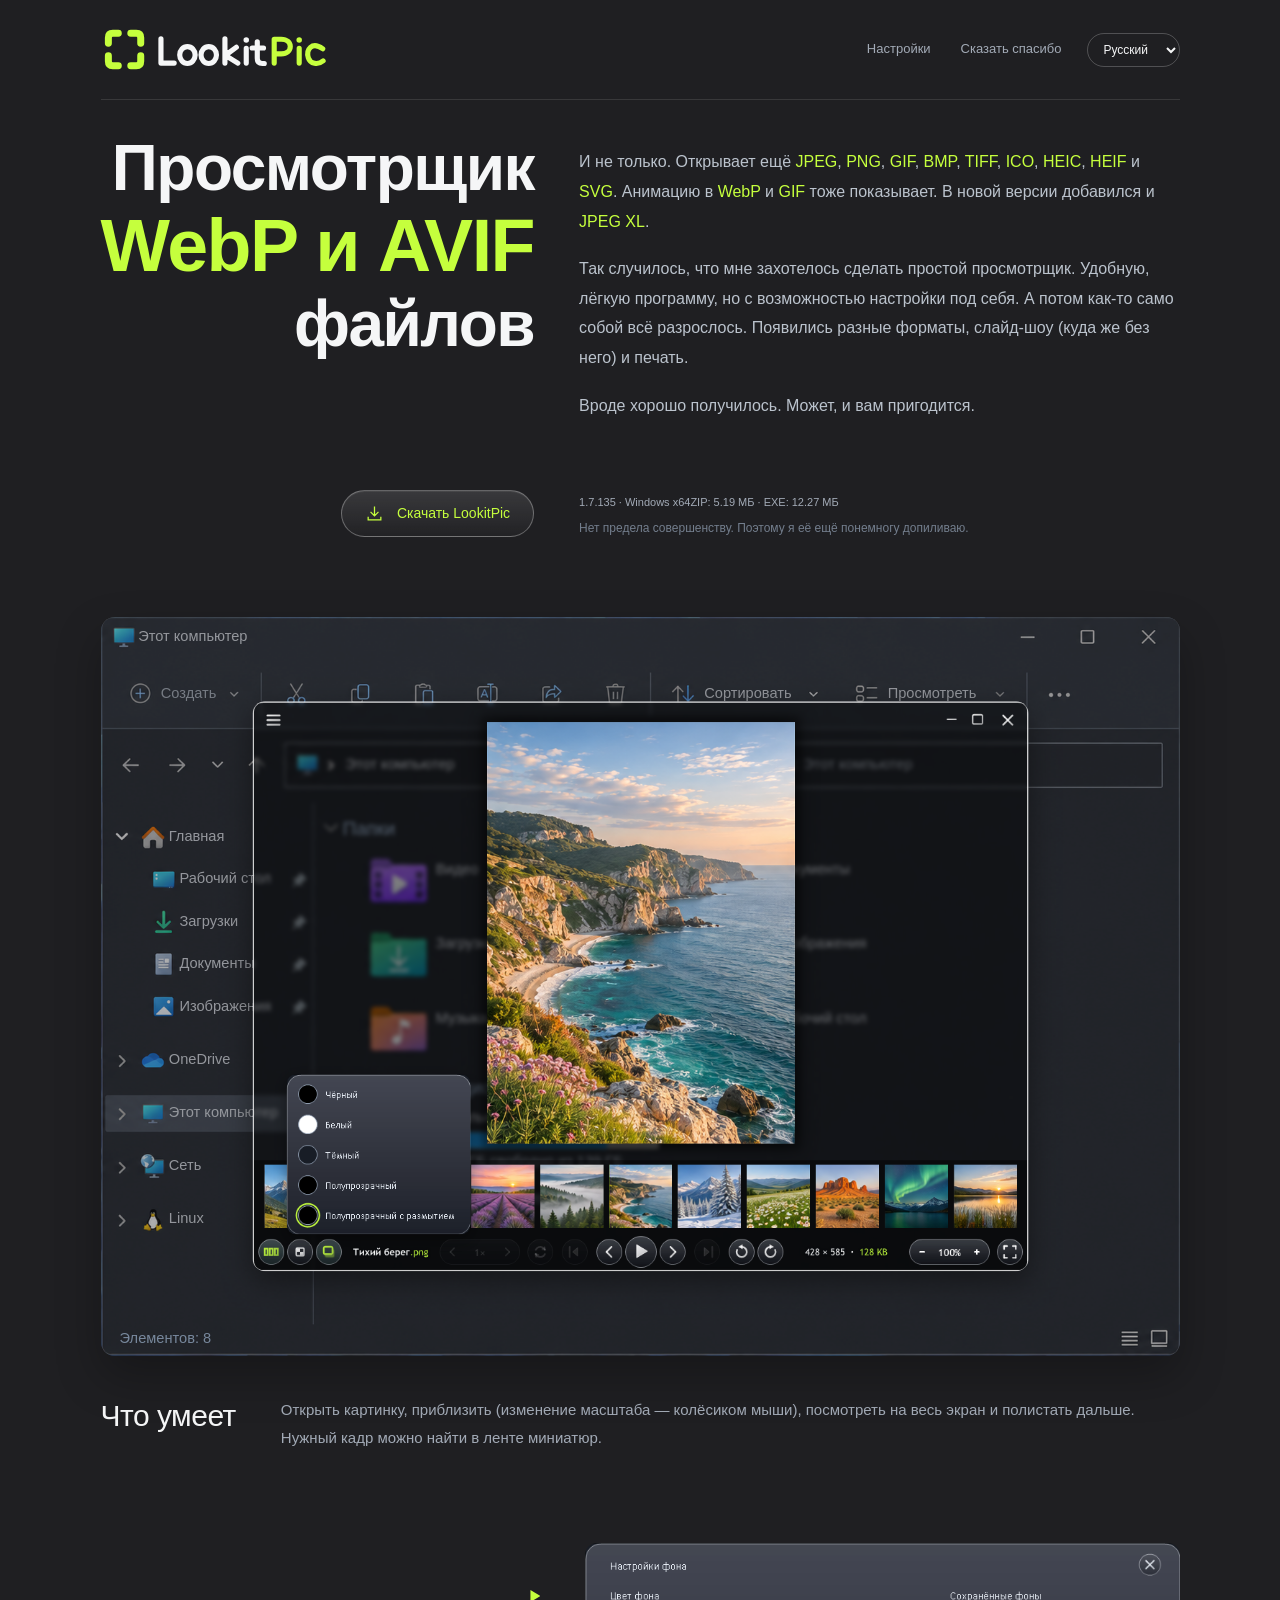
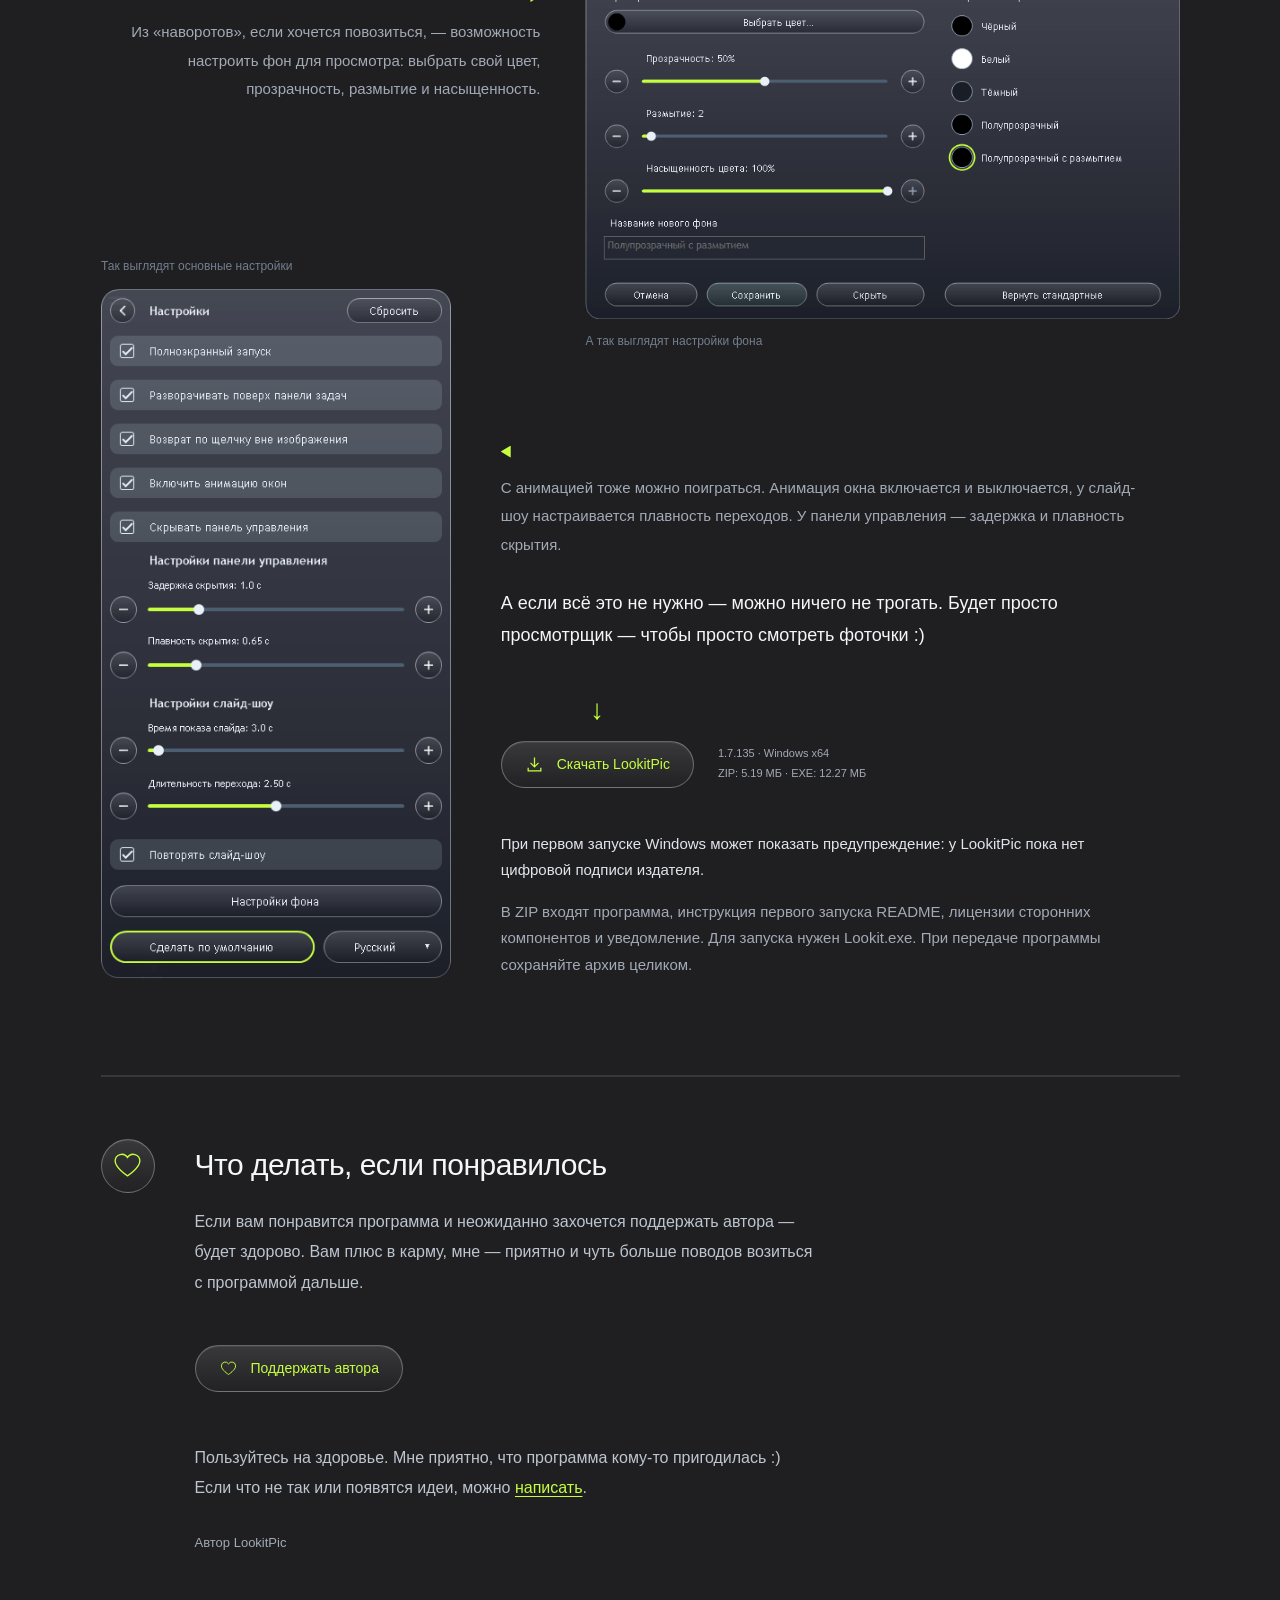
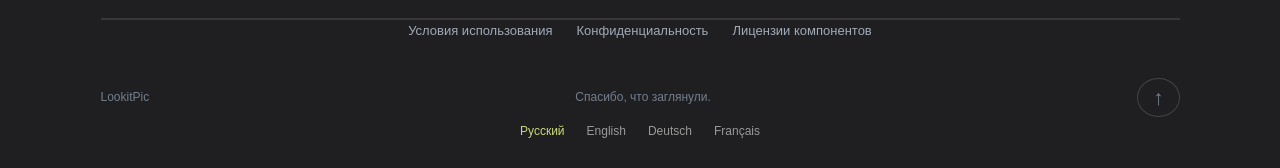
==== index.html @ faddebc7 "Serve complete homepage without JavaScript and align language metadata" ====
<!doctype html>
<html lang="ru">
<head>
  <meta charset="utf-8"><meta name="viewport" content="width=device-width,initial-scale=1">
  <title>LookitPic — бесплатный просмотрщик WebP и AVIF для Windows</title>
  <meta name="description" content="Бесплатный просмотрщик изображений для Windows x64: WebP, AVIF, HEIC, JPEG XL и другие форматы. Анимация, слайд-шоу и печать. Работает без установки.">
  <meta name="theme-color" content="#1f1f22"><link rel="icon" href="/assets/brand/lookitpic.ico?v=116">
  <link rel="stylesheet" href="/style.css?v=135-language-outline"><script src="/config.js" defer></script><script src="/locales.js?v=135-wheel" defer></script><script src="/app.js?v=seo1" defer></script>

<link rel="canonical" href="https://lookitpic.com/">
<link rel="alternate" hreflang="ru" href="https://lookitpic.com/">
<link rel="alternate" hreflang="en" href="https://lookitpic.com/en/">
<link rel="alternate" hreflang="de" href="https://lookitpic.com/de/">
<link rel="alternate" hreflang="fr" href="https://lookitpic.com/fr/">
<link rel="alternate" hreflang="x-default" href="https://lookitpic.com/">
<meta property="og:type" content="website">
<meta property="og:site_name" content="LookitPic">
<meta property="og:title" content="LookitPic — бесплатный просмотрщик WebP и AVIF для Windows">
<meta property="og:description" content="Бесплатный просмотрщик изображений для Windows x64: WebP, AVIF, HEIC, JPEG XL и другие форматы. Анимация, слайд-шоу и печать. Работает без установки.">
<meta property="og:url" content="https://lookitpic.com/">
<meta property="og:locale" content="ru_RU">
<meta property="og:image" content="https://lookitpic.com/assets/social/ru.png">
<meta property="og:image:width" content="1079">
<meta property="og:image:height" content="791">
<meta property="og:image:type" content="image/png">
<meta property="og:image:alt" content="Интерфейс LookitPic с фотографией побережья">
<meta name="twitter:card" content="summary_large_image">
<meta name="twitter:title" content="LookitPic — бесплатный просмотрщик WebP и AVIF для Windows">
<meta name="twitter:description" content="Бесплатный просмотрщик изображений для Windows x64: WebP, AVIF, HEIC, JPEG XL и другие форматы. Анимация, слайд-шоу и печать. Работает без установки.">
<meta name="twitter:image" content="https://lookitpic.com/assets/social/ru.png">
<meta name="twitter:image:alt" content="Интерфейс LookitPic с фотографией побережья">
<script type="application/ld+json">{"@context": "https://schema.org", "@type": "SoftwareApplication", "name": "LookitPic", "url": "https://lookitpic.com/", "description": "Бесплатный просмотрщик изображений для Windows x64: WebP, AVIF, HEIC, JPEG XL и другие форматы. Анимация, слайд-шоу и печать. Работает без установки.", "inLanguage": "ru", "applicationCategory": "MultimediaApplication", "operatingSystem": "Windows x64", "softwareVersion": "1.7.135", "downloadUrl": "https://github.com/lookitpic/LookitPic/releases/download/v1.7.135/Lookit.exe", "screenshot": "https://lookitpic.com/assets/social/ru.png", "offers": {"@type": "Offer", "price": "0", "priceCurrency": "USD"}}</script>
<link rel="stylesheet" href="/donation.css?v=5"></head>
<body>
<a class="skip" href="#main" data-i18n="skip">К содержимому</a>
<header class="header wrap">
  <a class="brand" href="#main"><img src="/assets/brand/wordmark.svg?v=116" width="228" height="47" alt="LookitPic"></a>
  <nav aria-label="Навигация"><a href="#personal" data-i18n="navSettings">Настройки</a><a href="#thanks" data-i18n="navThanks">Сказать спасибо</a></nav><label class="language-control"><span class="language-label">Language</span><select id="language" aria-label="Язык / Language"><option value="ru" selected>Русский</option><option value="en">English</option><option value="de">Deutsch</option><option value="fr">Français</option></select></label>
</header>
<main class="wrap" id="main">
  <section class="hello">
    <div class="hero-heading">
    <h1 data-i18n="title"><span class="title-first">Просмотрщик</span><br><span class="title-formats">WebP и AVIF</span><br><span class="title-last">файлов</span></h1>
    </div>
    <div class="hero-copy">
    <p data-i18n="formats">И не только. Открывает ещё <span class="format-name">JPEG</span>, <span class="format-name">PNG</span>, <span class="format-name">GIF</span>, <span class="format-name">BMP</span>, <span class="format-name">TIFF</span>, <span class="format-name">ICO</span>, <span class="format-name">HEIC</span>, <span class="format-name">HEIF</span> и <span class="format-name">SVG</span>. Анимацию в <span class="format-name">WebP</span> и <span class="format-name">GIF</span> тоже показывает. В новой версии добавился и <span class="format-name">JPEG XL</span>.</p>
    <p data-i18n="story">Так случилось, что мне захотелось сделать простой просмотрщик. Удобную, лёгкую программу, но с возможностью настройки под себя. А потом как-то само собой всё разрослось. Появились разные форматы, слайд-шоу (куда же без него) и печать.</p>
    <p data-i18n="maybe">Вроде хорошо получилось. Может, и вам пригодится.</p>
    </div>
      <div class="hero-download">
<div class="download-row"><a class="glass-button download-link" href="https://github.com/lookitpic/LookitPic/releases/download/v1.7.135/LookitPic_1.7.135.zip"><svg width="19" height="19" viewbox="0 0 24 24" fill="none" stroke="currentColor" stroke-width="1.6" aria-hidden="true"><path d="M12 3v12m-5-5 5 5 5-5M4 16v4h16v-4"/></svg><span data-i18n="download">Скачать LookitPic</span></a><span class="file-note" data-i18n="downloadMeta">1.7.135 · Windows x64<br>ZIP: 5.19 МБ · EXE: 12.27 МБ</span></div>
    <p class="version-note" data-i18n="preview">Нет предела совершенству. Поэтому я её ещё понемногу допиливаю.</p>
      </div>
  </section>

  <section class="look" aria-label="Интерфейс LookitPic с фотографией побережья">
    <div class="promo-desktop">
      <div class="explorer-screenshot" aria-hidden="true">
        <img src="/assets/explorer/base-dark.webp" width="1515" height="1038" alt="" draggable="false">
        <span class="explorer-label title" data-explorer-label="pc" style="left:3.44828%;top:1.25899%;width:72.66010%;height:3.05755%">Этот компьютер</span>
        <span class="explorer-label muted" data-explorer-label="new" style="left:5.54187%;top:8.99281%;width:6.40394%;height:3.23741%">Создать</span>
        <span class="explorer-label " data-explorer-label="sort" style="left:55.91133%;top:8.99281%;width:9.35961%;height:3.23741%">Сортировать</span>
        <span class="explorer-label " data-explorer-label="view" style="left:72.90640%;top:8.99281%;width:9.23645%;height:3.23741%">Просмотреть</span>
        <span class="explorer-label " data-explorer-label="pc" style="left:22.66010%;top:18.52518%;width:23.39901%;height:3.23741%">Этот компьютер</span>
        <span class="explorer-label muted" data-explorer-label="search" style="left:60.59113%;top:18.52518%;width:35.96059%;height:3.23741%">Поиск: Этот компьютер</span>
        <span class="explorer-label " data-explorer-label="home" style="left:6.28079%;top:28.23741%;width:10.83744%;height:3.23741%">Главная</span>
        <span class="explorer-label " data-explorer-label="desktop" style="left:7.26601%;top:33.99281%;width:10.09852%;height:3.23741%">Рабочий стол</span>
        <span class="explorer-label " data-explorer-label="downloads" style="left:7.26601%;top:39.74820%;width:10.09852%;height:3.23741%">Загрузки</span>
        <span class="explorer-label " data-explorer-label="documents" style="left:7.26601%;top:45.50360%;width:10.09852%;height:3.23741%">Документы</span>
        <span class="explorer-label " data-explorer-label="pictures" style="left:7.26601%;top:51.25899%;width:10.09852%;height:3.23741%">Изображения</span>
        <span class="explorer-label " data-explorer-label="onedrive" style="left:6.28079%;top:58.45324%;width:11.57635%;height:3.23741%">OneDrive</span>
        <span class="explorer-label " data-explorer-label="pc" style="left:6.28079%;top:65.64748%;width:12.43842%;height:3.23741%">Этот компьютер</span>
        <span class="explorer-label " data-explorer-label="network" style="left:6.28079%;top:72.84173%;width:11.57635%;height:3.23741%">Сеть</span>
        <span class="explorer-label " data-explorer-label="linux" style="left:6.28079%;top:80.03597%;width:11.57635%;height:3.23741%">Linux</span>
        <span class="explorer-label heading" data-explorer-label="folders" style="left:22.41379%;top:26.79856%;width:36.94581%;height:3.77698%">Папки</span>
        <span class="explorer-label " data-explorer-label="videos" style="left:31.03448%;top:32.73381%;width:20.93596%;height:3.23741%">Видео</span>
        <span class="explorer-label " data-explorer-label="documents" style="left:62.43842%;top:32.73381%;width:30.78818%;height:3.23741%">Документы</span>
        <span class="explorer-label " data-explorer-label="downloads" style="left:31.03448%;top:42.80576%;width:20.93596%;height:3.23741%">Загрузки</span>
        <span class="explorer-label " data-explorer-label="pictures" style="left:62.43842%;top:42.80576%;width:30.78818%;height:3.23741%">Изображения</span>
        <span class="explorer-label " data-explorer-label="music" style="left:31.03448%;top:52.87770%;width:20.93596%;height:3.23741%">Музыка</span>
        <span class="explorer-label " data-explorer-label="desktop" style="left:62.43842%;top:52.87770%;width:30.78818%;height:3.23741%">Рабочий стол</span>
        <span class="explorer-label heading" data-explorer-label="devices" style="left:22.41379%;top:61.87050%;width:59.11330%;height:3.77698%">Устройства и диски</span>
        <span class="explorer-label " data-explorer-label="disk" style="left:31.03448%;top:66.36691%;width:34.48276%;height:3.23741%">Локальный диск (C:)</span>
        <span class="explorer-label muted" data-explorer-label="capacity" style="left:31.03448%;top:72.30216%;width:34.48276%;height:3.23741%">31,5 ГБ свободно из 139 ГБ</span>
        <span class="explorer-label heading" data-explorer-label="locations" style="left:22.41379%;top:76.79856%;width:55.41872%;height:3.77698%">Сетевые расположения</span>
        <span class="explorer-label status" data-explorer-label="items" style="left:1.72414%;top:96.22302%;width:49.26108%;height:3.23741%">Элементов: 8</span>
      </div>
      <div class="viewer-backdrop" id="viewer-backdrop" aria-hidden="true"></div>
      <div class="native-viewer" id="native-viewer" data-background="4">
        <img id="viewer-shot" src="/assets/captures/ru-viewer-4-1-1.webp" width="1079" height="791" alt="Интерфейс LookitPic с фотографией побережья" draggable="false">
        <div id="picker" class="native-picker" role="group" aria-label="Выбор фона" style="width: 23.725671918443002%;">
          <img id="picker-shot" src="/assets/captures/ru-picker-4.webp" width="256" height="222" alt="" draggable="false">
          <button class="capture-hit picker-hit" data-background="0" aria-label="Чёрный" aria-pressed="false" title="Чёрный"></button>
          <button class="capture-hit picker-hit" data-background="1" aria-label="Белый" aria-pressed="false" title="Белый"></button>
          <button class="capture-hit picker-hit" data-background="2" aria-label="Тёмный" aria-pressed="false" title="Тёмный"></button>
          <button class="capture-hit picker-hit" data-background="3" aria-label="Полупрозрачный" aria-pressed="false" title="Полупрозрачный"></button>
          <button class="capture-hit picker-hit" data-background="4" aria-label="Полупрозрачный с размытием" aria-pressed="true" title="Полупрозрачный с размытием"></button>
        </div>
        <button class="capture-hit toolbar-hit" id="toggle-thumbnails" aria-label="Миниатюры" aria-pressed="true" title="Миниатюры"></button>
        <button class="capture-hit toolbar-hit" id="toggle-shadow" aria-label="Тень изображения" aria-pressed="true" title="Тень изображения"></button>
      </div>
    </div>
    <p class="demo-status" id="demo-status" aria-live="polite"></p>
  </section>

  <section class="viewer-overview">
    <h2 data-i18n="simpleTitle">Что умеет</h2>
    <div class="about-intro">
      <p><span data-i18n="basic">Открыть картинку, приблизить (изменение масштаба — колёсиком мыши), посмотреть на весь экран и полистать дальше. Нужный кадр можно найти в ленте миниатюр.</p>
    </div>
  </section>

  <section class="about section" id="personal">
    <div class="settings-layout"><div class="settings-grid">
    <div class="settings-row background-row">
      <p data-i18n="backgroundCopy">Из «наворотов», если хочется повозиться, — возможность настроить фон для просмотра: выбрать свой цвет, прозрачность, размытие и насыщенность.</p>
      <figure class="settings-capture"><img id="background-settings-shot" src="/assets/captures/ru-background-settings.webp" width="760" height="480" alt="Настройки фона LookitPic" loading="lazy"><figcaption data-i18n="backgroundCaption">А так выглядят настройки фона</figcaption></figure>
    </div>
    <div class="settings-row animation-row">
      <figure class="settings-capture"><figcaption data-i18n="animationCaption">Так выглядят основные настройки</figcaption><span class="settings-panel-crop"><img id="animation-settings-shot" src="/assets/captures/ru-settings.webp" width="400" height="790" alt="Настройки анимации и панелей LookitPic" loading="lazy"></span></figure>
      <div><p data-i18n="animationCopy">С анимацией тоже можно поиграться. Анимация окна включается и выключается, у слайд-шоу настраивается плавность переходов. У панели управления — задержка и плавность скрытия.</p><p class="no-pressure" data-i18n="noPressure">А если всё это не нужно — можно ничего не трогать. Будет просто просмотрщик — чтобы просто смотреть фоточки :)</p><div class="try-download"><div class="download-again"><span class="try-download-arrow" aria-hidden="true">↓</span><a class="glass-button download-link" href="https://github.com/lookitpic/LookitPic/releases/download/v1.7.135/LookitPic_1.7.135.zip"><svg width="19" height="19" viewbox="0 0 24 24" fill="none" stroke="currentColor" stroke-width="1.6" aria-hidden="true"><path d="M12 3v12m-5-5 5 5 5-5M4 16v4h16v-4"/></svg><span data-i18n="download">Скачать LookitPic</span></a><span class="file-note" data-i18n="downloadMeta">1.7.135 · Windows x64<br>ZIP: 5.19 МБ · EXE: 12.27 МБ</span></div></div>
        <div class="download-notes"><p class="windows-note" data-i18n="windowsNote">При первом запуске Windows может показать предупреждение: у LookitPic пока нет цифровой подписи издателя.</p><p data-i18n="archiveNote">В ZIP входят программа, инструкция первого запуска README, лицензии сторонних компонентов и уведомление. Для запуска нужен Lookit.exe. При передаче программы сохраняйте архив целиком.</p></div>
      </div>
    </div>
    </div></div>
  </section>

  <section class="thanks section" id="thanks">
    <div class="thank-you-icon" aria-hidden="true"><svg width="33" height="33" viewbox="0 0 32 32" fill="none" stroke="currentColor" stroke-width="1.3"><path d="M16 26S4 18.5 4 11.5a6.5 6.5 0 0 1 12-3.3 6.5 6.5 0 0 1 12 3.3C28 18.5 16 26 16 26Z"/></svg></div>
    <div><h2 data-i18n="thanksTitle">Что делать, если понравилось</h2><p data-i18n="thanksCopy">Если вам понравится программа и неожиданно захочется поддержать автора — будет здорово. Вам плюс в карму, мне — приятно и чуть больше поводов возиться с программой дальше.</p><a id="donate-link" class="glass-button" role="button" rel="noopener noreferrer" target="_blank" href="https://pay.cloudtips.ru/p/d370f1e8" aria-haspopup="dialog" aria-controls="donation-dialog"><svg width="19" height="19" viewbox="0 0 32 32" fill="none" stroke="currentColor" stroke-width="1.6" aria-hidden="true"><path d="M16 26S4 18.5 4 11.5a6.5 6.5 0 0 1 12-3.3 6.5 6.5 0 0 1 12 3.3C28 18.5 16 26 16 26Z"/></svg><span data-i18n="donate">Поддержать автора</span></a><p data-i18n="thanksFree">Пользуйтесь на здоровье. Мне приятно, что программа кому-то пригодилась :)</p><p class="feedback-invite" data-i18n="feedbackInvite">Если что не так или появятся идеи, можно <a href="#feedback" class="inline-feedback">написать</a>.</p><p id="donate-pending" class="donate-pending" hidden data-i18n="donatePending">Ссылку для донатов ещё добавлю.</p><p class="signature" id="author-name" data-i18n="author">Автор LookitPic</p></div>
  </section>

</main>
<footer class="footer wrap"><nav class="legal-links" aria-label="Документы"><a href="#terms" class="legal-link" data-i18n="termsTitle">Условия использования</a><a href="#privacy" class="legal-link" data-i18n="privacyTitle">Конфиденциальность</a><a href="#licences" class="legal-link" data-i18n="licencesTitle">Лицензии компонентов</a></nav><span>LookitPic</span><p data-i18n="footer">Спасибо, что заглянули.</p><a href="#main" aria-label="Вернуться к началу">↑</a></footer><nav class="language-links wrap" aria-label="Language"><a href="/ru/" lang="ru" hreflang="ru" aria-current="page">Русский</a><a href="/en/" lang="en" hreflang="en">English</a><a href="/de/" lang="de" hreflang="de">Deutsch</a><a href="/fr/" lang="fr" hreflang="fr">Français</a></nav>
<dialog id="feedback" class="feedback-dialog" aria-label="Обратная связь">
  <button type="button" class="feedback-close" id="feedback-close" aria-label="Закрыть"><svg width="14" height="14" viewbox="0 0 16 16" fill="none" stroke="currentColor" stroke-width="1.5" aria-hidden="true"><path d="M3 3l10 10M13 3L3 13"/></svg></button>
  
  <p class="feedback-pending">Хорошо, что решили написать. Положительные отзывы в себе держать не стоит :) Они приятны, но отрицательные помогают не застаиваться на месте и развиваться. Электронную почту указывать необязательно. Но если хотите получить ответ, оставьте свой адрес. Стараюсь всем отвечать.</p>
  <form id="feedback-form" method="POST" name="lookitpic-feedback" action="https://formspree.io/f/mwloqaqz"><input type="hidden" name="language" value="ru">
    <label><span data-i18n="feedbackEmail">Эл. почта (необязательно)</span><input type="email" name="email" autocomplete="email" maxlength="254"></label>
    <label><span data-i18n="feedbackMessage">Текст сообщения</span><textarea name="message" rows="3" maxlength="5000" required minlength="3"></textarea></label>
    <label class="consent-row"><input type="checkbox" name="consent" required><span data-i18n="consentLabel">Я согласен на обработку адреса эл. почты и текста обращения в соответствии с <a class="legal-link" href="#consent" style="text-decoration:underline;text-underline-offset:3px">согласием</a>.</span></label><button type="submit" class="glass-button" data-i18n="feedbackSend">Отправить</button>
  <p class="captcha-notice">Защищено reCAPTCHA. <a href="https://policies.google.com/privacy" target="_blank" rel="noopener noreferrer">Конфиденциальность</a> и <a href="https://policies.google.com/terms" target="_blank" rel="noopener noreferrer">условия Google</a>.</p>
<p id="feedback-status" role="status" aria-live="polite" tabindex="-1"></p></form>
<script id="feedback-text" type="application/json">{"intro": "Хорошо, что решили написать. Положительные отзывы в себе держать не стоит :) Они приятны, но отрицательные помогают не застаиваться на месте и развиваться. Электронную почту указывать необязательно. Но если хотите получить ответ, оставьте свой адрес. Стараюсь всем отвечать.", "privacy": "Обращения принимает и хранит Formspree; уведомления поступают автору на электронную почту. Для защиты от спама используется Google reCAPTCHA. Formspree и Google могут обрабатывать технические данные браузера и сети. Сообщение и необязательный email используются для рассмотрения обращения и ответа.", "sending": "Отправляем…", "captcha": "Пройдите проверку «Я не робот». Если она не появилась, проверьте соединение и блокировщик содержимого.", "invalid": "Введите текст сообщения (от 3 до 5000 символов).", "error": "Не удалось подтвердить приём сообщения. Текст сохранён в форме. Проверьте соединение и повторите позже.", "success": "Сообщение отправлено!\nСпасибо, что уделили время!", "local": "Отправка доступна только на опубликованном сайте.", "back": "Вернуться на сайт", "title": "Сообщение принято — LookitPic", "unavailable": "Форма временно недоступна. Попробуйте позже."}</script></dialog>
<script src="/feedback.js?v=feedback-inline3" defer></script>
<dialog id="terms" class="feedback-dialog legal-dialog" aria-labelledby="terms-title"><h2 id="terms-title" data-i18n="termsTitle">Условия использования</h2><p data-i18n="termsUse">LookitPic можно бесплатно использовать в личных и рабочих целях. Разрешается передавать другим неизменённый архив программы вместе с лицензиями и уведомлениями об авторских правах. Права на сторонние компоненты определяются их собственными лицензиями.</p><p data-i18n="termsAsIs">Программа предоставляется «как есть», без гарантии отсутствия ошибок, пригодности для конкретной задачи и обязательства выпускать обновления. Ограничения гарантий и ответственности действуют только в пределах, допускаемых применимым законодательством. Эти условия не ограничивают права, предоставленные лицензиями сторонних компонентов.</p><form method="dialog" class="legal-close-form"><button type="submit" class="legal-close"><span aria-hidden="true">×</span><span class="visually-hidden" data-i18n="legalClose">Закрыть</span></button></form></dialog><dialog id="privacy" class="feedback-dialog legal-dialog" aria-labelledby="privacy-title"><h2 id="privacy-title" data-i18n="privacyTitle">Конфиденциальность</h2><p data-i18n="privacyBrowser">На сайте нет рекламы, рекламных трекеров и подключённых систем аналитики. Выбранный язык сохраняется в вашем браузере.</p><p data-i18n="privacyDraft">При отправке обращения автор программы получает текст сообщения и указанный вами адрес для ответа. Они используются только для рассмотрения обращения и переписки, без рекламных рассылок.</p><p>Обращения принимает и хранит Formspree; уведомления поступают автору на электронную почту. Для защиты от спама используется Google reCAPTCHA. Formspree и Google могут обрабатывать технические данные браузера и сети. Сообщение и необязательный email используются для рассмотрения обращения и ответа.</p><form method="dialog" class="legal-close-form"><button type="submit" class="legal-close"><span aria-hidden="true">×</span><span class="visually-hidden" data-i18n="legalClose">Закрыть</span></button></form></dialog><dialog id="licences" class="feedback-dialog legal-dialog" aria-labelledby="licences-title"><h2 id="licences-title" data-i18n="licencesTitle">Лицензии компонентов</h2><p data-i18n="licencesCopy">Лицензии и уведомление входят в ZIP с программой. Исходники компонентов LGPL доступны отдельно по ссылке ниже и на странице выпуска GitHub.</p><ul><li><a href="/legal/THIRD_PARTY_LICENSES.txt" data-i18n="licenceText">Тексты лицензий</a></li><li><a href="/legal/THIRD_PARTY_NOTICE.txt" data-i18n="licenceNotice">Уведомления о компонентах</a></li><li><a href="https://github.com/lookitpic/LookitPic/releases/download/v1.7.135/LGPL_SOURCES.zip" data-i18n="licenceSource">Исходники LGPL</a></li></ul><form method="dialog" class="legal-close-form"><button type="submit" class="legal-close"><span aria-hidden="true">×</span><span class="visually-hidden" data-i18n="legalClose">Закрыть</span></button></form></dialog><dialog id="consent" class="feedback-dialog legal-dialog" aria-labelledby="consent-title"><h2 id="consent-title" data-i18n="consentTitle">Согласие на обработку данных</h2><p data-i18n="consentDraft">Я согласен на обработку автором программы текста моего обращения и указанного адреса для ответа: получение, передачу через сервис отправки, хранение в электронной почте и использование для рассмотрения обращения и переписки. Данные не используются для рекламных рассылок.</p><form method="dialog" class="legal-close-form"><button type="submit" class="legal-close"><span aria-hidden="true">×</span><span class="visually-hidden" data-i18n="legalClose">Закрыть</span></button></form></dialog><script src="/legal.js?v=1" defer></script><dialog id="donation-dialog" class="feedback-dialog donation-dialog" aria-describedby="donation-description" aria-label="Поддержать LookitPic">
<img class="donation-brand" src="/assets/brand/wordmark.svg" alt="LookitPic" width="200" height="42">

<p>Большое спасибо за поддержку!<br>Это очень важно для меня</p>
<a class="glass-button donation-open" href="https://pay.cloudtips.ru/p/d370f1e8" target="_blank" rel="noopener noreferrer"><span class="donation-button-label"><span aria-hidden="true">♡</span> Поддержать переводом</span></a>
<p id="donation-description">Откроется страница оплаты.<br>Можно перевести через СБП или картой.</p>
<p class="donation-camera">Или отсканируйте камерой телефона</p>
<img class="donation-qr" src="/assets/support/cloudtips-qr.png" width="328" height="328" alt="QR-код для поддержки LookitPic">
<form method="dialog" class="legal-close-form"><button type="submit" class="legal-close" autofocus aria-label="Закрыть"><svg width="14" height="14" viewbox="0 0 16 16" fill="none" stroke="currentColor" stroke-width="1.5" aria-hidden="true"><path d="M3 3l10 10M13 3L3 13"/></svg></button></form>
</dialog><script src="/donation.js?v=5" defer></script></body></html>
---- style.css ----
@charset "UTF-8";
:root{color-scheme:dark;--bg:#1f1f22;--text:#f5f6f7;--muted:#a2aab6;--dim:#737e8d;--accent:#c5ff3d;--line:#ffffff1c;--glass:linear-gradient(180deg,#ffffff1e,#ffffff04)}*{box-sizing:border-box}html{scroll-behavior:smooth;scroll-padding-top:35px}body{margin:0;background:var(--bg);color:var(--text);font-family:'Segoe UI','Trebuchet MS',Arial,sans-serif;font-size:16px;line-height:1.75}a{color:inherit;text-decoration:none}button{font:inherit;color:inherit;cursor:pointer}button,a,summary{-webkit-tap-highlight-color:transparent}a:focus-visible,button:focus-visible,summary:focus-visible{outline:2px solid var(--accent);outline-offset:5px}[hidden]{display:none!important}.wrap{width:min(1079px,calc(100% - 80px));margin-inline:auto}.header{height:100px;display:flex;align-items:center;justify-content:space-between;border-bottom:1px solid var(--line)}.brand{display:flex;gap:12px;align-items:center;font-size:17px;font-weight:500}.brand img{object-fit:contain}.header nav{display:flex;gap:30px;font-size:13px;color:var(--muted)}.header nav a:hover,.quiet-link:hover{color:var(--accent)}.hello{max-width:720px;padding:65px 0 47px}.hello-note{display:flex;gap:9px;align-items:center;color:var(--muted);font-size:12px;margin:0 0 21px}.status-dot{height:5px;width:5px;border-radius:50%;background:var(--accent)}h1{font-family:'Trebuchet MS','Segoe UI',sans-serif;font-weight:400;letter-spacing:-1.4px;font-size:51px;line-height:1.2;margin:0 0 25px}h2{font-family:'Trebuchet MS','Segoe UI',sans-serif;font-size:30px;line-height:1.3;letter-spacing:-.5px;font-weight:400;margin:0 0 23px}h3{font-size:14px;font-weight:500;margin:0 0 13px}p{margin:0 0 18px}.hello>p:not(.hello-note):not(.version-note){max-width:600px;color:#bbc3cd;font-size:17px;line-height:1.85}.download-row{display:flex;align-items:center;gap:24px;margin-top:30px}.glass-button{display:inline-flex;align-items:center;justify-content:center;gap:13px;border:1px solid #ffffff4d;border-radius:28px;padding:10px 23px;min-height:47px;background:var(--glass);box-shadow:inset 0 1px #ffffff12;color:var(--text);font-size:14px;transition:border-color .18s,background-color .18s}.glass-button svg,.glass-button>span:last-child:not(:first-child){color:var(--accent)}.glass-button:hover{border-color:#c5ff3da6;background-color:#c5ff3d0b}.glass-button:active{transform:translateY(1px)}.file-note{color:var(--muted);font-size:11px;line-height:1.8}.hello .version-note{font-size:12px;color:var(--dim);margin:13px 0 0}.image-controls{display:flex;justify-content:space-between;align-items:center;margin-bottom:15px;gap:18px;font-size:13px;color:var(--muted)}.background-options{display:flex;gap:8px}.background-choice{display:flex;align-items:center;gap:7px;padding:6px 12px;border:1px solid transparent;border-radius:24px;background:transparent;font-size:11px;color:var(--muted)}.background-choice:hover{background:#ffffff08}.background-choice.selected{border-color:#ffffff45;background:var(--glass);color:var(--text)}.swatch{display:block;height:12px;width:12px;border:1px solid #b4c2d3;border-radius:50%}.swatch.dark{background:#1f1f22}.swatch.black{background:#000}.swatch.white{background:#fff}.selected .swatch{outline:1px solid var(--accent);outline-offset:2px}.viewer-figure{margin:0}.viewer-figure>img{display:block;width:100%;height:auto;aspect-ratio:1079/791;border-radius:19px;box-shadow:0 20px 45px #0004}.viewer-figure figcaption{margin-top:15px;color:var(--dim);font-size:11px;text-align:center}.section{padding:62px 0}.about{padding-top:61px;border-bottom:1px solid var(--line)}.about-columns{display:grid;grid-template-columns:1fr 1fr;gap:60px}.about p{font-size:15px;color:var(--muted);line-height:1.9;margin-bottom:0}.personal{display:grid;grid-template-columns:.9fr 1.2fr;gap:65px;align-items:center}.aside-note{font-size:12px;color:var(--dim);margin:0 0 14px}.personal h2{font-size:34px}.personal-copy>p:not(.aside-note){font-size:14px;color:var(--muted);line-height:1.9}.personal-copy .no-pressure{margin-top:25px;color:#d3dce5!important}.settings-tabs{display:flex;gap:8px;margin-bottom:17px}.settings-tabs button{padding:6px 15px;background:transparent;border:1px solid transparent;border-radius:20px;color:var(--muted);font-size:12px}.settings-tabs button.selected{background:var(--glass);border-color:#ffffff4d;color:var(--accent)}.settings-tabs button:hover{background-color:#ffffff08}.settings-image{background:#20252e;border-radius:15px;border:1px solid #ffffff32;overflow:hidden;aspect-ratio:4/3;display:flex;align-items:center;justify-content:center}.settings-image img{width:100%;height:100%;object-fit:contain;display:block}.image-note{font-size:11px;color:var(--dim);margin:12px 0 0}.thanks{border-top:1px solid var(--line);border-bottom:1px solid var(--line);display:grid;grid-template-columns:70px minmax(0,620px);gap:24px;padding-block:62px}.thank-you-icon{width:54px;height:54px;display:grid;place-items:center;background:var(--glass);border:1px solid #ffffff4d;border-radius:50%;color:var(--accent);box-shadow:inset 0 1px #ffffff14}.thanks h2{margin-top:6px}.thanks p{font-size:16px;color:#bdc5cf;line-height:1.9}.thanks .glass-button{margin:7px 0 0}.thanks .donate-pending{margin:23px 0 0;color:var(--dim);font-size:12px}.thanks .signature{font-size:13px;margin:27px 0 0;color:var(--muted)}.small-print{display:grid;grid-template-columns:1fr 1fr;gap:70px;padding-block:42px 45px}.small-print p{font-size:12px;color:var(--dim);line-height:1.9;margin-bottom:13px}.filename{white-space:nowrap;color:var(--muted)}.quiet-link{font-size:12px;color:var(--muted);border-bottom:1px solid #ffffff38;padding-bottom:2px}.quiet-link span{margin-left:8px}.small-print details{margin-top:17px;color:var(--dim);font-size:10px}.small-print summary{cursor:pointer}.small-print code{display:block;margin-top:10px;overflow-wrap:anywhere;font-size:10px}.footer{min-height:88px;display:flex;align-items:center;justify-content:space-between;gap:20px;border-top:1px solid var(--line);color:var(--dim);font-size:12px}.footer p{margin:0}.footer>a{font-size:21px;padding:8px 15px;border-radius:50%;border:1px solid #ffffff28;line-height:1}.footer>a:hover{color:var(--accent)}.skip{position:fixed;left:20px;top:-100px;padding:12px 20px;background:var(--bg);color:var(--accent);z-index:10}.skip:focus{top:12px}
@media(min-width:1500px){.hello{padding-top:83px;padding-bottom:56px}}@media(max-width:1000px){.personal{gap:35px}.personal h2{font-size:30px}.personal-copy>p:not(.aside-note){font-size:13px}.wrap{width:calc(100% - 60px)}}@media(max-width:760px){.wrap{width:calc(100% - 36px)}.header{height:78px}.header nav{gap:18px;font-size:11px}.brand{font-size:15px;gap:8px}.brand img{width:27px;height:27px}.hello{padding:45px 0 36px}h1{font-size:43px;letter-spacing:-1.2px}.hello>p:not(.hello-note):not(.version-note){font-size:16px}.download-row{gap:16px;flex-wrap:wrap}.glass-button{font-size:13px;padding:10px 20px}.file-note{font-size:10px}.image-controls{align-items:flex-start;flex-direction:column;gap:11px;font-size:12px}.background-options{gap:5px}.background-choice{font-size:10px;padding:6px 11px}.viewer-figure>img{border-radius:9px}.viewer-figure figcaption{text-align:left;font-size:10px}.section{padding-block:40px}h2{font-size:26px}.about-columns{grid-template-columns:1fr;gap:15px}.about p{font-size:14px}.personal{grid-template-columns:1fr;gap:20px}.personal h2 br{display:none}.personal h2{font-size:28px}.personal-copy>p:not(.aside-note){font-size:14px}.personal-copy .no-pressure{margin-top:16px}.settings-example{max-width:580px;width:100%}.thanks{grid-template-columns:42px minmax(0,1fr);gap:17px}.thank-you-icon{width:40px;height:40px}.thank-you-icon svg{width:24px;height:24px}.thanks h2{font-size:27px;margin-top:0}.thanks p{font-size:14px}.small-print{grid-template-columns:1fr;gap:23px}.footer{font-size:10px;gap:10px}.footer>a{padding:6px 12px}.footer p{max-width:150px}}@media(max-width:390px){.header nav{gap:13px}.header nav a:first-child{display:none}h1{font-size:37px}.download-row{align-items:flex-start;flex-direction:column;gap:12px}.file-note br{display:none}.file-note{font-size:11px}.thanks{grid-template-columns:1fr;gap:15px}.image-controls{gap:8px}.background-choice{padding:5px 9px}}
.hello{max-width:850px}.hello h1{font-family:'Arial Rounded MT Bold','Trebuchet MS','Segoe UI',sans-serif;font-weight:800;font-size:clamp(35px,5.1vw,64px);line-height:1.12;letter-spacing:-1.5px;text-wrap:balance}.hello>p:not(.hello-note):not(.version-note){max-width:690px}.brand{font-weight:700}
.about{display:grid;grid-template-columns:minmax(0,1fr) minmax(0,1.1fr);column-gap:45px;align-items:start}.about>h2{grid-column:1/-1;margin-bottom:30px}.about-copy{max-width:740px}.about-copy p{margin-bottom:18px}.about-copy .no-pressure{color:var(--text);margin-top:24px}.about .settings-example{max-width:650px;width:100%;margin-top:0;position:sticky;top:30px}.transparency-figure{margin:0 0 25px}.transparency-figure img{display:block;width:100%;height:auto;border-radius:16px}.transparency-figure figcaption{font-size:12px;color:var(--muted);margin-top:12px;max-width:740px}.other-backgrounds>summary{cursor:pointer;color:var(--muted);font-size:13px;padding:12px 0}.other-backgrounds[open]>summary{margin-bottom:18px}.other-backgrounds>summary:hover{color:var(--accent)}
@media(max-width:850px){.about{grid-template-columns:1fr;gap:0}.about .settings-example{position:static;margin-top:20px}.transparency-figure img{border-radius:9px}}
@media(max-width:390px){.hello h1{letter-spacing:-1px}}
.promo-desktop{position:relative;aspect-ratio:1.5;container-type:inline-size;border-radius:14px;overflow:hidden;background:#fff;color:#202124;box-shadow:0 20px 45px #0004;font-family:'Segoe UI',Arial,sans-serif}.explorer{position:absolute;inset:0;background:#fff;font-size:1.25cqw;line-height:1.4}.explorer-title{height:5.2cqw;padding:1.6cqw 2cqw;background:#edf2f8;border-bottom:1px solid #dce2ea;font-weight:600}.explorer-title>span{float:right;font-weight:400}.explorer-address{display:flex;align-items:center;gap:2cqw;padding:1cqw 1.8cqw;border-bottom:1px solid #e8e8e8;white-space:nowrap}.explorer-address>span{border:1px solid #dedfe3;border-radius:.5cqw;padding:.65cqw 1cqw;flex:1}.explorer-address .explorer-search{flex:0 1 23%;color:#777}.explorer-toolbar{padding:1.2cqw 2cqw;border-bottom:1px solid #e8e8e8}.explorer-sidebar{position:absolute;top:16cqw;left:0;width:17%;padding:1cqw .5cqw;border-right:1px solid #eee;bottom:2.5cqw}.explorer-sidebar>span{display:block;padding:.8cqw .6cqw;white-space:nowrap}.explorer-sidebar .active{background:#e5f1fc;border-radius:.3cqw}.explorer-folders{position:absolute;left:19%;top:26%;right:5%;display:grid;grid-template-columns:repeat(3,1fr);gap:6cqw 4cqw;text-align:center}.explorer-folder{display:grid;justify-items:center;gap:1cqw}.explorer-folder i{display:block;position:relative;width:7cqw;height:5cqw;background:linear-gradient(#ffda68,#ffc739);border:1px solid #edb725;border-radius:.4cqw;box-shadow:inset 0 2px #ffe79b}.explorer-folder i:before{content:'';position:absolute;top:-.8cqw;left:0;width:3cqw;height:1cqw;background:#f4bf31;border-radius:.4cqw .7cqw 0 0;z-index:-1}.explorer-status{position:absolute;bottom:0;left:0;right:0;border-top:1px solid #eee;padding:.5cqw 1.5cqw;color:#777;font-size:1cqw}
.promo-window{position:absolute;left:21%;right:4%;top:24%;bottom:6%;border:1px solid #c5cbd2;border-radius:1.2cqw;box-shadow:0 1cqw 2.5cqw #0005;display:grid;grid-template-rows:minmax(0,1fr) 6.2cqw 4.5cqw;isolation:isolate;overflow:hidden;color:#fff}.promo-glass{position:absolute;inset:0;background:rgb(0 0 0 / 50%);backdrop-filter:blur(2px);-webkit-backdrop-filter:blur(2px);z-index:-1}.promo-window[data-background=transparent] .promo-glass{backdrop-filter:none;-webkit-backdrop-filter:none}.promo-window[data-background=dark] .promo-glass{background:#1f1f22;backdrop-filter:none;-webkit-backdrop-filter:none}.promo-window[data-background=black] .promo-glass{background:#000;backdrop-filter:none;-webkit-backdrop-filter:none}.promo-window[data-background=white] .promo-glass{background:#fff;backdrop-filter:none;-webkit-backdrop-filter:none}.promo-window[data-background=white]{color:#202124}.promo-titlebar{position:absolute;top:.7cqw;left:1.2cqw;right:1.2cqw;display:flex;justify-content:space-between;font-size:1.8cqw;pointer-events:none}.promo-picture{height:100%;aspect-ratio:428/586;justify-self:center;background-image:url('assets/viewer-transparency.png');background-size:358.879% 174.744%;background-position:53.61% 34.703%;box-shadow:0 0 1.5cqw #0002}.promo-filmstrip{display:grid;grid-template-columns:repeat(12,minmax(0,1fr));gap:.35cqw;padding:.45cqw .65cqw;background:#0002}.promo-thumb{display:block;min-width:0;background-image:url('assets/viewer-transparency.png');background-size:1706.667% 1089.362%;background-position:var(--thumb-x) 80.215%;border:1px solid #ffffff30}.promo-thumb.current{border-color:var(--accent);box-shadow:0 0 0 1px var(--accent)}.promo-bottom{display:flex;align-items:center;justify-content:space-between;gap:1cqw;padding:.5cqw 1cqw;background:#0002;font-size:1cqw}.promo-mini{color:var(--accent);font-size:1.5cqw}.promo-playback{border:1px solid #ffffff66;border-radius:3cqw;padding:0 1.2cqw;font-size:2cqw;line-height:1.6}.promo-zoom{border:1px solid #ffffff66;border-radius:3cqw;padding:.5cqw 1cqw}.promo-options{padding:18px 0 0;display:flex;align-items:center;gap:15px;flex-wrap:wrap}.promo-options p{margin:0;font-size:13px;color:var(--muted)}.promo-options .background-options{flex-wrap:wrap}.swatch.blurred{background:linear-gradient(135deg,#9a9c9f,#494b4f)}.swatch.transparent{background:linear-gradient(135deg,#ccc 50%,#555 50%)}
@media(max-width:600px){.promo-desktop{aspect-ratio:1.2;border-radius:8px}.promo-window{left:14%;right:3%;top:23%;bottom:8%;grid-template-rows:minmax(0,1fr) 7cqw 5cqw}.promo-picture{max-width:55%;width:auto}.explorer-folders{top:28%;gap:10cqw 4cqw}.promo-options{gap:8px}.promo-options .background-choice{font-size:11px;min-height:40px}.promo-options .background-options{gap:4px}.promo-filename{font-size:1.2cqw}.promo-titlebar{font-size:2.5cqw}}
@media(prefers-reduced-motion:reduce){html{scroll-behavior:auto}*,*:before,*:after{transition:none!important;animation:none!important}}
.download-row{margin-top:48px}
.header{gap:25px}.header nav{margin-left:auto}.language-control{display:flex;align-items:center;gap:8px;font-size:12px;color:var(--muted)}.language-label{position:absolute;width:1px;height:1px;overflow:hidden;clip-path:inset(50%)}#language{font:inherit;color:var(--text);background:#252c36;border:1px solid #ffffff38;border-radius:18px;padding:8px 12px;cursor:pointer}#language:focus-visible{outline:2px solid var(--accent);outline-offset:3px}
.promo-desktop{aspect-ratio:1.32}.native-viewer{position:absolute;left:21%;top:20%;width:75%;aspect-ratio:1079/791;border-radius:1.15cqw;box-shadow:0 .7cqw 2.3cqw #0005;isolation:isolate}#viewer-shot{display:block;width:100%;height:100%;border-radius:inherit;user-select:none}.native-picker{position:absolute;left:4.4486%;bottom:6.4475%;width:23.7257%;aspect-ratio:256/222;border-radius:.9cqw;overflow:hidden;box-shadow:0 .4cqw 1.2cqw #0005}#picker-shot{display:block;width:100%;height:auto}.capture-hit{position:absolute;padding:0;margin:0;background:transparent;border:0;border-radius:6px;cursor:pointer;color:transparent;touch-action:manipulation}.capture-hit:hover{background:#ffffff12}.capture-hit:focus-visible{outline:2px solid var(--accent);outline-offset:-2px}.picker-hit{left:2%;width:96%;height:18.9189%}.picker-hit:nth-of-type(1){top:2.7027%}.picker-hit:nth-of-type(2){top:21.6216%}.picker-hit:nth-of-type(3){top:40.5405%}.picker-hit:nth-of-type(4){top:59.4595%}.picker-hit:nth-of-type(5){top:78.3784%}.toolbar-hit{top:94.311%;width:3.3364%;height:4.5512%;border-radius:50%}#toggle-thumbnails{left:.7414%}#toggle-shadow{left:8.1557%}.demo-hint{color:var(--muted);font-size:13px;line-height:1.7;margin:20px 0 0;max-width:800px}.demo-status{position:absolute;width:1px;height:1px;overflow:hidden;clip-path:inset(50%)}
.about{display:block}.about-intro{max-width:720px;margin-bottom:40px}.about-intro p+p{margin-top:18px}.settings-row{display:grid;grid-template-columns:minmax(0,.85fr) minmax(0,1.15fr);gap:45px;align-items:center;margin-top:35px}.settings-capture{margin:0;min-width:0}.settings-capture img{display:block;width:100%;height:auto;border-radius:12px}.settings-capture figcaption{font-size:12px;color:var(--dim);margin-top:12px}.animation-row{margin-top:55px}.animation-row .settings-capture{width:min(100%,390px);justify-self:center}.about .no-pressure{margin-top:28px;color:var(--text)}
@media(max-width:760px){.header{gap:12px;flex-wrap:wrap;height:auto;min-height:90px;padding-block:18px}.header nav{gap:14px}.language-control{font-size:11px}.download-row{margin-top:40px}.settings-row{grid-template-columns:1fr;gap:22px;margin-top:32px}.animation-row .settings-capture{justify-self:start}.settings-capture{max-width:650px}.promo-desktop{aspect-ratio:1.32}.native-viewer{left:15%;width:82%;top:17%}.demo-hint{font-size:12px}}
@media(max-width:430px){.header nav{order:3;width:100%;justify-content:flex-end}.header nav a:first-child{display:inline}.language-control{margin-left:auto}.settings-row{gap:18px}.explorer-sidebar{font-size:1.2cqw}}

/* One processed Windows screenshot, with localized text at fixed coordinates. */
.promo-desktop{aspect-ratio:812/556}
.explorer-screenshot{position:absolute;inset:0;pointer-events:none;user-select:none}
.explorer-screenshot>img{display:block;width:100%;height:100%}
.explorer-label{position:absolute;display:block;white-space:nowrap;overflow:hidden;text-overflow:ellipsis;font-family:'Segoe UI',Arial,sans-serif;font-size:1.35468cqw;line-height:1.5;color:#111;font-weight:400}
.explorer-label.muted{color:#667080}.explorer-label.heading{font-size:1.72414cqw;color:#24469b}.explorer-label.status{color:#24469b}
.native-viewer,.viewer-backdrop{left:50%;top:50%;width:72%;transform:translate(-50%,-50%)}


/* Settings follow the height of the background screenshot, across languages. */
.settings-layout{container-type:inline-size}
.about .no-pressure{font-size:18px;line-height:1.8}
@media(min-width:901px){
  .settings-grid{
    --background-height:calc((100cqw - 45px) * .3631578947);
    --copy-gap:calc(var(--background-height) * .2);
    display:grid;grid-template-columns:minmax(0,.85fr) minmax(0,1.15fr);
    grid-template-rows:var(--background-height) auto;column-gap:45px;
    align-items:start;
  }
  .settings-grid .settings-row{display:contents}
  .background-row>p{grid-column:1;grid-row:1;margin:var(--copy-gap) 0 0;text-align:right}
  .background-row>.settings-capture{grid-column:2;grid-row:1}
  .animation-row>.settings-capture{grid-column:1;grid-row:1 / 3;margin-top:calc(var(--background-height) * .8 + 10px)}
  .animation-row>div{grid-column:2;grid-row:2;padding-top:calc(var(--copy-gap) + 80px)}
  .animation-row>div>p:first-child{margin-top:0}
}
@media(max-width:900px){
  .settings-grid .settings-row{grid-template-columns:1fr;gap:22px}
  .settings-grid .settings-capture{justify-self:start}
  .animation-row>div{padding-top:70px}
  .about .no-pressure{font-size:17px}
}

/* Blur only the Explorer backdrop, in a sibling below all viewer content. */
.viewer-backdrop{position:absolute;aspect-ratio:1079/791;border-radius:1.15cqw;pointer-events:none;z-index:1;backdrop-filter:blur(.20025cqw);-webkit-backdrop-filter:blur(.20025cqw)}
.native-viewer{z-index:2;box-shadow:0 .9cqw 2.7cqw #0008}
/* Dim only the Explorer area outside the viewer's rounded window. */
.native-viewer::before{content:"";position:absolute;inset:0;border-radius:inherit;box-shadow:0 0 0 100vmax rgb(31 31 34 / 35%);pointer-events:none;z-index:-1}

/* Requested hero spacing: half the top padding, download row 15px lower. */
.hello{padding-top:32.5px}
.download-row{margin-top:63px}
@media(min-width:1500px){.hello{padding-top:41.5px}}
@media(max-width:760px){.hello{padding-top:22.5px}.download-row{margin-top:55px}}

/* The hidden initial uses the heading's font, aligning the badge with its second letter. */
.hero-heading{position:relative;--title-size:clamp(35px,5.1vw,64px)}
.hero-heading .hello-note{position:absolute;left:0;top:-14px;height:18px;line-height:18px;margin:0;white-space:nowrap}
.hero-heading .hello-note::before{content:'П';visibility:hidden;flex:none;font-family:'Arial Rounded MT Bold','Trebuchet MS','Segoe UI',sans-serif;font-weight:800;font-size:var(--title-size);letter-spacing:-1.5px;line-height:0;margin-right:-9px}
:lang(en) .hero-heading .hello-note::before{content:'A'}
:lang(de) .hero-heading .hello-note::before{content:'E'}
:lang(fr) .hero-heading .hello-note::before{content:'U'}
@media(max-width:600px){.hero-heading .hello-note::before{letter-spacing:-1px}}

/* Basic description now precedes the demo; settings start directly below it. */
.viewer-overview{padding-bottom:60px}
.viewer-overview .about-intro{margin-bottom:0}
.viewer-overview p{font-size:15px;color:var(--muted);line-height:1.9;margin-bottom:0}
.about.section{padding-top:90px;padding-bottom:97px}
@media(max-width:760px){.about.section{padding-bottom:75px}}
@media(max-width:760px){.viewer-overview p{font-size:14px}.viewer-overview{padding-bottom:44px}.background-row{margin-top:0}}

/* Smaller general settings capture and a second download invitation. */
.animation-row .settings-capture{width:min(90%,350px);justify-self:start}
@media(min-width:761px) and (max-width:900px){.settings-grid .animation-row{margin-top:65px}}
@media(max-width:760px){.settings-grid .animation-row{margin-top:42px}}
@media(min-width:901px){
  .settings-grid{--general-column:calc((100cqw - 45px) * .425);--general-inset:calc((var(--general-column) - min(calc(var(--general-column) * .9),350px)) * .5)}
  .animation-row>div{margin-left:-40px;position:relative;left:calc(-1 * var(--general-inset))}
}
.try-download{display:flex;flex-direction:column;align-items:center;width:fit-content;max-width:100%;margin-top:30px;gap:8px}
.about .try-download p{margin:0;font-size:18px;color:var(--text);text-align:center}
.try-download-arrow{font-size:28px;line-height:1.2;color:var(--accent)}

.download-again{display:flex;align-items:center;gap:24px;flex-wrap:wrap}
.download-again .file-note{font-size:11px;line-height:1.8}
.about .feedback-invite{margin-top:24px}
.inline-feedback{color:var(--accent);text-decoration:underline;text-underline-offset:3px}
.about .windows-note{margin-top:18px;font-size:12px;line-height:1.8;color:var(--muted)}
.feedback-dialog{position:fixed;max-width:540px;width:calc(100% - 36px);max-height:85vh;overflow:auto;padding:30px;border:1px solid #ffffff40;border-radius:18px;background:var(--bg);color:var(--text)}
.feedback-dialog::backdrop{background:#0009}
.feedback-dialog h2{font-size:25px;padding-right:25px}
.feedback-close{position:absolute;right:14px;top:10px;background:none;border:0;font-size:28px;color:var(--muted);cursor:pointer}
.feedback-pending{font-size:13px;color:var(--muted)}
.feedback-dialog form{display:grid;gap:18px}
.feedback-dialog label{display:grid;gap:7px;font-size:13px}
.feedback-dialog input,.feedback-dialog textarea{width:100%;font:inherit;color:var(--text);background:#ffffff08;border:1px solid #ffffff40;border-radius:8px;padding:10px}
.feedback-dialog textarea{resize:vertical}
.feedback-dialog button:disabled{opacity:.45;cursor:not-allowed}
.feedback-dialog form>.glass-button{justify-self:start}

.try-download{align-items:flex-start}
.about .try-download p{text-align:left}
.download-again{display:grid;grid-template-columns:max-content minmax(0,1fr);gap:8px 24px;align-items:center}
.download-again .try-download-arrow{grid-column:1;grid-row:1;justify-self:center}
.download-again .download-link{grid-column:1;grid-row:2}
.download-again .file-note{grid-column:2;grid-row:2}
.animation-row .settings-capture figcaption{margin:0 0 12px}
@media(max-width:600px){.download-again{grid-template-columns:max-content}.download-again .file-note{grid-column:1;grid-row:3}.download-again .download-link{justify-self:start}}

/* Keep the Windows note and the general-settings image on one bottom edge. */
@media(min-width:901px){
  .animation-row>.settings-capture{align-self:end}
  .animation-row>div{align-self:stretch;display:flex;flex-direction:column}
  .about .animation-row .windows-note{margin-top:auto;margin-bottom:0;padding-top:18px}
}

.format-name{color:var(--accent)}

/* Decorative pointers use the text edge as their alignment anchor. */
[data-i18n="backgroundCopy"],[data-i18n="animationCopy"]{position:relative}
[data-i18n="backgroundCopy"]::before,[data-i18n="animationCopy"]::before{
  content:"";position:absolute;left:0;top:-28px;width:10px;height:12px;
  background:var(--accent);pointer-events:none;
}
[data-i18n="backgroundCopy"]::before{left:auto;right:0;clip-path:polygon(0 0,100% 50%,0 100%)}
[data-i18n="animationCopy"]::before{clip-path:polygon(100% 0,0 50%,100% 100%)}

/* Remove the invitation line while retaining the download position. */
.try-download{padding-top:42.2px}
.download-again .try-download-arrow{transform:translateY(-6px)}

/* Dark Explorer keeps the transparent-viewer demonstration quiet on the page. */
.promo-desktop{background:#24282f}
.explorer-label{color:#d4d8df}
.explorer-label.muted{color:#a6aeb9}
.explorer-label.heading,.explorer-label.status{color:#a8c1df}

/* LookitPic identity, supplied brand board 2026-11-15. */
.brand{gap:10px}.brand-name{font-family:"Arial Rounded MT Bold","Trebuchet MS",sans-serif;font-weight:800;font-size:28px;letter-spacing:-1px;color:#f5f6f7}.brand-pic{color:#c5ff3d}.brand img{width:38px;height:38px}#language{background:#3a3a3a}@media(max-width:760px){.brand-name{font-size:24px}.brand img{width:32px;height:32px}}

.thanks #donate-link{display:flex;width:fit-content;max-width:100%;margin:47px 0 51px}#donate-link[aria-disabled="true"]{cursor:default}

@media(max-width:760px){.thanks #donate-link{margin:43px 0}}

/* Keep the closing wish and feedback invitation together. */
.thanks p[data-i18n="thanksFree"]{margin-bottom:0}.thanks .feedback-invite{margin-top:0}

/* Raise the second download group without shifting the Windows note. */
.try-download .download-again{position:relative;top:-25px}

.brand img{width:228px;height:auto}@media(max-width:760px){.brand img{width:190px;height:auto}}

/* Readable launch notes share the screenshot's bottom edge. */
.about .download-notes p{font-size:15px;line-height:1.75;color:var(--muted);font-weight:400;margin:0}
.about .download-notes .windows-note{color:var(--muted);font-weight:400}
.about .download-notes p+p{margin-top:16px}
.download-notes{padding-top:18px}
@media(min-width:901px){.animation-row .download-notes{margin-top:auto}.about .animation-row .download-notes .windows-note{padding-top:0;margin:0}}
.footer{flex-wrap:wrap}.legal-links{flex:0 0 100%;display:flex;flex-wrap:wrap;gap:12px 24px;margin-bottom:16px;font-size:13px}
.legal-links a,.legal-dialog a,.feedback-dialog .legal-link{color:var(--accent);text-underline-offset:3px}
.legal-dialog{max-width:720px}.legal-dialog p{line-height:1.75;font-size:15px}.legal-dialog li{margin:12px 0}
.feedback-dialog .consent-row{display:flex;align-items:flex-start;gap:10px}.consent-row input{width:18px;flex:none;margin-top:3px}

/* Quiet document links and readable neutral text. */
.legal-links a,.legal-dialog,.legal-dialog h2,.legal-dialog a,.feedback-dialog .legal-link{color:var(--muted);font-weight:400}
.legal-links{justify-content:center;text-align:center}
.legal-links a{text-decoration:none}
#licences a{text-decoration:underline;text-underline-offset:3px}
/* Show only the settings panel (10,10,390,768) within the 400x790 capture. */
/* Follow the source's 19px corners, with 1px clearance for the antialiased edge. */
.settings-panel-crop{display:block;position:relative;width:100%;aspect-ratio:390 / 768;overflow:hidden;border-radius:4.615384615% / 2.34375%}
.settings-panel-crop #animation-settings-shot{position:absolute;max-width:none;width:102.564102564%;height:auto;left:-2.564102564%;top:-1.302083333%;border-radius:0}
.legal-links a:hover,.legal-links a:focus-visible{text-decoration:underline}
.legal-dialog .legal-close-form{position:absolute;top:8px;right:8px;display:block;margin:0}
.legal-close{display:grid;place-items:center;width:44px;height:44px;padding:0;border:0;border-radius:8px;background:transparent;color:var(--muted);font-family:inherit;font-size:32px;line-height:1;cursor:pointer}
.legal-close:hover{background:#ffffff0a}
.legal-close:focus-visible{outline:2px solid var(--muted);outline-offset:1px}
.legal-dialog h2{padding-right:32px}
.visually-hidden{position:absolute;width:1px;height:1px;padding:0;margin:-1px;overflow:hidden;clip-path:inset(50%);white-space:nowrap;border:0}

/* Equal space above and below the download row; the note sits in the lower gap. */
.hello{--download-space:73px;max-width:none;padding-bottom:0}
.hello>p[data-i18n="maybe"]{margin-bottom:0}
.hero-download{display:grid;grid-template-rows:auto minmax(var(--download-space),auto);margin-top:var(--download-space);min-width:0}
.hero-download .download-row{margin-top:0;flex-wrap:wrap}
.hero-download .version-note{align-self:start;max-width:690px;margin:13px 0 18px}
/* A compact explanation immediately after the viewer demonstration. */
.viewer-overview{display:grid;grid-template-columns:max-content minmax(0,1fr);gap:45px;padding:40px 0 0;align-items:start}
.viewer-overview h2{margin:0;justify-self:start;text-align:left}
.viewer-overview .about-intro{max-width:none}
@media(max-width:760px){
  .hello{--download-space:65px}
  .viewer-overview{grid-template-columns:1fr;gap:18px;padding:28px 0 0}
  .viewer-overview h2{justify-self:start;text-align:left}
}

/* Reversible heading experiment: original first-line anchor, larger green formats. */
.hello{display:grid;grid-template-columns:max-content minmax(0,1fr);grid-template-rows:max-content max-content;column-gap:45px;align-items:start;padding-bottom:0}
.hero-heading{grid-column:1;grid-row:1}
.hello h1{width:max-content;margin:0;text-align:right;text-wrap:nowrap;line-height:1.12}
.hello h1>br{display:none}
.title-first,.title-last{display:block}
.title-formats{display:block;font-size:1.15em;white-space:nowrap;color:var(--accent);line-height:1.15;text-align:right}
.hero-copy{grid-column:2;grid-row:1;min-width:0;text-align:left;padding-top:calc(clamp(35px,5.1vw,64px) * .28 - 3px)}
.hero-copy p{color:#bbc3cd;font-size:16px;line-height:1.85;margin:0 0 18px}
.hero-copy .format-name{white-space:nowrap}
.hero-copy p:last-child{margin-bottom:0}
.hero-download{grid-column:1 / -1;grid-row:2;display:grid;grid-template-columns:subgrid;grid-template-rows:auto auto;row-gap:4px;width:100%;max-width:100%;margin-top:70px;padding-bottom:80px}
.hero-download .download-row{display:contents}
.hero-download .download-link{grid-column:1;grid-row:1 / 3;justify-self:end;align-self:center}
.hero-download .file-note{grid-column:2;grid-row:1;justify-self:start;align-self:end;line-height:1.5}
.hero-download .file-note br{display:none}
.hero-download .version-note{grid-column:2;grid-row:2;align-self:end;max-width:none;text-align:left;line-height:1.5;margin:0}
@media(max-width:900px){
  .hello{grid-template-columns:minmax(0,1fr);row-gap:0;padding-bottom:0}
  .hero-heading,.hero-copy,.hero-download{grid-column:1;grid-row:auto}
  .hello h1{font-size:clamp(30px,7.7vw,64px)}
  .hero-copy p{font-size:16px}
  .hero-copy{padding-top:28px}
  .hero-download{grid-template-columns:max-content minmax(0,1fr);column-gap:45px;margin-top:70px}
}
@media(max-width:600px){
  .hero-download{grid-template-columns:minmax(0,1fr);row-gap:8px}
  .hero-download .download-link{grid-column:1;grid-row:1;justify-self:start}
  .hero-download .file-note{grid-column:1;grid-row:2}
  .hero-download .version-note{grid-column:1;grid-row:3}
}
/* Crawlable language links also work with JavaScript disabled. */
.language-links{display:flex;justify-content:center;gap:22px;flex-wrap:wrap;padding:4px 0 26px;font-size:12px;color:#999}
.language-links a{color:inherit;text-decoration:none}.language-links a:hover,.language-links a[aria-current="page"]{color:#c9d97b}

#donate-link[hidden]{display:none!important}

/* Modal dialogs have opposing insets: fit-content prevents auto height from stretching. */
/* Preserve introduction offset after removing the 32.5px heading and its 12px margin. */
#feedback{height:fit-content;min-height:0;padding:68.5px 28px 60px}#feedback .feedback-pending{font-size:15px;margin:0 0 30px;line-height:1.5}#feedback-form{gap:14px}#feedback-status{margin:0}#feedback-status:empty{display:none}

#feedback.feedback-sent{width:min(380px,calc(100% - 32px));padding:44px 24px 36px}#feedback .feedback-confirmation{margin:0;font-size:16px;line-height:1.5;white-space:pre-line;text-align:center;color:var(--text)}#feedback .feedback-close{top:4px;right:4px;width:32px;height:32px;padding:0;display:grid;place-items:center;line-height:1}#feedback .feedback-close svg{display:block}
.grecaptcha-badge{visibility:hidden}#feedback .captcha-notice{margin:0;font-size:11px;line-height:1.5;color:var(--muted)}#feedback .captcha-notice a{text-decoration:underline;text-underline-offset:2px}

/* First-launch notice: brighter text, unchanged layout. */
.about .download-notes .windows-note{color:#e1e5eb}

/* Header language control: outline only; keep the popup readable. */
#language{background:transparent}
#language option{background:#1f1f22;color:#f5f6f7}
---- donation.css ----
.donation-dialog {
  width: min(420px, calc(100vw - 32px)); max-width: 420px;
  max-height: calc(100dvh - 32px); box-sizing: border-box;
  padding: 38px 28px 44px; text-align: center; overflow: auto;
  border-radius: 20px;
}
.donation-brand { display: block; width: 200px; max-width: calc(100% - 40px); height: auto; margin: 0 auto 20px; }
.donation-dialog p { font-size: 14px; line-height: 1.3; color: var(--muted); margin: 0 0 16px; }
.donation-dialog .donation-open { max-width: 100%; margin: 2px auto 16px; color: var(--accent); white-space: normal; }
.donation-button-label { display: inline-flex; gap: 8px; align-items: center; justify-content: center; transform: translateX(4px); }
.donation-dialog .donation-camera { margin-top: 24px; margin-bottom: 14px; }
.donation-qr { display: block; width: min(100%,246px); height: auto; margin: 0 auto; background: white; image-rendering: pixelated; }
.donation-dialog .legal-close-form { display: block; position: absolute; top: 10px; right: 10px; width: 36px; height: 36px; margin: 0; padding: 0; }
.donation-dialog .legal-close { display: grid; place-items: center; width: 36px; height: 36px; padding: 0; border: 0; border-radius: 50%; line-height: 1; }
.donation-dialog .legal-close svg { display: block; width: 14px; height: 14px; }
.feedback-service-note { font-size: 14px; line-height: 1.4; color: var(--muted); }
@media(max-width:360px) { .donation-dialog { padding-inline: 20px; } }
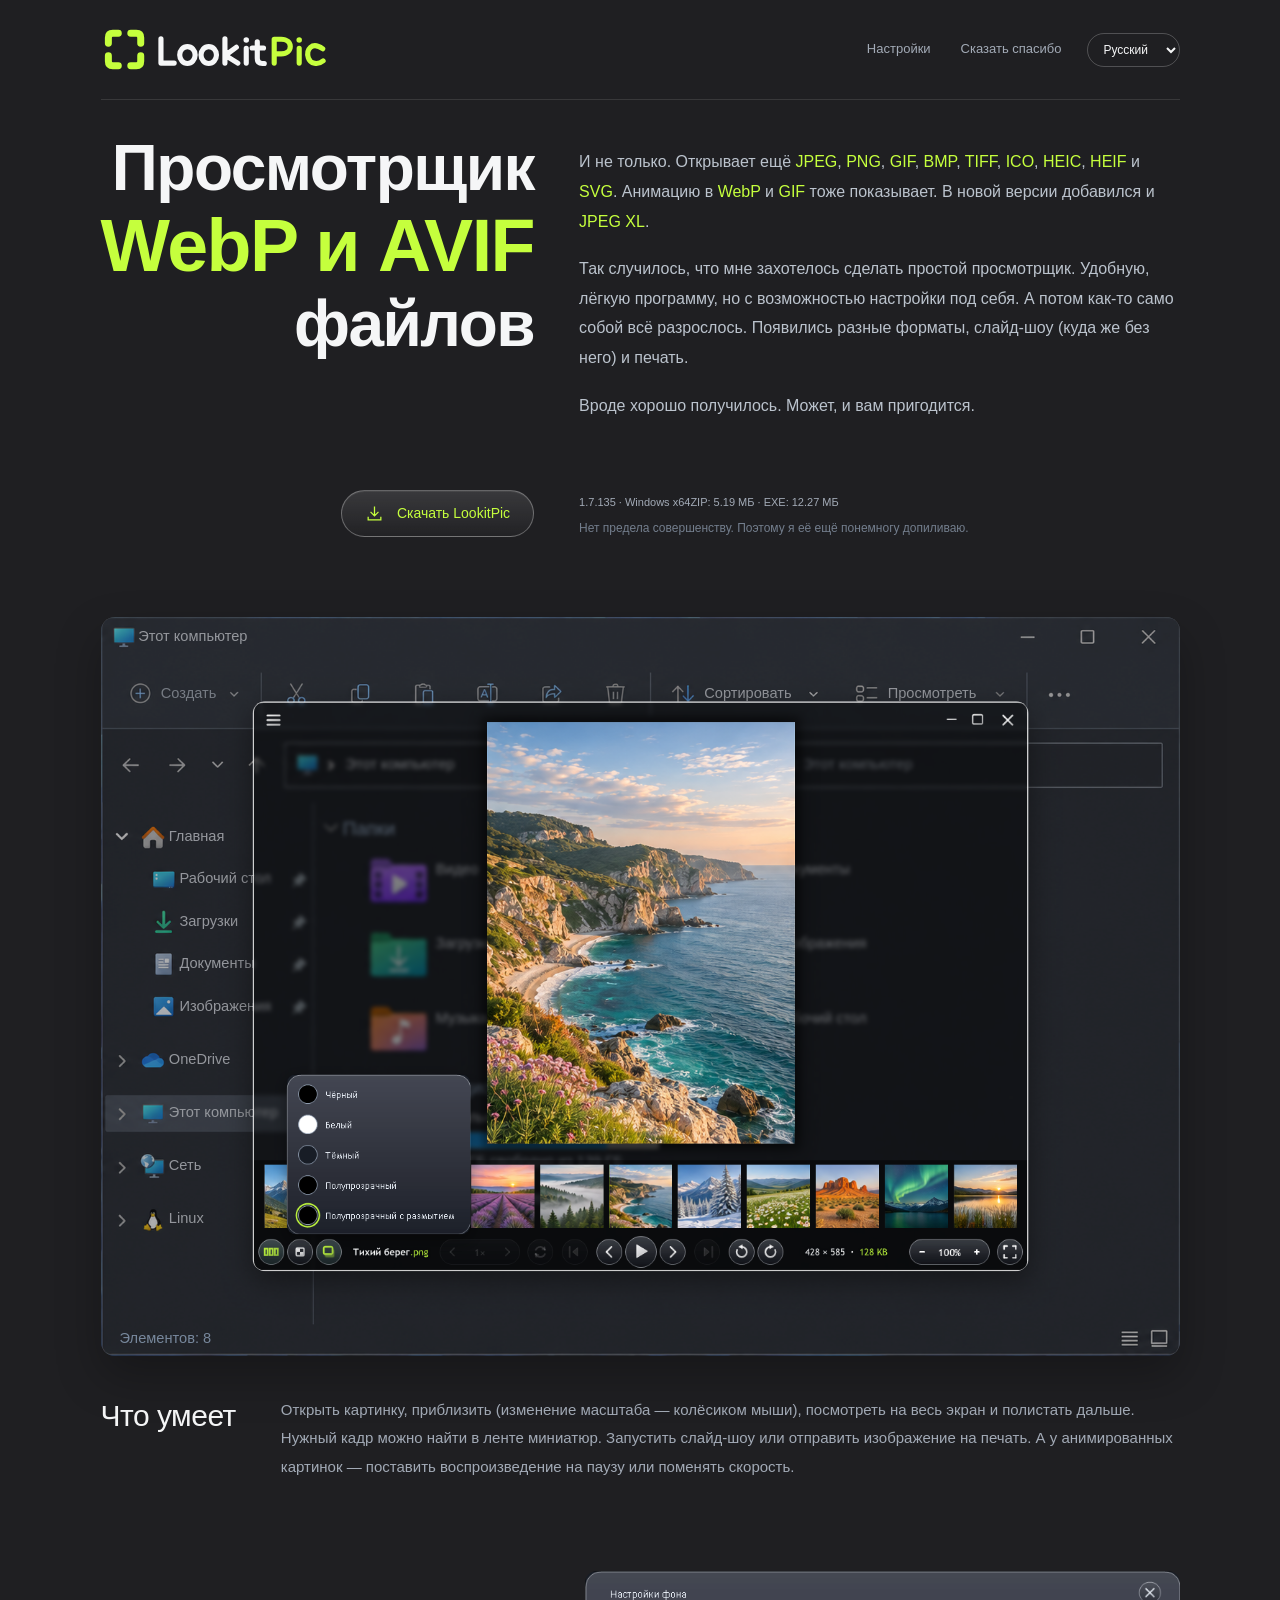
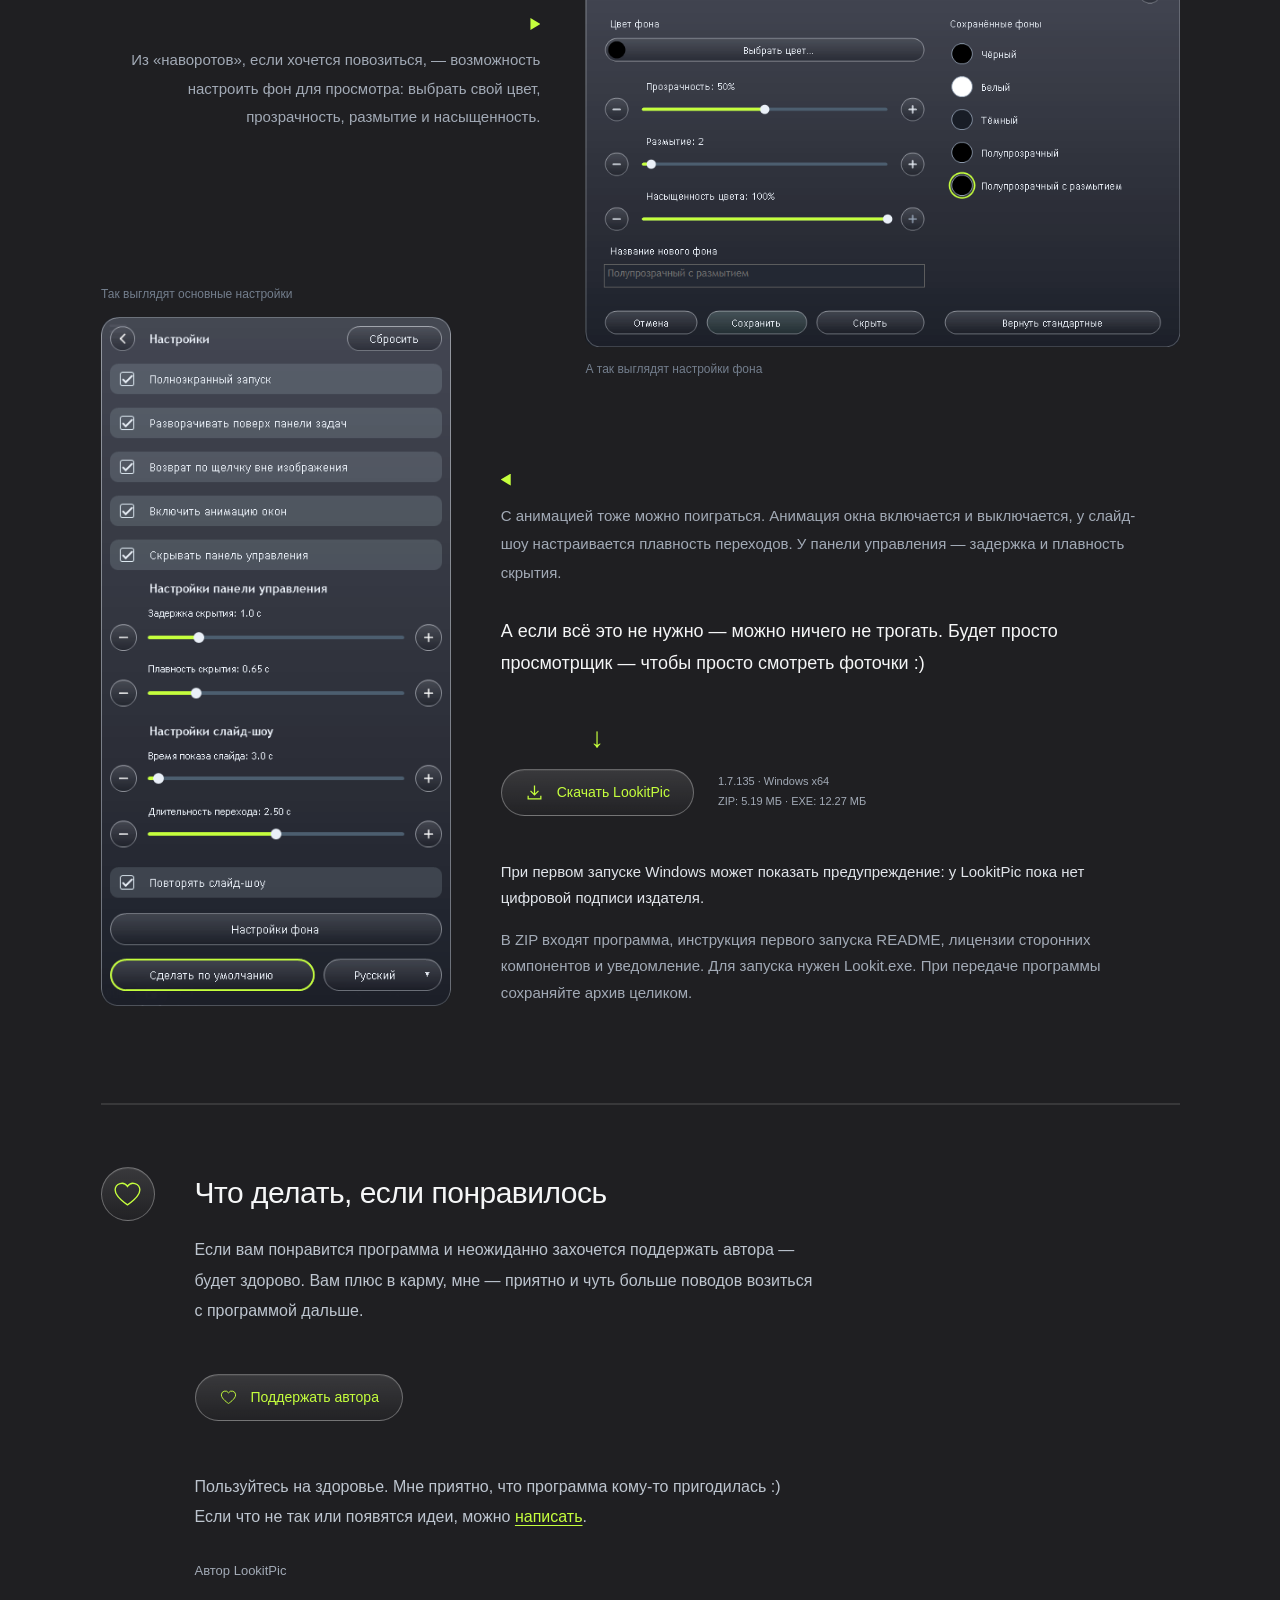
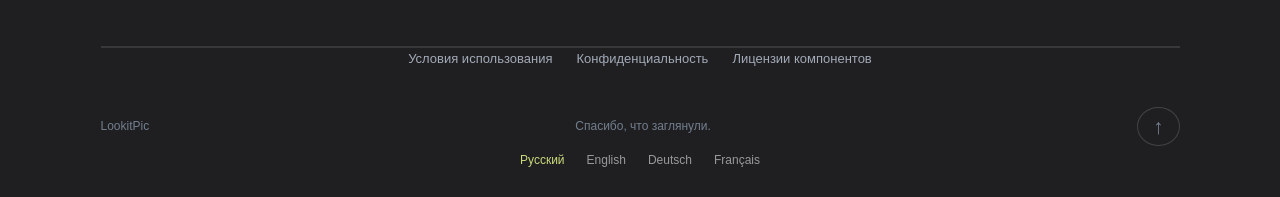
==== commit c18d50f8: "Restore full feature description while retaining mouse-wheel hint" ====
--- a/index.html
+++ b/index.html
@@ -5,7 +5,7 @@
   <title>LookitPic — бесплатный просмотрщик WebP и AVIF для Windows</title>
   <meta name="description" content="Бесплатный просмотрщик изображений для Windows x64: WebP, AVIF, HEIC, JPEG XL и другие форматы. Анимация, слайд-шоу и печать. Работает без установки.">
   <meta name="theme-color" content="#1f1f22"><link rel="icon" href="/assets/brand/lookitpic.ico?v=116">
-  <link rel="stylesheet" href="/style.css?v=135-language-outline"><script src="/config.js" defer></script><script src="/locales.js?v=135-wheel" defer></script><script src="/app.js?v=seo1" defer></script>
+  <link rel="stylesheet" href="/style.css?v=135-language-outline"><script src="/config.js" defer></script><script src="/locales.js?v=135-wheel-fixed" defer></script><script src="/app.js?v=seo1" defer></script>
 
 <link rel="canonical" href="https://lookitpic.com/">
 <link rel="alternate" hreflang="ru" href="https://lookitpic.com/">
@@ -106,7 +106,7 @@
   <section class="viewer-overview">
     <h2 data-i18n="simpleTitle">Что умеет</h2>
     <div class="about-intro">
-      <p><span data-i18n="basic">Открыть картинку, приблизить (изменение масштаба — колёсиком мыши), посмотреть на весь экран и полистать дальше. Нужный кадр можно найти в ленте миниатюр.</p>
+      <p><span data-i18n="basic">Открыть картинку, приблизить (изменение масштаба — колёсиком мыши), посмотреть на весь экран и полистать дальше. Нужный кадр можно найти в ленте миниатюр.</span> <span data-i18n="playback">Запустить слайд-шоу или отправить изображение на печать. А у анимированных картинок — поставить воспроизведение на паузу или поменять скорость.</span></p>
     </div>
   </section>
 
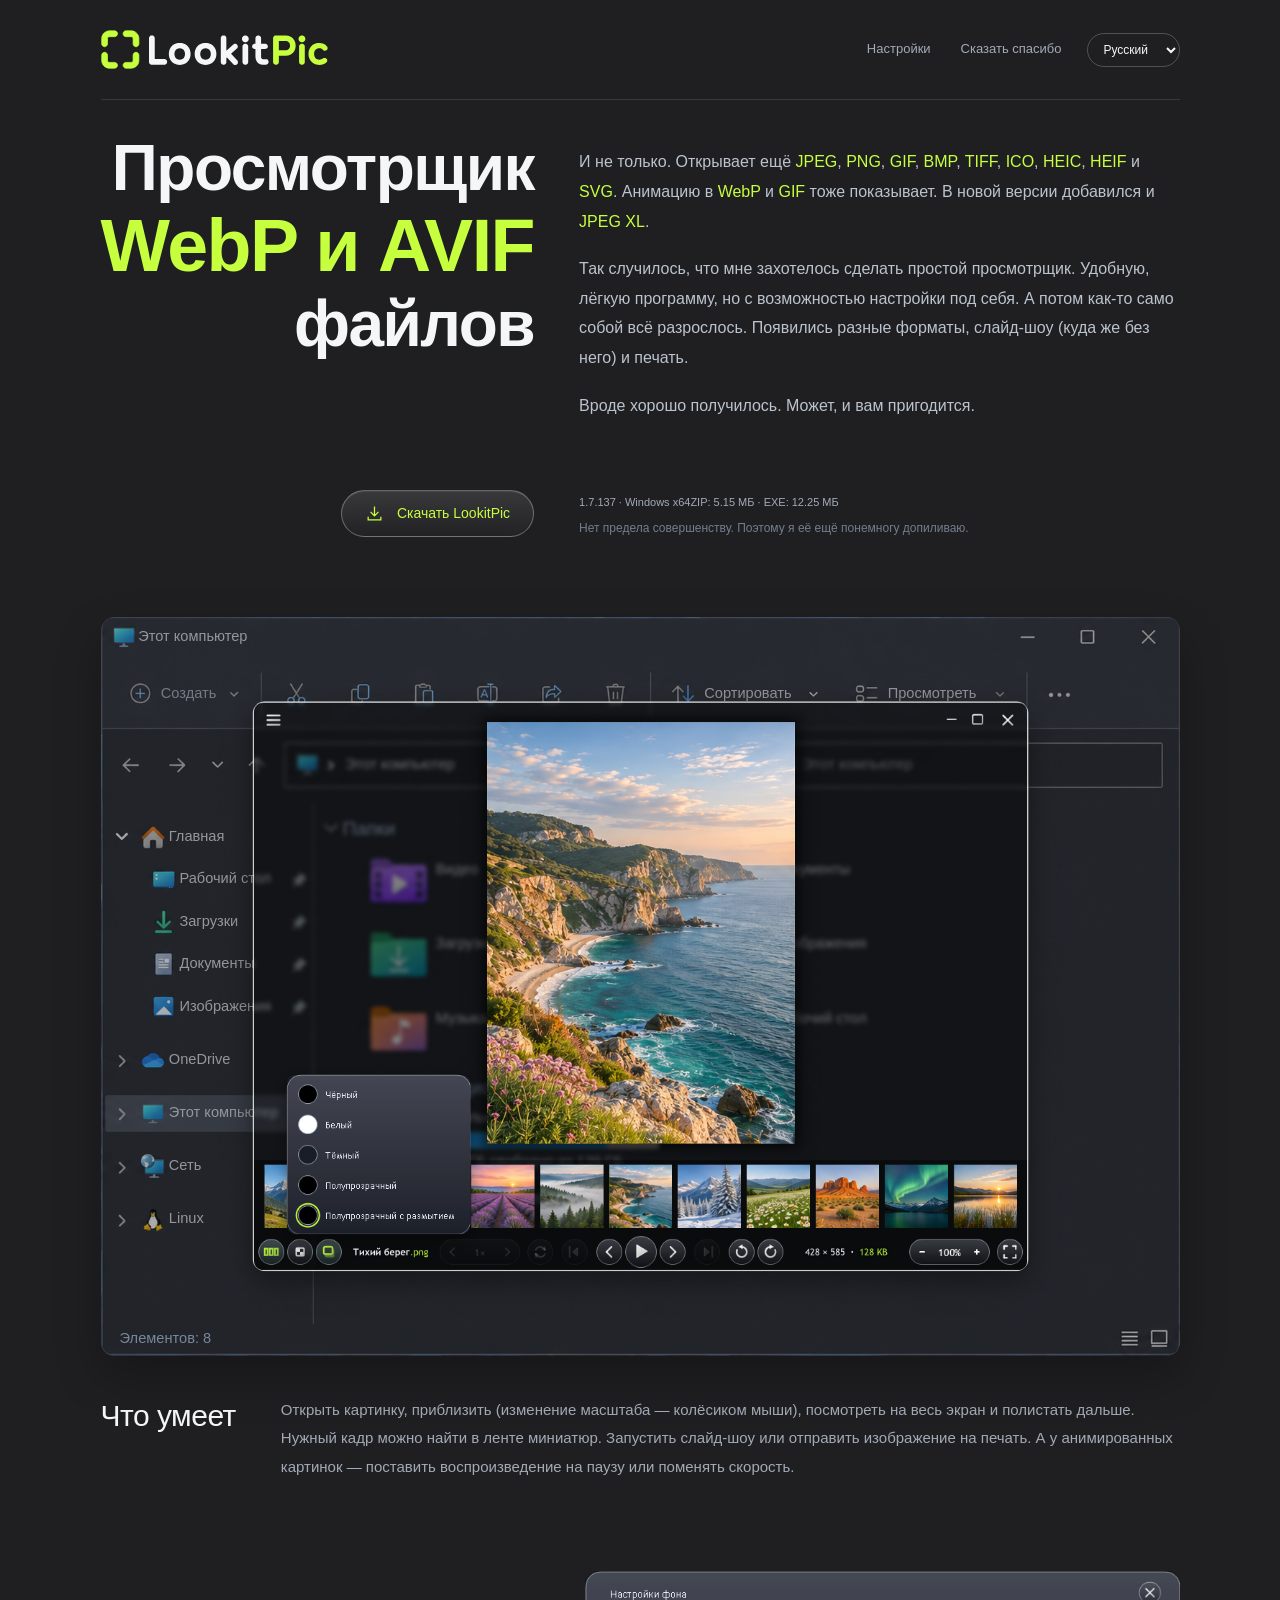
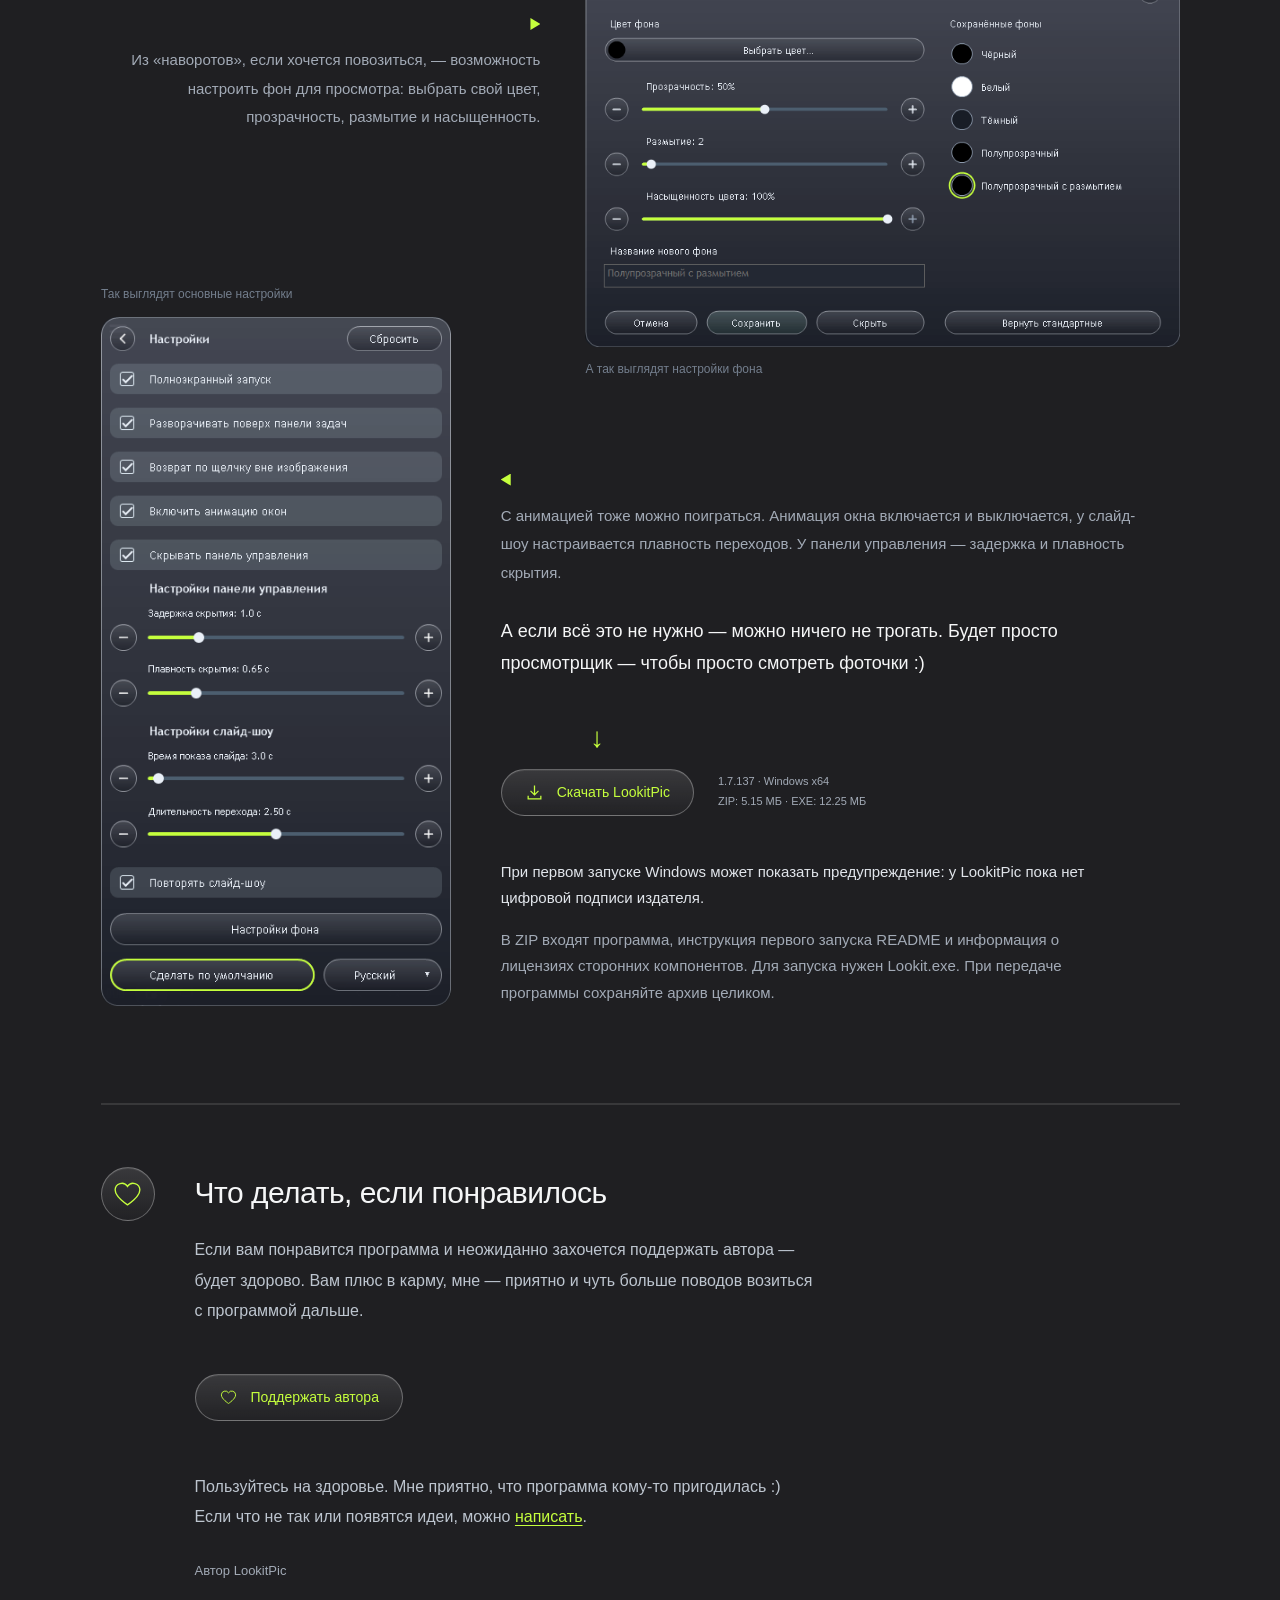
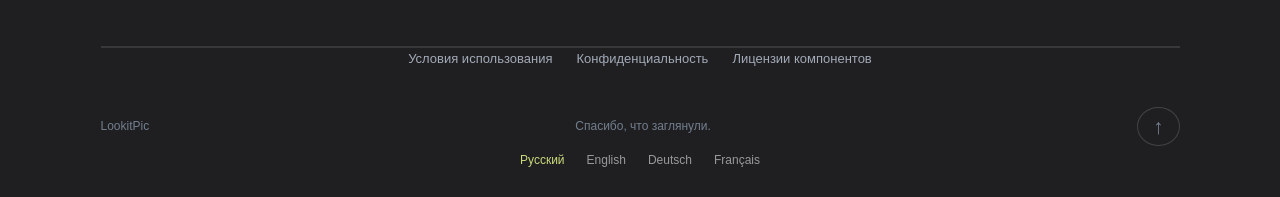
==== commit cedb4910: "Release LookitPic 1.7.137: international support and final logo" ====
--- a/index.html
+++ b/index.html
@@ -4,8 +4,8 @@
   <meta charset="utf-8"><meta name="viewport" content="width=device-width,initial-scale=1">
   <title>LookitPic — бесплатный просмотрщик WebP и AVIF для Windows</title>
   <meta name="description" content="Бесплатный просмотрщик изображений для Windows x64: WebP, AVIF, HEIC, JPEG XL и другие форматы. Анимация, слайд-шоу и печать. Работает без установки.">
-  <meta name="theme-color" content="#1f1f22"><link rel="icon" href="/assets/brand/lookitpic.ico?v=116">
-  <link rel="stylesheet" href="/style.css?v=135-language-outline"><script src="/config.js" defer></script><script src="/locales.js?v=135-wheel-fixed" defer></script><script src="/app.js?v=seo1" defer></script>
+  <meta name="theme-color" content="#1f1f22"><link rel="icon" href="/assets/brand/lookitpic.ico?v=137">
+  <link rel="stylesheet" href="/style.css?v=135-language-outline"><script src="/config.js?v=136" defer></script><script src="/locales.js?v=137" defer></script><script src="/app.js?v=seo1" defer></script>
 
 <link rel="canonical" href="https://lookitpic.com/">
 <link rel="alternate" hreflang="ru" href="https://lookitpic.com/">
@@ -29,12 +29,12 @@
 <meta name="twitter:description" content="Бесплатный просмотрщик изображений для Windows x64: WebP, AVIF, HEIC, JPEG XL и другие форматы. Анимация, слайд-шоу и печать. Работает без установки.">
 <meta name="twitter:image" content="https://lookitpic.com/assets/social/ru.png">
 <meta name="twitter:image:alt" content="Интерфейс LookitPic с фотографией побережья">
-<script type="application/ld+json">{"@context": "https://schema.org", "@type": "SoftwareApplication", "name": "LookitPic", "url": "https://lookitpic.com/", "description": "Бесплатный просмотрщик изображений для Windows x64: WebP, AVIF, HEIC, JPEG XL и другие форматы. Анимация, слайд-шоу и печать. Работает без установки.", "inLanguage": "ru", "applicationCategory": "MultimediaApplication", "operatingSystem": "Windows x64", "softwareVersion": "1.7.135", "downloadUrl": "https://github.com/lookitpic/LookitPic/releases/download/v1.7.135/Lookit.exe", "screenshot": "https://lookitpic.com/assets/social/ru.png", "offers": {"@type": "Offer", "price": "0", "priceCurrency": "USD"}}</script>
-<link rel="stylesheet" href="/donation.css?v=5"></head>
+<script type="application/ld+json">{"@context": "https://schema.org", "@type": "SoftwareApplication", "name": "LookitPic", "url": "https://lookitpic.com/", "description": "Бесплатный просмотрщик изображений для Windows x64: WebP, AVIF, HEIC, JPEG XL и другие форматы. Анимация, слайд-шоу и печать. Работает без установки.", "inLanguage": "ru", "applicationCategory": "MultimediaApplication", "operatingSystem": "Windows x64", "softwareVersion": "1.7.137", "downloadUrl": "https://github.com/lookitpic/LookitPic/releases/download/v1.7.137/Lookit.exe", "screenshot": "https://lookitpic.com/assets/social/ru.png", "offers": {"@type": "Offer", "price": "0", "priceCurrency": "USD"}}</script>
+<link rel="stylesheet" href="/donation.css?v=137"></head>
 <body>
 <a class="skip" href="#main" data-i18n="skip">К содержимому</a>
 <header class="header wrap">
-  <a class="brand" href="#main"><img src="/assets/brand/wordmark.svg?v=116" width="228" height="47" alt="LookitPic"></a>
+  <a class="brand" href="#main"><img src="/assets/brand/wordmark.svg?v=137" width="228" height="39" alt="LookitPic"></a>
   <nav aria-label="Навигация"><a href="#personal" data-i18n="navSettings">Настройки</a><a href="#thanks" data-i18n="navThanks">Сказать спасибо</a></nav><label class="language-control"><span class="language-label">Language</span><select id="language" aria-label="Язык / Language"><option value="ru" selected>Русский</option><option value="en">English</option><option value="de">Deutsch</option><option value="fr">Français</option></select></label>
 </header>
 <main class="wrap" id="main">
@@ -48,7 +48,7 @@
     <p data-i18n="maybe">Вроде хорошо получилось. Может, и вам пригодится.</p>
     </div>
       <div class="hero-download">
-<div class="download-row"><a class="glass-button download-link" href="https://github.com/lookitpic/LookitPic/releases/download/v1.7.135/LookitPic_1.7.135.zip"><svg width="19" height="19" viewbox="0 0 24 24" fill="none" stroke="currentColor" stroke-width="1.6" aria-hidden="true"><path d="M12 3v12m-5-5 5 5 5-5M4 16v4h16v-4"/></svg><span data-i18n="download">Скачать LookitPic</span></a><span class="file-note" data-i18n="downloadMeta">1.7.135 · Windows x64<br>ZIP: 5.19 МБ · EXE: 12.27 МБ</span></div>
+<div class="download-row"><a class="glass-button download-link" href="https://github.com/lookitpic/LookitPic/releases/download/v1.7.137/LookitPic_1.7.137.zip"><svg width="19" height="19" viewbox="0 0 24 24" fill="none" stroke="currentColor" stroke-width="1.6" aria-hidden="true"><path d="M12 3v12m-5-5 5 5 5-5M4 16v4h16v-4"/></svg><span data-i18n="download">Скачать LookitPic</span></a><span class="file-note" data-i18n="downloadMeta">1.7.137 · Windows x64<br>ZIP: 5.15 МБ · EXE: 12.25 МБ</span></div>
     <p class="version-note" data-i18n="preview">Нет предела совершенству. Поэтому я её ещё понемногу допиливаю.</p>
       </div>
   </section>
@@ -118,8 +118,8 @@
     </div>
     <div class="settings-row animation-row">
       <figure class="settings-capture"><figcaption data-i18n="animationCaption">Так выглядят основные настройки</figcaption><span class="settings-panel-crop"><img id="animation-settings-shot" src="/assets/captures/ru-settings.webp" width="400" height="790" alt="Настройки анимации и панелей LookitPic" loading="lazy"></span></figure>
-      <div><p data-i18n="animationCopy">С анимацией тоже можно поиграться. Анимация окна включается и выключается, у слайд-шоу настраивается плавность переходов. У панели управления — задержка и плавность скрытия.</p><p class="no-pressure" data-i18n="noPressure">А если всё это не нужно — можно ничего не трогать. Будет просто просмотрщик — чтобы просто смотреть фоточки :)</p><div class="try-download"><div class="download-again"><span class="try-download-arrow" aria-hidden="true">↓</span><a class="glass-button download-link" href="https://github.com/lookitpic/LookitPic/releases/download/v1.7.135/LookitPic_1.7.135.zip"><svg width="19" height="19" viewbox="0 0 24 24" fill="none" stroke="currentColor" stroke-width="1.6" aria-hidden="true"><path d="M12 3v12m-5-5 5 5 5-5M4 16v4h16v-4"/></svg><span data-i18n="download">Скачать LookitPic</span></a><span class="file-note" data-i18n="downloadMeta">1.7.135 · Windows x64<br>ZIP: 5.19 МБ · EXE: 12.27 МБ</span></div></div>
-        <div class="download-notes"><p class="windows-note" data-i18n="windowsNote">При первом запуске Windows может показать предупреждение: у LookitPic пока нет цифровой подписи издателя.</p><p data-i18n="archiveNote">В ZIP входят программа, инструкция первого запуска README, лицензии сторонних компонентов и уведомление. Для запуска нужен Lookit.exe. При передаче программы сохраняйте архив целиком.</p></div>
+      <div><p data-i18n="animationCopy">С анимацией тоже можно поиграться. Анимация окна включается и выключается, у слайд-шоу настраивается плавность переходов. У панели управления — задержка и плавность скрытия.</p><p class="no-pressure" data-i18n="noPressure">А если всё это не нужно — можно ничего не трогать. Будет просто просмотрщик — чтобы просто смотреть фоточки :)</p><div class="try-download"><div class="download-again"><span class="try-download-arrow" aria-hidden="true">↓</span><a class="glass-button download-link" href="https://github.com/lookitpic/LookitPic/releases/download/v1.7.137/LookitPic_1.7.137.zip"><svg width="19" height="19" viewbox="0 0 24 24" fill="none" stroke="currentColor" stroke-width="1.6" aria-hidden="true"><path d="M12 3v12m-5-5 5 5 5-5M4 16v4h16v-4"/></svg><span data-i18n="download">Скачать LookitPic</span></a><span class="file-note" data-i18n="downloadMeta">1.7.137 · Windows x64<br>ZIP: 5.15 МБ · EXE: 12.25 МБ</span></div></div>
+        <div class="download-notes"><p class="windows-note" data-i18n="windowsNote">При первом запуске Windows может показать предупреждение: у LookitPic пока нет цифровой подписи издателя.</p><p data-i18n="archiveNote">В ZIP входят программа, инструкция первого запуска README и информация о лицензиях сторонних компонентов. Для запуска нужен Lookit.exe. При передаче программы сохраняйте архив целиком.</p></div>
       </div>
     </div>
     </div></div>
@@ -144,8 +144,8 @@
 <p id="feedback-status" role="status" aria-live="polite" tabindex="-1"></p></form>
 <script id="feedback-text" type="application/json">{"intro": "Хорошо, что решили написать. Положительные отзывы в себе держать не стоит :) Они приятны, но отрицательные помогают не застаиваться на месте и развиваться. Электронную почту указывать необязательно. Но если хотите получить ответ, оставьте свой адрес. Стараюсь всем отвечать.", "privacy": "Обращения принимает и хранит Formspree; уведомления поступают автору на электронную почту. Для защиты от спама используется Google reCAPTCHA. Formspree и Google могут обрабатывать технические данные браузера и сети. Сообщение и необязательный email используются для рассмотрения обращения и ответа.", "sending": "Отправляем…", "captcha": "Пройдите проверку «Я не робот». Если она не появилась, проверьте соединение и блокировщик содержимого.", "invalid": "Введите текст сообщения (от 3 до 5000 символов).", "error": "Не удалось подтвердить приём сообщения. Текст сохранён в форме. Проверьте соединение и повторите позже.", "success": "Сообщение отправлено!\nСпасибо, что уделили время!", "local": "Отправка доступна только на опубликованном сайте.", "back": "Вернуться на сайт", "title": "Сообщение принято — LookitPic", "unavailable": "Форма временно недоступна. Попробуйте позже."}</script></dialog>
 <script src="/feedback.js?v=feedback-inline3" defer></script>
-<dialog id="terms" class="feedback-dialog legal-dialog" aria-labelledby="terms-title"><h2 id="terms-title" data-i18n="termsTitle">Условия использования</h2><p data-i18n="termsUse">LookitPic можно бесплатно использовать в личных и рабочих целях. Разрешается передавать другим неизменённый архив программы вместе с лицензиями и уведомлениями об авторских правах. Права на сторонние компоненты определяются их собственными лицензиями.</p><p data-i18n="termsAsIs">Программа предоставляется «как есть», без гарантии отсутствия ошибок, пригодности для конкретной задачи и обязательства выпускать обновления. Ограничения гарантий и ответственности действуют только в пределах, допускаемых применимым законодательством. Эти условия не ограничивают права, предоставленные лицензиями сторонних компонентов.</p><form method="dialog" class="legal-close-form"><button type="submit" class="legal-close"><span aria-hidden="true">×</span><span class="visually-hidden" data-i18n="legalClose">Закрыть</span></button></form></dialog><dialog id="privacy" class="feedback-dialog legal-dialog" aria-labelledby="privacy-title"><h2 id="privacy-title" data-i18n="privacyTitle">Конфиденциальность</h2><p data-i18n="privacyBrowser">На сайте нет рекламы, рекламных трекеров и подключённых систем аналитики. Выбранный язык сохраняется в вашем браузере.</p><p data-i18n="privacyDraft">При отправке обращения автор программы получает текст сообщения и указанный вами адрес для ответа. Они используются только для рассмотрения обращения и переписки, без рекламных рассылок.</p><p>Обращения принимает и хранит Formspree; уведомления поступают автору на электронную почту. Для защиты от спама используется Google reCAPTCHA. Formspree и Google могут обрабатывать технические данные браузера и сети. Сообщение и необязательный email используются для рассмотрения обращения и ответа.</p><form method="dialog" class="legal-close-form"><button type="submit" class="legal-close"><span aria-hidden="true">×</span><span class="visually-hidden" data-i18n="legalClose">Закрыть</span></button></form></dialog><dialog id="licences" class="feedback-dialog legal-dialog" aria-labelledby="licences-title"><h2 id="licences-title" data-i18n="licencesTitle">Лицензии компонентов</h2><p data-i18n="licencesCopy">Лицензии и уведомление входят в ZIP с программой. Исходники компонентов LGPL доступны отдельно по ссылке ниже и на странице выпуска GitHub.</p><ul><li><a href="/legal/THIRD_PARTY_LICENSES.txt" data-i18n="licenceText">Тексты лицензий</a></li><li><a href="/legal/THIRD_PARTY_NOTICE.txt" data-i18n="licenceNotice">Уведомления о компонентах</a></li><li><a href="https://github.com/lookitpic/LookitPic/releases/download/v1.7.135/LGPL_SOURCES.zip" data-i18n="licenceSource">Исходники LGPL</a></li></ul><form method="dialog" class="legal-close-form"><button type="submit" class="legal-close"><span aria-hidden="true">×</span><span class="visually-hidden" data-i18n="legalClose">Закрыть</span></button></form></dialog><dialog id="consent" class="feedback-dialog legal-dialog" aria-labelledby="consent-title"><h2 id="consent-title" data-i18n="consentTitle">Согласие на обработку данных</h2><p data-i18n="consentDraft">Я согласен на обработку автором программы текста моего обращения и указанного адреса для ответа: получение, передачу через сервис отправки, хранение в электронной почте и использование для рассмотрения обращения и переписки. Данные не используются для рекламных рассылок.</p><form method="dialog" class="legal-close-form"><button type="submit" class="legal-close"><span aria-hidden="true">×</span><span class="visually-hidden" data-i18n="legalClose">Закрыть</span></button></form></dialog><script src="/legal.js?v=1" defer></script><dialog id="donation-dialog" class="feedback-dialog donation-dialog" aria-describedby="donation-description" aria-label="Поддержать LookitPic">
-<img class="donation-brand" src="/assets/brand/wordmark.svg" alt="LookitPic" width="200" height="42">
+<dialog id="terms" class="feedback-dialog legal-dialog" aria-labelledby="terms-title"><h2 id="terms-title" data-i18n="termsTitle">Условия использования</h2><p data-i18n="termsUse">LookitPic можно бесплатно использовать в личных и рабочих целях. Разрешается передавать другим неизменённый архив программы вместе с лицензиями и уведомлениями об авторских правах. Права на сторонние компоненты определяются их собственными лицензиями.</p><p data-i18n="termsAsIs">Программа предоставляется «как есть», без гарантии отсутствия ошибок, пригодности для конкретной задачи и обязательства выпускать обновления. Ограничения гарантий и ответственности действуют только в пределах, допускаемых применимым законодательством. Эти условия не ограничивают права, предоставленные лицензиями сторонних компонентов.</p><form method="dialog" class="legal-close-form"><button type="submit" class="legal-close"><span aria-hidden="true">×</span><span class="visually-hidden" data-i18n="legalClose">Закрыть</span></button></form></dialog><dialog id="privacy" class="feedback-dialog legal-dialog" aria-labelledby="privacy-title"><h2 id="privacy-title" data-i18n="privacyTitle">Конфиденциальность</h2><p data-i18n="privacyBrowser">На сайте нет рекламы, рекламных трекеров и подключённых систем аналитики. Выбранный язык сохраняется в вашем браузере.</p><p data-i18n="privacyDraft">При отправке обращения автор программы получает текст сообщения и указанный вами адрес для ответа. Они используются только для рассмотрения обращения и переписки, без рекламных рассылок.</p><p>Обращения принимает и хранит Formspree; уведомления поступают автору на электронную почту. Для защиты от спама используется Google reCAPTCHA. Formspree и Google могут обрабатывать технические данные браузера и сети. Сообщение и необязательный email используются для рассмотрения обращения и ответа.</p><form method="dialog" class="legal-close-form"><button type="submit" class="legal-close"><span aria-hidden="true">×</span><span class="visually-hidden" data-i18n="legalClose">Закрыть</span></button></form></dialog><dialog id="licences" class="feedback-dialog legal-dialog" aria-labelledby="licences-title"><h2 id="licences-title" data-i18n="licencesTitle">Лицензии компонентов</h2><p data-i18n="licencesCopy">Лицензии и уведомление входят в ZIP с программой. Исходники компонентов LGPL доступны отдельно по ссылке ниже и на странице выпуска GitHub.</p><ul><li><a href="/legal/THIRD_PARTY_LICENSES.txt" data-i18n="licenceText">Тексты лицензий</a></li><li><a href="/legal/THIRD_PARTY_NOTICE.txt" data-i18n="licenceNotice">Уведомления о компонентах</a></li><li><a href="https://github.com/lookitpic/LookitPic/releases/download/v1.7.137/LGPL_SOURCES.zip" data-i18n="licenceSource">Исходники LGPL</a></li></ul><form method="dialog" class="legal-close-form"><button type="submit" class="legal-close"><span aria-hidden="true">×</span><span class="visually-hidden" data-i18n="legalClose">Закрыть</span></button></form></dialog><dialog id="consent" class="feedback-dialog legal-dialog" aria-labelledby="consent-title"><h2 id="consent-title" data-i18n="consentTitle">Согласие на обработку данных</h2><p data-i18n="consentDraft">Я согласен на обработку автором программы текста моего обращения и указанного адреса для ответа: получение, передачу через сервис отправки, хранение в электронной почте и использование для рассмотрения обращения и переписки. Данные не используются для рекламных рассылок.</p><form method="dialog" class="legal-close-form"><button type="submit" class="legal-close"><span aria-hidden="true">×</span><span class="visually-hidden" data-i18n="legalClose">Закрыть</span></button></form></dialog><script src="/legal.js?v=1" defer></script><dialog id="donation-dialog" class="feedback-dialog donation-dialog" aria-describedby="donation-description" aria-label="Поддержать LookitPic">
+<img class="donation-brand" src="/assets/brand/wordmark.svg?v=137" alt="LookitPic" width="200" height="34">
 
 <p>Большое спасибо за поддержку!<br>Это очень важно для меня</p>
 <a class="glass-button donation-open" href="https://pay.cloudtips.ru/p/d370f1e8" target="_blank" rel="noopener noreferrer"><span class="donation-button-label"><span aria-hidden="true">♡</span> Поддержать переводом</span></a>
@@ -153,4 +153,4 @@
 <p class="donation-camera">Или отсканируйте камерой телефона</p>
 <img class="donation-qr" src="/assets/support/cloudtips-qr.png" width="328" height="328" alt="QR-код для поддержки LookitPic">
 <form method="dialog" class="legal-close-form"><button type="submit" class="legal-close" autofocus aria-label="Закрыть"><svg width="14" height="14" viewbox="0 0 16 16" fill="none" stroke="currentColor" stroke-width="1.5" aria-hidden="true"><path d="M3 3l10 10M13 3L3 13"/></svg></button></form>
-</dialog><script src="/donation.js?v=5" defer></script></body></html>
+</dialog><script src="/donation.js?v=136" defer></script></body></html>
--- a/donation.css
+++ b/donation.css
@@ -1,17 +1,32 @@
-.donation-dialog {
-  width: min(420px, calc(100vw - 32px)); max-width: 420px;
-  max-height: calc(100dvh - 32px); box-sizing: border-box;
-  padding: 38px 28px 44px; text-align: center; overflow: auto;
-  border-radius: 20px;
-}
-.donation-brand { display: block; width: 200px; max-width: calc(100% - 40px); height: auto; margin: 0 auto 20px; }
-.donation-dialog p { font-size: 14px; line-height: 1.3; color: var(--muted); margin: 0 0 16px; }
-.donation-dialog .donation-open { max-width: 100%; margin: 2px auto 16px; color: var(--accent); white-space: normal; }
-.donation-button-label { display: inline-flex; gap: 8px; align-items: center; justify-content: center; transform: translateX(4px); }
-.donation-dialog .donation-camera { margin-top: 24px; margin-bottom: 14px; }
-.donation-qr { display: block; width: min(100%,246px); height: auto; margin: 0 auto; background: white; image-rendering: pixelated; }
-.donation-dialog .legal-close-form { display: block; position: absolute; top: 10px; right: 10px; width: 36px; height: 36px; margin: 0; padding: 0; }
-.donation-dialog .legal-close { display: grid; place-items: center; width: 36px; height: 36px; padding: 0; border: 0; border-radius: 50%; line-height: 1; }
-.donation-dialog .legal-close svg { display: block; width: 14px; height: 14px; }
-.feedback-service-note { font-size: 14px; line-height: 1.4; color: var(--muted); }
-@media(max-width:360px) { .donation-dialog { padding-inline: 20px; } }
+.donation-dialog {
+  width: min(420px, calc(100vw - 32px)); max-width: 420px;
+  max-height: calc(100dvh - 32px); box-sizing: border-box;
+  padding: 38px 28px 44px; text-align: center; overflow: auto;
+  border-radius: 20px;
+}
+.donation-brand { display: block; width: 200px; max-width: calc(100% - 40px); height: auto; margin: 0 auto 20px; }
+.donation-dialog p { font-size: 14px; line-height: 1.3; color: var(--muted); margin: 0 0 16px; }
+.donation-dialog .donation-open { max-width: 100%; margin: 2px auto 16px; color: var(--accent); white-space: normal; }
+.donation-button-label { display: inline-flex; gap: 8px; align-items: center; justify-content: center; transform: none; }
+.donation-dialog .donation-camera { margin-top: 24px; margin-bottom: 14px; }
+.donation-qr { display: block; width: min(100%,246px); height: auto; margin: 0 auto; background: white; image-rendering: pixelated; }
+.donation-dialog .legal-close-form { display: block; position: absolute; top: 10px; right: 10px; width: 36px; height: 36px; margin: 0; padding: 0; }
+.donation-dialog .legal-close { display: grid; place-items: center; width: 36px; height: 36px; padding: 0; border: 0; border-radius: 50%; line-height: 1; }
+.donation-dialog .legal-close svg { display: block; width: 14px; height: 14px; }
+.feedback-service-note { font-size: 14px; line-height: 1.4; color: var(--muted); }
+@media(max-width:360px) { .donation-dialog { padding-inline: 20px; } }
+
+/* International support: same controls and colours, two providers. */
+.donation-international { width: min(624px, calc(100vw - 32px)); max-width: 624px; padding-inline: 43px; }
+.donation-providers { display: grid; grid-template-columns: repeat(2, minmax(0, 1fr)); gap: 44px; margin-top: 22px; }
+.donation-provider { min-width: 0; }
+.donation-qr-link { display: block; width: fit-content; max-width: 100%; margin-inline: auto; }
+.donation-qr-link:focus-visible { outline: 2px solid #c5ff3d; outline-offset: 4px; }
+@media(max-width: 600px) { .donation-providers { grid-template-columns: 1fr; gap: 32px; } }
+
+/* Match the full rounded button outline to its QR, with centred icon + text. */
+.donation-international .donation-open { display: flex; width: 100%; box-sizing: border-box; padding-inline: 8px; justify-content: center; }
+.donation-button-label { text-align: center; }
+.donation-international .donation-qr-link { width: 100%; }
+.donation-international .donation-qr { width: 100%; }
+@media(max-width:600px) { .donation-international { padding-inline: 28px; } .donation-provider { width: min(246px,100%); margin-inline: auto; } }
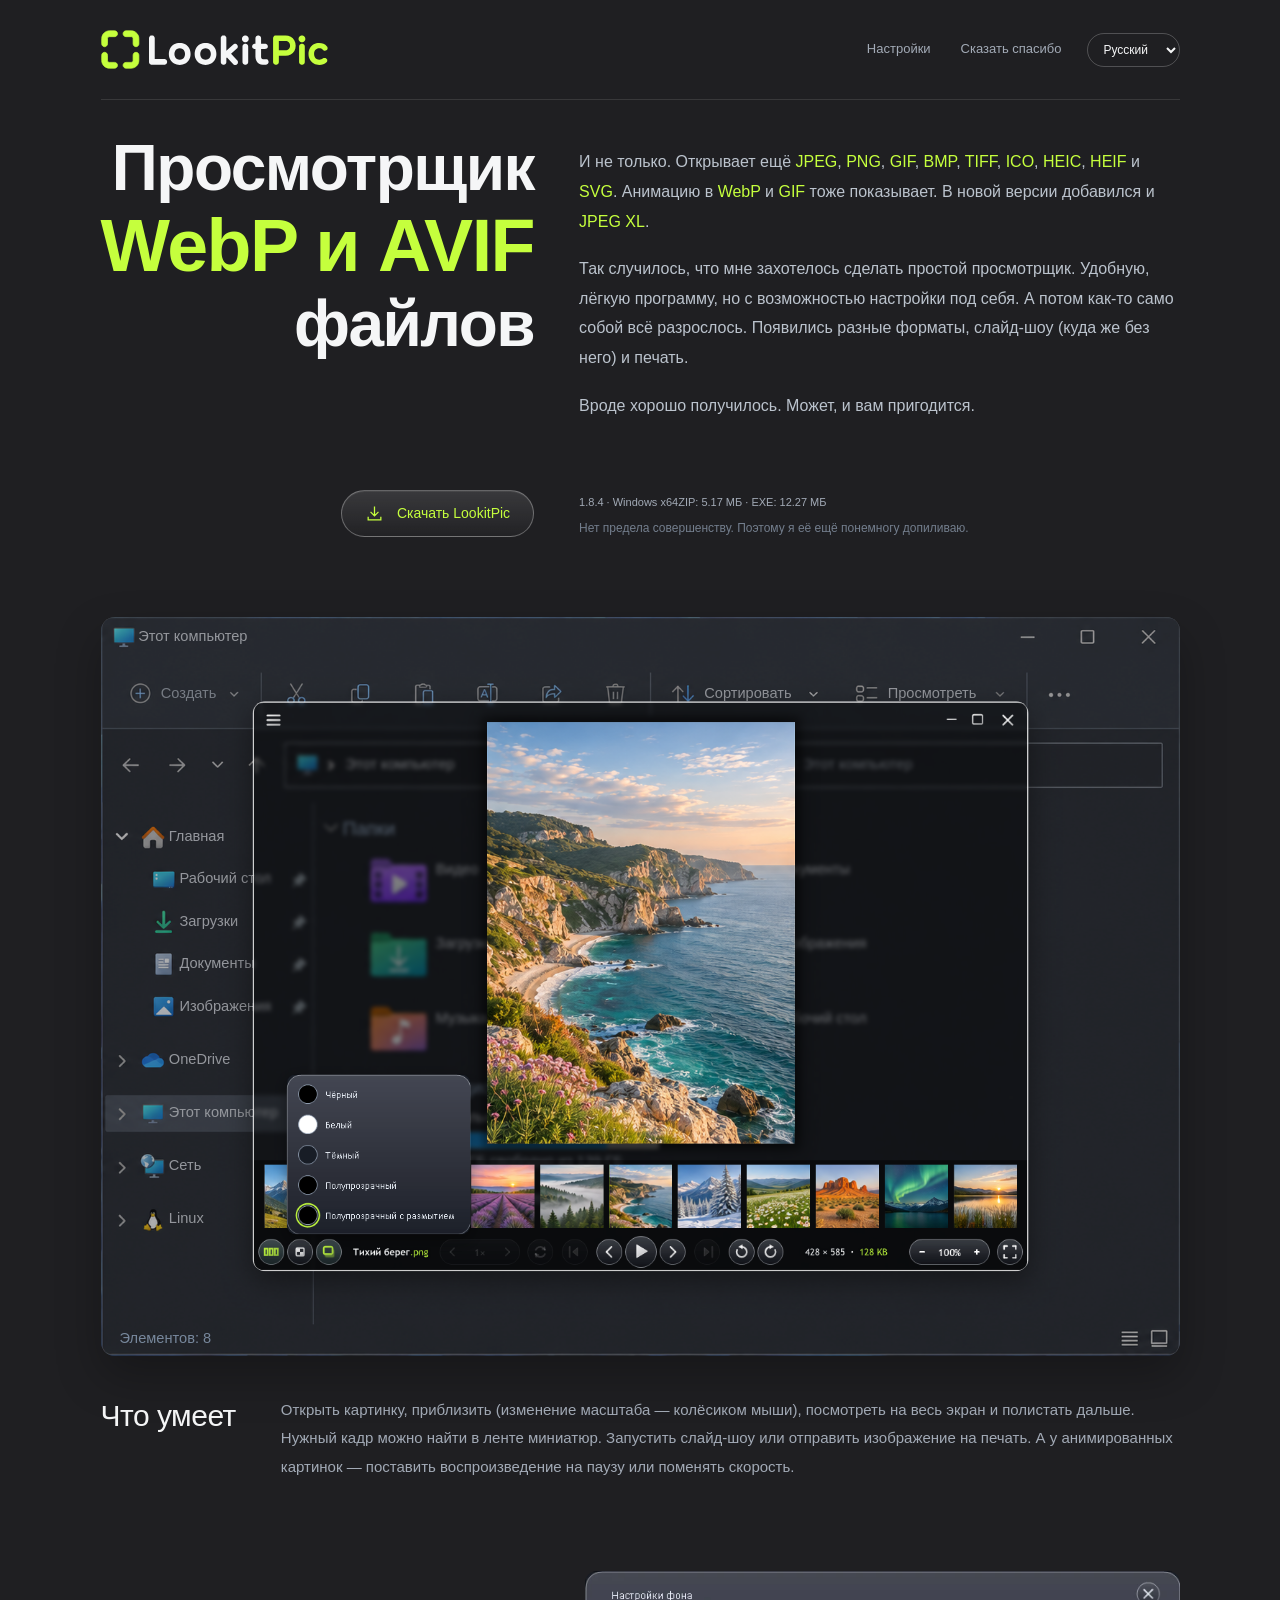
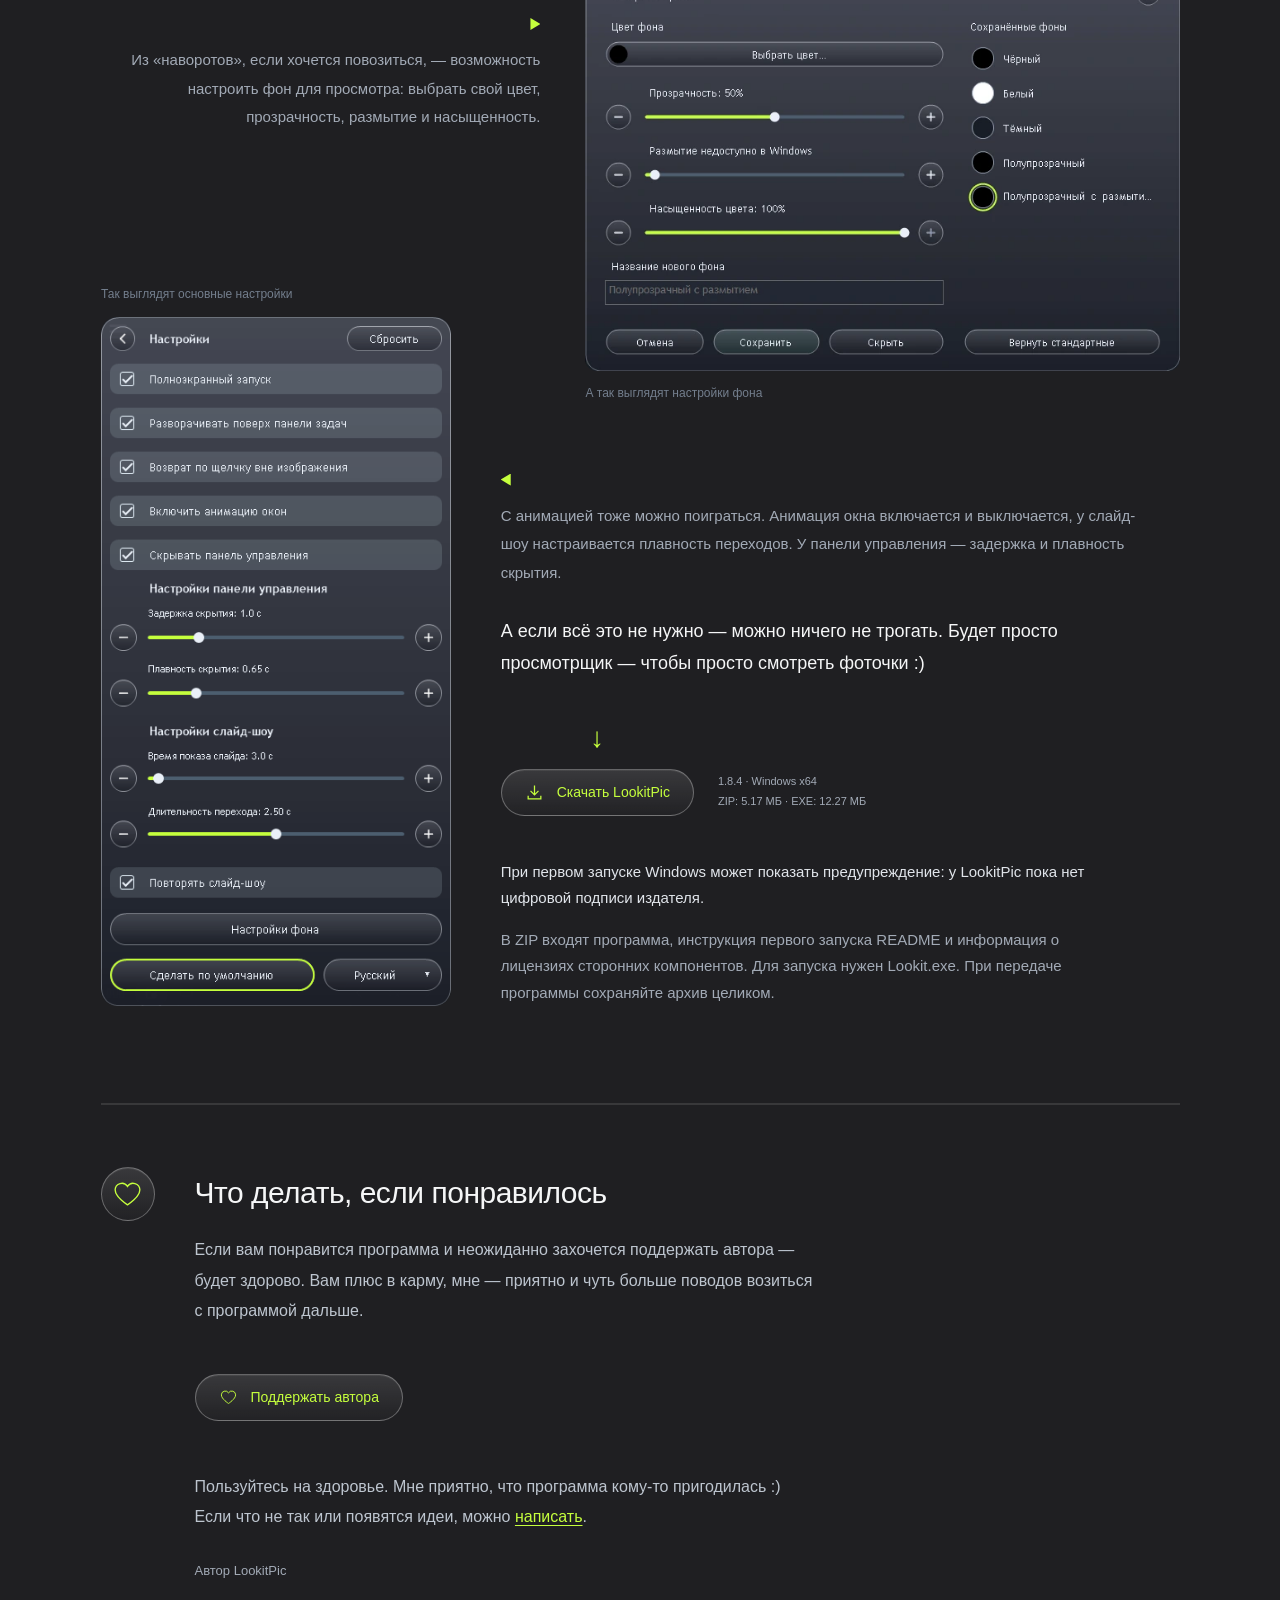
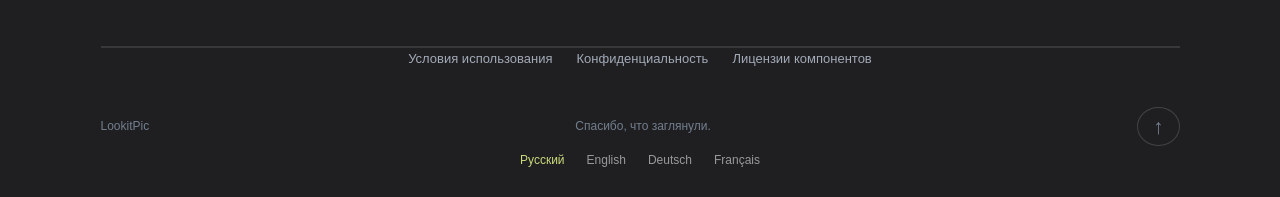
==== commit fe626aaf: "Release LookitPic 1.8.4: JPEG navigation and compact background settings" ====
--- a/index.html
+++ b/index.html
@@ -5,7 +5,7 @@
   <title>LookitPic — бесплатный просмотрщик WebP и AVIF для Windows</title>
   <meta name="description" content="Бесплатный просмотрщик изображений для Windows x64: WebP, AVIF, HEIC, JPEG XL и другие форматы. Анимация, слайд-шоу и печать. Работает без установки.">
   <meta name="theme-color" content="#1f1f22"><link rel="icon" href="/assets/brand/lookitpic.ico?v=137">
-  <link rel="stylesheet" href="/style.css?v=135-language-outline"><script src="/config.js?v=136" defer></script><script src="/locales.js?v=137" defer></script><script src="/app.js?v=seo1" defer></script>
+  <link rel="stylesheet" href="/style.css?v=135-language-outline"><script src="/config.js?v=136" defer></script><script src="/locales.js?v=184" defer></script><script src="/app.js?v=184" defer></script>
 
 <link rel="canonical" href="https://lookitpic.com/">
 <link rel="alternate" hreflang="ru" href="https://lookitpic.com/">
@@ -29,9 +29,22 @@
 <meta name="twitter:description" content="Бесплатный просмотрщик изображений для Windows x64: WebP, AVIF, HEIC, JPEG XL и другие форматы. Анимация, слайд-шоу и печать. Работает без установки.">
 <meta name="twitter:image" content="https://lookitpic.com/assets/social/ru.png">
 <meta name="twitter:image:alt" content="Интерфейс LookitPic с фотографией побережья">
-<script type="application/ld+json">{"@context": "https://schema.org", "@type": "SoftwareApplication", "name": "LookitPic", "url": "https://lookitpic.com/", "description": "Бесплатный просмотрщик изображений для Windows x64: WebP, AVIF, HEIC, JPEG XL и другие форматы. Анимация, слайд-шоу и печать. Работает без установки.", "inLanguage": "ru", "applicationCategory": "MultimediaApplication", "operatingSystem": "Windows x64", "softwareVersion": "1.7.137", "downloadUrl": "https://github.com/lookitpic/LookitPic/releases/download/v1.7.137/Lookit.exe", "screenshot": "https://lookitpic.com/assets/social/ru.png", "offers": {"@type": "Offer", "price": "0", "priceCurrency": "USD"}}</script>
-<link rel="stylesheet" href="/donation.css?v=137"></head>
+<script type="application/ld+json">{"@context": "https://schema.org", "@type": "SoftwareApplication", "name": "LookitPic", "url": "https://lookitpic.com/", "description": "Бесплатный просмотрщик изображений для Windows x64: WebP, AVIF, HEIC, JPEG XL и другие форматы. Анимация, слайд-шоу и печать. Работает без установки.", "inLanguage": "ru", "applicationCategory": "MultimediaApplication", "operatingSystem": "Windows x64", "softwareVersion": "1.8.4", "downloadUrl": "https://github.com/lookitpic/LookitPic/releases/download/v1.8.4/Lookit.exe", "screenshot": "https://lookitpic.com/assets/social/ru.png", "offers": {"@type": "Offer", "price": "0", "priceCurrency": "USD"}}</script>
+<link rel="stylesheet" href="/donation.css?v=137"><!-- Yandex.Metrika counter -->
+<script type="text/javascript">
+    (function(m,e,t,r,i,k,a){
+        m[i]=m[i]||function(){(m[i].a=m[i].a||[]).push(arguments)};
+        m[i].l=1*new Date();
+        for (var j = 0; j < document.scripts.length; j++) {if (document.scripts[j].src === r) { return; }}
+        k=e.createElement(t),a=e.getElementsByTagName(t)[0],k.async=1,k.src=r,a.parentNode.insertBefore(k,a)
+    })(window, document,'script','https://mc.yandex.ru/metrika/tag.js?id=114624839', 'ym');
+
+    ym(114624839, 'init', {ssr:true, clickmap:true, ecommerce:"dataLayer", referrer: document.referrer, url: location.href, accurateTrackBounce:true, trackLinks:true});
+</script>
+<!-- /Yandex.Metrika counter -->
+</head>
 <body>
+<noscript><div><img src="https://mc.yandex.ru/watch/114624839" style="position:absolute; left:-9999px;" alt="" /></div></noscript>
 <a class="skip" href="#main" data-i18n="skip">К содержимому</a>
 <header class="header wrap">
   <a class="brand" href="#main"><img src="/assets/brand/wordmark.svg?v=137" width="228" height="39" alt="LookitPic"></a>
@@ -48,7 +61,7 @@
     <p data-i18n="maybe">Вроде хорошо получилось. Может, и вам пригодится.</p>
     </div>
       <div class="hero-download">
-<div class="download-row"><a class="glass-button download-link" href="https://github.com/lookitpic/LookitPic/releases/download/v1.7.137/LookitPic_1.7.137.zip"><svg width="19" height="19" viewbox="0 0 24 24" fill="none" stroke="currentColor" stroke-width="1.6" aria-hidden="true"><path d="M12 3v12m-5-5 5 5 5-5M4 16v4h16v-4"/></svg><span data-i18n="download">Скачать LookitPic</span></a><span class="file-note" data-i18n="downloadMeta">1.7.137 · Windows x64<br>ZIP: 5.15 МБ · EXE: 12.25 МБ</span></div>
+<div class="download-row"><a class="glass-button download-link" href="https://github.com/lookitpic/LookitPic/releases/download/v1.8.4/LookitPic_1.8.4.zip"><svg width="19" height="19" viewbox="0 0 24 24" fill="none" stroke="currentColor" stroke-width="1.6" aria-hidden="true"><path d="M12 3v12m-5-5 5 5 5-5M4 16v4h16v-4"/></svg><span data-i18n="download">Скачать LookitPic</span></a><span class="file-note" data-i18n="downloadMeta">1.8.4 · Windows x64<br>ZIP: 5.17 МБ · EXE: 12.27 МБ</span></div>
     <p class="version-note" data-i18n="preview">Нет предела совершенству. Поэтому я её ещё понемногу допиливаю.</p>
       </div>
   </section>
@@ -114,11 +127,11 @@
     <div class="settings-layout"><div class="settings-grid">
     <div class="settings-row background-row">
       <p data-i18n="backgroundCopy">Из «наворотов», если хочется повозиться, — возможность настроить фон для просмотра: выбрать свой цвет, прозрачность, размытие и насыщенность.</p>
-      <figure class="settings-capture"><img id="background-settings-shot" src="/assets/captures/ru-background-settings.webp" width="760" height="480" alt="Настройки фона LookitPic" loading="lazy"><figcaption data-i18n="backgroundCaption">А так выглядят настройки фона</figcaption></figure>
+      <figure class="settings-capture"><img id="background-settings-shot" src="/assets/captures/ru-background-settings.webp?v=184" width="720" height="484" alt="Настройки фона LookitPic" loading="lazy"><figcaption data-i18n="backgroundCaption">А так выглядят настройки фона</figcaption></figure>
     </div>
     <div class="settings-row animation-row">
       <figure class="settings-capture"><figcaption data-i18n="animationCaption">Так выглядят основные настройки</figcaption><span class="settings-panel-crop"><img id="animation-settings-shot" src="/assets/captures/ru-settings.webp" width="400" height="790" alt="Настройки анимации и панелей LookitPic" loading="lazy"></span></figure>
-      <div><p data-i18n="animationCopy">С анимацией тоже можно поиграться. Анимация окна включается и выключается, у слайд-шоу настраивается плавность переходов. У панели управления — задержка и плавность скрытия.</p><p class="no-pressure" data-i18n="noPressure">А если всё это не нужно — можно ничего не трогать. Будет просто просмотрщик — чтобы просто смотреть фоточки :)</p><div class="try-download"><div class="download-again"><span class="try-download-arrow" aria-hidden="true">↓</span><a class="glass-button download-link" href="https://github.com/lookitpic/LookitPic/releases/download/v1.7.137/LookitPic_1.7.137.zip"><svg width="19" height="19" viewbox="0 0 24 24" fill="none" stroke="currentColor" stroke-width="1.6" aria-hidden="true"><path d="M12 3v12m-5-5 5 5 5-5M4 16v4h16v-4"/></svg><span data-i18n="download">Скачать LookitPic</span></a><span class="file-note" data-i18n="downloadMeta">1.7.137 · Windows x64<br>ZIP: 5.15 МБ · EXE: 12.25 МБ</span></div></div>
+      <div><p data-i18n="animationCopy">С анимацией тоже можно поиграться. Анимация окна включается и выключается, у слайд-шоу настраивается плавность переходов. У панели управления — задержка и плавность скрытия.</p><p class="no-pressure" data-i18n="noPressure">А если всё это не нужно — можно ничего не трогать. Будет просто просмотрщик — чтобы просто смотреть фоточки :)</p><div class="try-download"><div class="download-again"><span class="try-download-arrow" aria-hidden="true">↓</span><a class="glass-button download-link" href="https://github.com/lookitpic/LookitPic/releases/download/v1.8.4/LookitPic_1.8.4.zip"><svg width="19" height="19" viewbox="0 0 24 24" fill="none" stroke="currentColor" stroke-width="1.6" aria-hidden="true"><path d="M12 3v12m-5-5 5 5 5-5M4 16v4h16v-4"/></svg><span data-i18n="download">Скачать LookitPic</span></a><span class="file-note" data-i18n="downloadMeta">1.8.4 · Windows x64<br>ZIP: 5.17 МБ · EXE: 12.27 МБ</span></div></div>
         <div class="download-notes"><p class="windows-note" data-i18n="windowsNote">При первом запуске Windows может показать предупреждение: у LookitPic пока нет цифровой подписи издателя.</p><p data-i18n="archiveNote">В ZIP входят программа, инструкция первого запуска README и информация о лицензиях сторонних компонентов. Для запуска нужен Lookit.exe. При передаче программы сохраняйте архив целиком.</p></div>
       </div>
     </div>
@@ -144,7 +157,7 @@
 <p id="feedback-status" role="status" aria-live="polite" tabindex="-1"></p></form>
 <script id="feedback-text" type="application/json">{"intro": "Хорошо, что решили написать. Положительные отзывы в себе держать не стоит :) Они приятны, но отрицательные помогают не застаиваться на месте и развиваться. Электронную почту указывать необязательно. Но если хотите получить ответ, оставьте свой адрес. Стараюсь всем отвечать.", "privacy": "Обращения принимает и хранит Formspree; уведомления поступают автору на электронную почту. Для защиты от спама используется Google reCAPTCHA. Formspree и Google могут обрабатывать технические данные браузера и сети. Сообщение и необязательный email используются для рассмотрения обращения и ответа.", "sending": "Отправляем…", "captcha": "Пройдите проверку «Я не робот». Если она не появилась, проверьте соединение и блокировщик содержимого.", "invalid": "Введите текст сообщения (от 3 до 5000 символов).", "error": "Не удалось подтвердить приём сообщения. Текст сохранён в форме. Проверьте соединение и повторите позже.", "success": "Сообщение отправлено!\nСпасибо, что уделили время!", "local": "Отправка доступна только на опубликованном сайте.", "back": "Вернуться на сайт", "title": "Сообщение принято — LookitPic", "unavailable": "Форма временно недоступна. Попробуйте позже."}</script></dialog>
 <script src="/feedback.js?v=feedback-inline3" defer></script>
-<dialog id="terms" class="feedback-dialog legal-dialog" aria-labelledby="terms-title"><h2 id="terms-title" data-i18n="termsTitle">Условия использования</h2><p data-i18n="termsUse">LookitPic можно бесплатно использовать в личных и рабочих целях. Разрешается передавать другим неизменённый архив программы вместе с лицензиями и уведомлениями об авторских правах. Права на сторонние компоненты определяются их собственными лицензиями.</p><p data-i18n="termsAsIs">Программа предоставляется «как есть», без гарантии отсутствия ошибок, пригодности для конкретной задачи и обязательства выпускать обновления. Ограничения гарантий и ответственности действуют только в пределах, допускаемых применимым законодательством. Эти условия не ограничивают права, предоставленные лицензиями сторонних компонентов.</p><form method="dialog" class="legal-close-form"><button type="submit" class="legal-close"><span aria-hidden="true">×</span><span class="visually-hidden" data-i18n="legalClose">Закрыть</span></button></form></dialog><dialog id="privacy" class="feedback-dialog legal-dialog" aria-labelledby="privacy-title"><h2 id="privacy-title" data-i18n="privacyTitle">Конфиденциальность</h2><p data-i18n="privacyBrowser">На сайте нет рекламы, рекламных трекеров и подключённых систем аналитики. Выбранный язык сохраняется в вашем браузере.</p><p data-i18n="privacyDraft">При отправке обращения автор программы получает текст сообщения и указанный вами адрес для ответа. Они используются только для рассмотрения обращения и переписки, без рекламных рассылок.</p><p>Обращения принимает и хранит Formspree; уведомления поступают автору на электронную почту. Для защиты от спама используется Google reCAPTCHA. Formspree и Google могут обрабатывать технические данные браузера и сети. Сообщение и необязательный email используются для рассмотрения обращения и ответа.</p><form method="dialog" class="legal-close-form"><button type="submit" class="legal-close"><span aria-hidden="true">×</span><span class="visually-hidden" data-i18n="legalClose">Закрыть</span></button></form></dialog><dialog id="licences" class="feedback-dialog legal-dialog" aria-labelledby="licences-title"><h2 id="licences-title" data-i18n="licencesTitle">Лицензии компонентов</h2><p data-i18n="licencesCopy">Лицензии и уведомление входят в ZIP с программой. Исходники компонентов LGPL доступны отдельно по ссылке ниже и на странице выпуска GitHub.</p><ul><li><a href="/legal/THIRD_PARTY_LICENSES.txt" data-i18n="licenceText">Тексты лицензий</a></li><li><a href="/legal/THIRD_PARTY_NOTICE.txt" data-i18n="licenceNotice">Уведомления о компонентах</a></li><li><a href="https://github.com/lookitpic/LookitPic/releases/download/v1.7.137/LGPL_SOURCES.zip" data-i18n="licenceSource">Исходники LGPL</a></li></ul><form method="dialog" class="legal-close-form"><button type="submit" class="legal-close"><span aria-hidden="true">×</span><span class="visually-hidden" data-i18n="legalClose">Закрыть</span></button></form></dialog><dialog id="consent" class="feedback-dialog legal-dialog" aria-labelledby="consent-title"><h2 id="consent-title" data-i18n="consentTitle">Согласие на обработку данных</h2><p data-i18n="consentDraft">Я согласен на обработку автором программы текста моего обращения и указанного адреса для ответа: получение, передачу через сервис отправки, хранение в электронной почте и использование для рассмотрения обращения и переписки. Данные не используются для рекламных рассылок.</p><form method="dialog" class="legal-close-form"><button type="submit" class="legal-close"><span aria-hidden="true">×</span><span class="visually-hidden" data-i18n="legalClose">Закрыть</span></button></form></dialog><script src="/legal.js?v=1" defer></script><dialog id="donation-dialog" class="feedback-dialog donation-dialog" aria-describedby="donation-description" aria-label="Поддержать LookitPic">
+<dialog id="terms" class="feedback-dialog legal-dialog" aria-labelledby="terms-title"><h2 id="terms-title" data-i18n="termsTitle">Условия использования</h2><p data-i18n="termsUse">LookitPic можно бесплатно использовать в личных и рабочих целях. Разрешается передавать другим неизменённый архив программы вместе с лицензиями и уведомлениями об авторских правах. Права на сторонние компоненты определяются их собственными лицензиями.</p><p data-i18n="termsAsIs">Программа предоставляется «как есть», без гарантии отсутствия ошибок, пригодности для конкретной задачи и обязательства выпускать обновления. Ограничения гарантий и ответственности действуют только в пределах, допускаемых применимым законодательством. Эти условия не ограничивают права, предоставленные лицензиями сторонних компонентов.</p><form method="dialog" class="legal-close-form"><button type="submit" class="legal-close"><span aria-hidden="true">×</span><span class="visually-hidden" data-i18n="legalClose">Закрыть</span></button></form></dialog><dialog id="privacy" class="feedback-dialog legal-dialog" aria-labelledby="privacy-title"><h2 id="privacy-title" data-i18n="privacyTitle">Конфиденциальность</h2><p data-i18n="privacyBrowser">На сайте используется Яндекс Метрика для статистики посещений, источников переходов и взаимодействий со страницами. Сервис может использовать cookies и передаёт данные о посещении Яндексу. Реклама на сайте не размещается. Выбранный язык сохраняется в вашем браузере.</p><p data-i18n="privacyDraft">При отправке обращения автор программы получает текст сообщения и указанный вами адрес для ответа. Они используются только для рассмотрения обращения и переписки, без рекламных рассылок.</p><p>Обращения принимает и хранит Formspree; уведомления поступают автору на электронную почту. Для защиты от спама используется Google reCAPTCHA. Formspree и Google могут обрабатывать технические данные браузера и сети. Сообщение и необязательный email используются для рассмотрения обращения и ответа.</p><form method="dialog" class="legal-close-form"><button type="submit" class="legal-close"><span aria-hidden="true">×</span><span class="visually-hidden" data-i18n="legalClose">Закрыть</span></button></form></dialog><dialog id="licences" class="feedback-dialog legal-dialog" aria-labelledby="licences-title"><h2 id="licences-title" data-i18n="licencesTitle">Лицензии компонентов</h2><p data-i18n="licencesCopy">Лицензии и уведомление входят в ZIP с программой. Исходники компонентов LGPL доступны отдельно по ссылке ниже и на странице выпуска GitHub.</p><ul><li><a href="/legal/THIRD_PARTY_LICENSES.txt" data-i18n="licenceText">Тексты лицензий</a></li><li><a href="/legal/THIRD_PARTY_NOTICE.txt" data-i18n="licenceNotice">Уведомления о компонентах</a></li><li><a href="https://github.com/lookitpic/LookitPic/releases/download/v1.8.4/LGPL_SOURCES.zip" data-i18n="licenceSource">Исходники LGPL</a></li></ul><form method="dialog" class="legal-close-form"><button type="submit" class="legal-close"><span aria-hidden="true">×</span><span class="visually-hidden" data-i18n="legalClose">Закрыть</span></button></form></dialog><dialog id="consent" class="feedback-dialog legal-dialog" aria-labelledby="consent-title"><h2 id="consent-title" data-i18n="consentTitle">Согласие на обработку данных</h2><p data-i18n="consentDraft">Я согласен на обработку автором программы текста моего обращения и указанного адреса для ответа: получение, передачу через сервис отправки, хранение в электронной почте и использование для рассмотрения обращения и переписки. Данные не используются для рекламных рассылок.</p><form method="dialog" class="legal-close-form"><button type="submit" class="legal-close"><span aria-hidden="true">×</span><span class="visually-hidden" data-i18n="legalClose">Закрыть</span></button></form></dialog><script src="/legal.js?v=1" defer></script><dialog id="donation-dialog" class="feedback-dialog donation-dialog" aria-describedby="donation-description" aria-label="Поддержать LookitPic">
 <img class="donation-brand" src="/assets/brand/wordmark.svg?v=137" alt="LookitPic" width="200" height="34">
 
 <p>Большое спасибо за поддержку!<br>Это очень важно для меня</p>
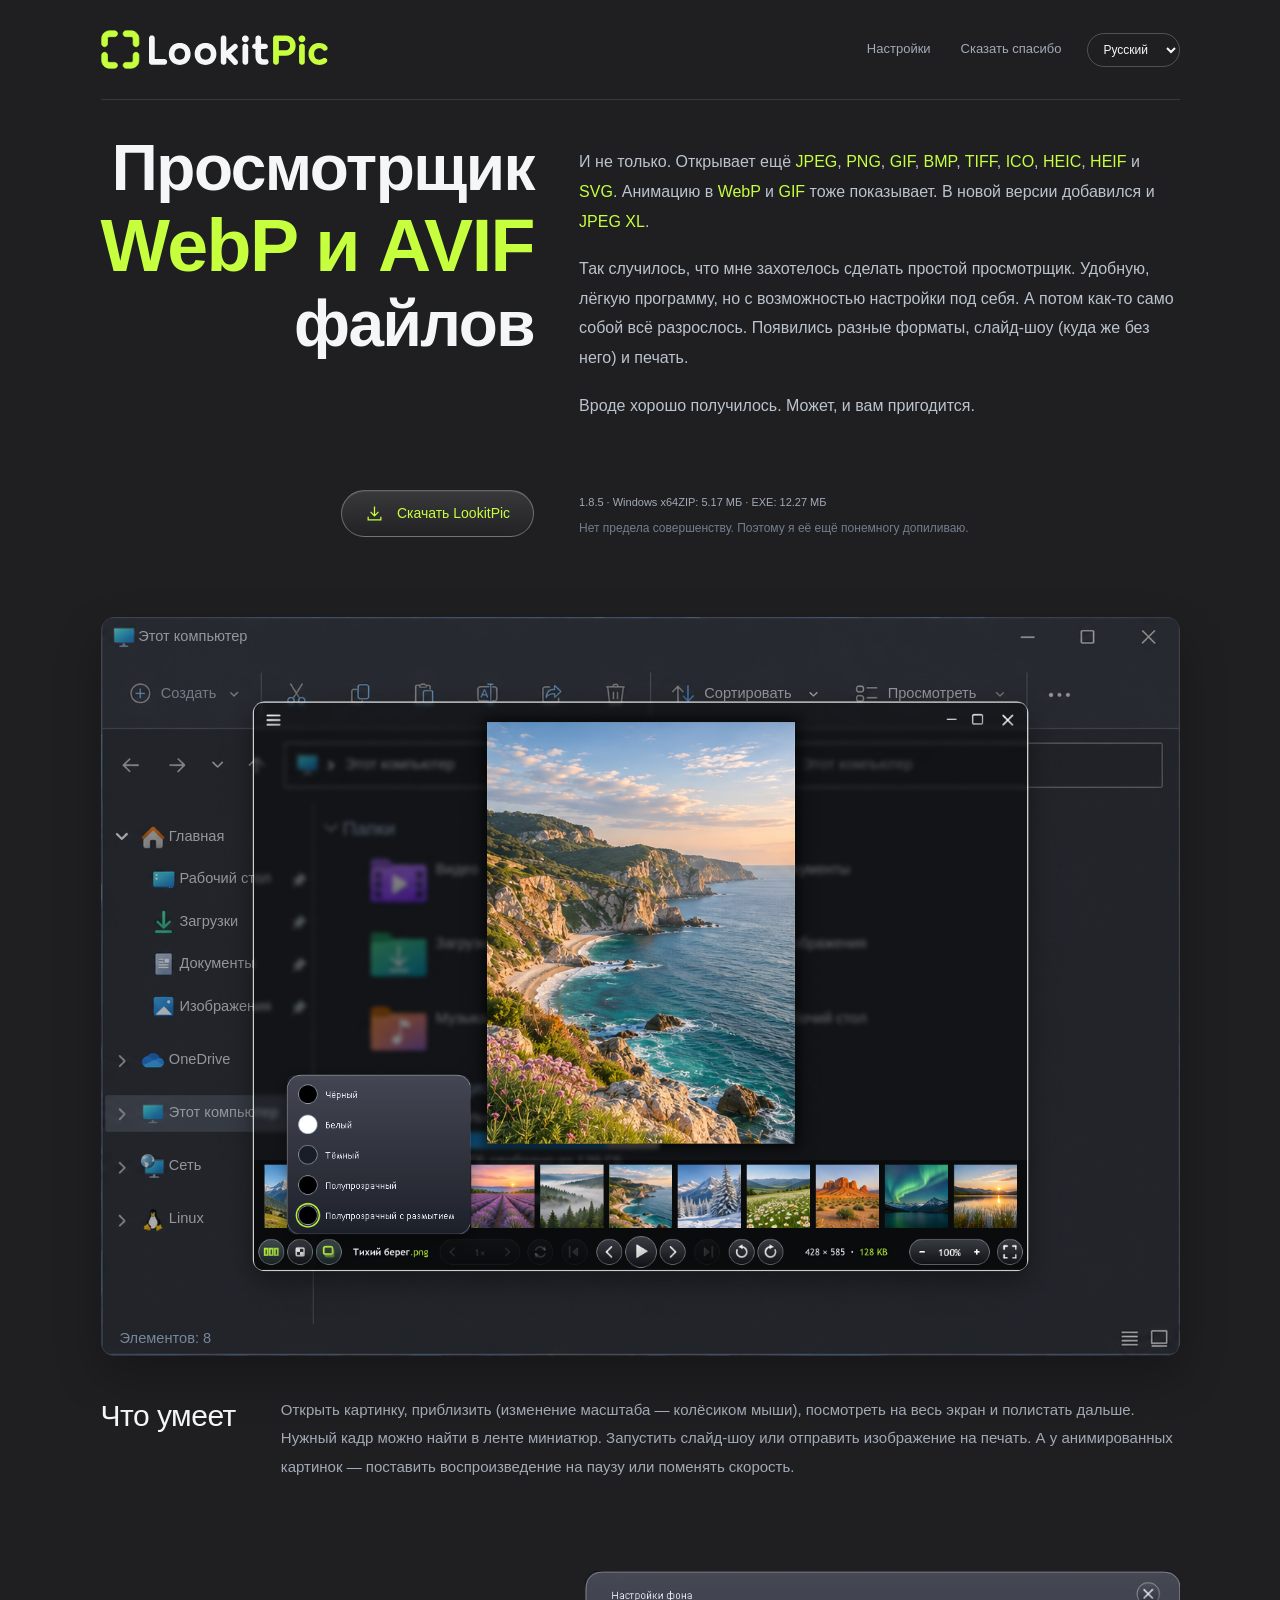
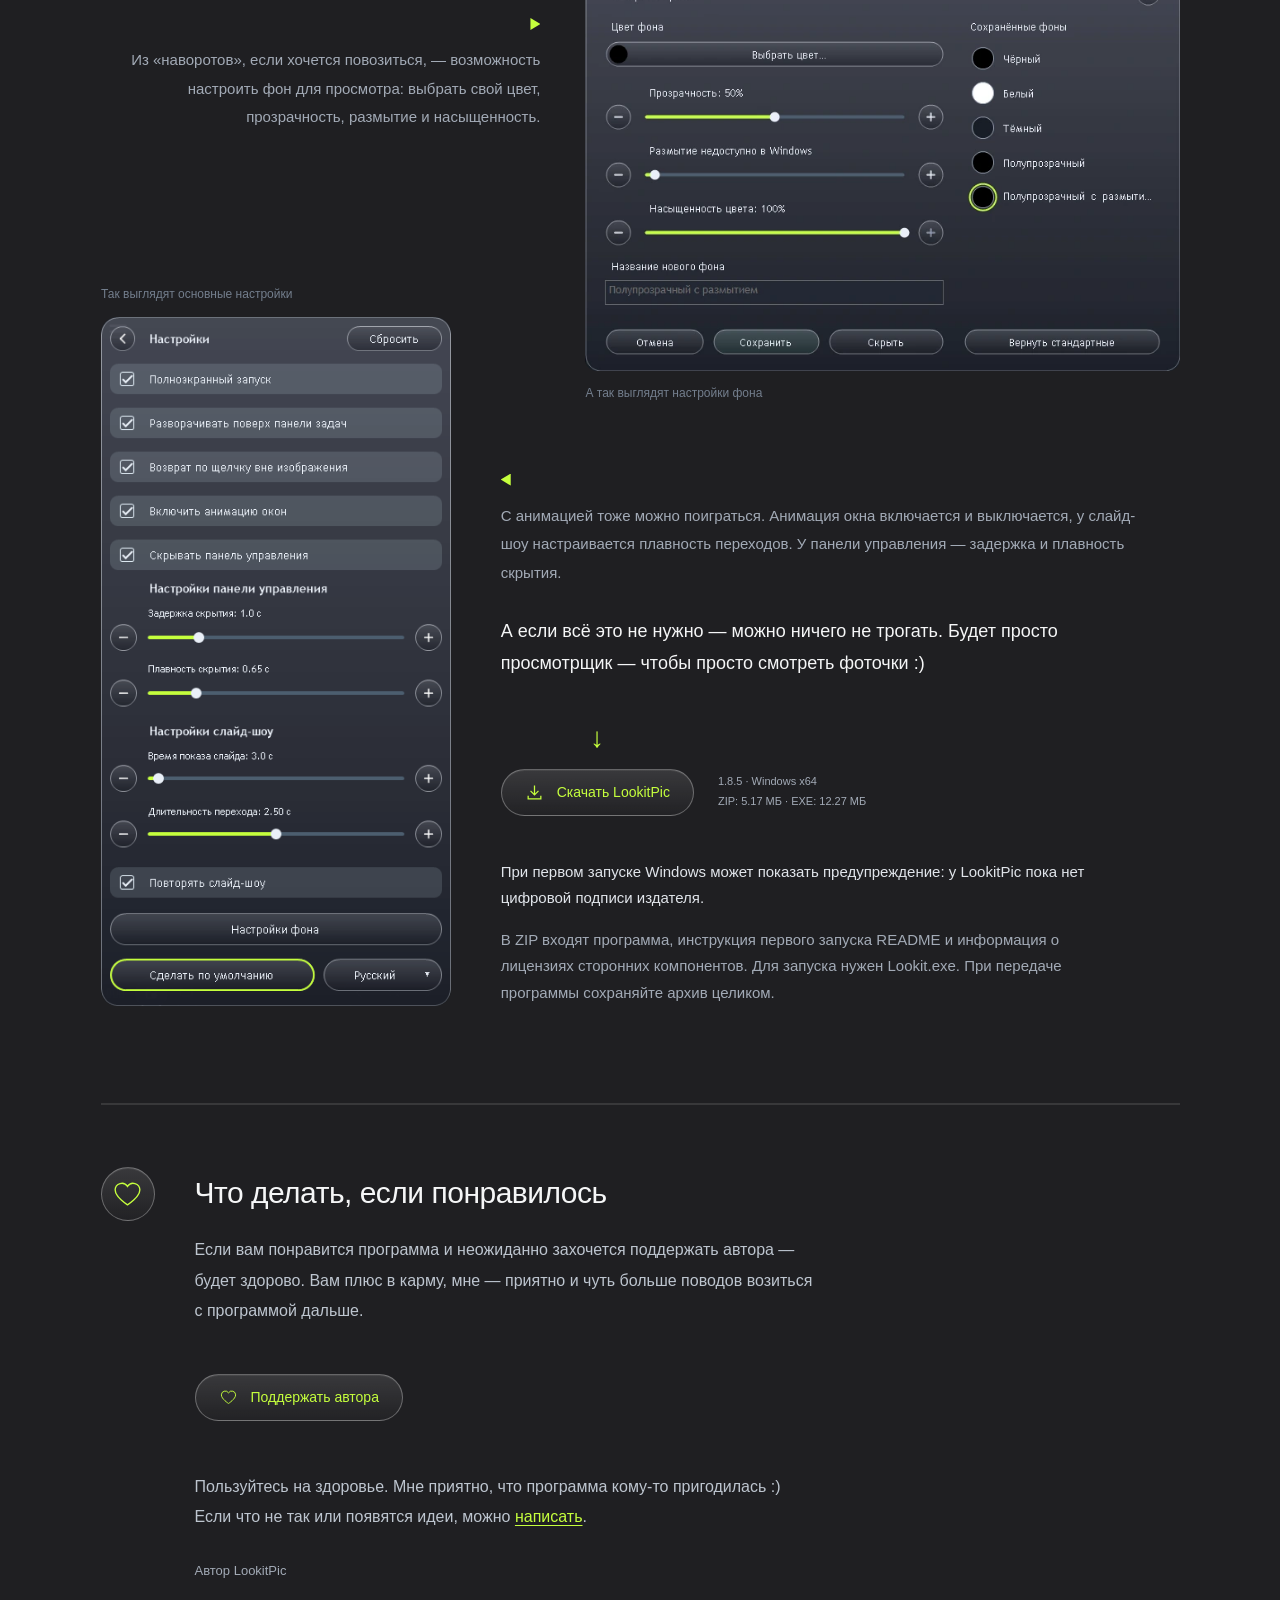
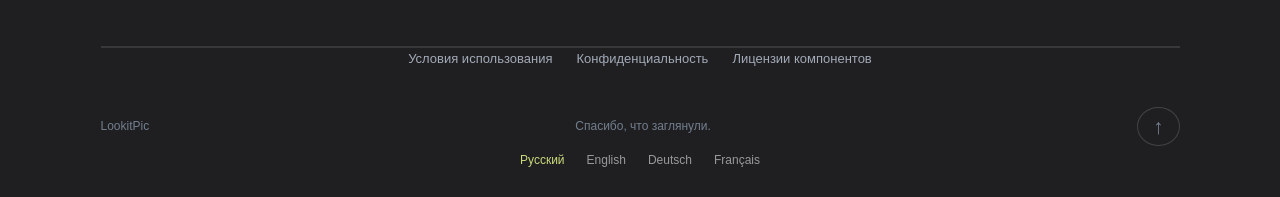
==== commit 156f08af: "Release LookitPic 1.8.5: AVIF cache and prefetch" ====
--- a/index.html
+++ b/index.html
@@ -5,7 +5,7 @@
   <title>LookitPic — бесплатный просмотрщик WebP и AVIF для Windows</title>
   <meta name="description" content="Бесплатный просмотрщик изображений для Windows x64: WebP, AVIF, HEIC, JPEG XL и другие форматы. Анимация, слайд-шоу и печать. Работает без установки.">
   <meta name="theme-color" content="#1f1f22"><link rel="icon" href="/assets/brand/lookitpic.ico?v=137">
-  <link rel="stylesheet" href="/style.css?v=135-language-outline"><script src="/config.js?v=136" defer></script><script src="/locales.js?v=184" defer></script><script src="/app.js?v=184" defer></script>
+  <link rel="stylesheet" href="/style.css?v=135-language-outline"><script src="/config.js?v=136" defer></script><script src="/locales.js?v=185" defer></script><script src="/app.js?v=185" defer></script>
 
 <link rel="canonical" href="https://lookitpic.com/">
 <link rel="alternate" hreflang="ru" href="https://lookitpic.com/">
@@ -29,7 +29,7 @@
 <meta name="twitter:description" content="Бесплатный просмотрщик изображений для Windows x64: WebP, AVIF, HEIC, JPEG XL и другие форматы. Анимация, слайд-шоу и печать. Работает без установки.">
 <meta name="twitter:image" content="https://lookitpic.com/assets/social/ru.png">
 <meta name="twitter:image:alt" content="Интерфейс LookitPic с фотографией побережья">
-<script type="application/ld+json">{"@context": "https://schema.org", "@type": "SoftwareApplication", "name": "LookitPic", "url": "https://lookitpic.com/", "description": "Бесплатный просмотрщик изображений для Windows x64: WebP, AVIF, HEIC, JPEG XL и другие форматы. Анимация, слайд-шоу и печать. Работает без установки.", "inLanguage": "ru", "applicationCategory": "MultimediaApplication", "operatingSystem": "Windows x64", "softwareVersion": "1.8.4", "downloadUrl": "https://github.com/lookitpic/LookitPic/releases/download/v1.8.4/Lookit.exe", "screenshot": "https://lookitpic.com/assets/social/ru.png", "offers": {"@type": "Offer", "price": "0", "priceCurrency": "USD"}}</script>
+<script type="application/ld+json">{"@context": "https://schema.org", "@type": "SoftwareApplication", "name": "LookitPic", "url": "https://lookitpic.com/", "description": "Бесплатный просмотрщик изображений для Windows x64: WebP, AVIF, HEIC, JPEG XL и другие форматы. Анимация, слайд-шоу и печать. Работает без установки.", "inLanguage": "ru", "applicationCategory": "MultimediaApplication", "operatingSystem": "Windows x64", "softwareVersion": "1.8.5", "downloadUrl": "https://github.com/lookitpic/LookitPic/releases/download/v1.8.5/Lookit.exe", "screenshot": "https://lookitpic.com/assets/social/ru.png", "offers": {"@type": "Offer", "price": "0", "priceCurrency": "USD"}}</script>
 <link rel="stylesheet" href="/donation.css?v=137"><!-- Yandex.Metrika counter -->
 <script type="text/javascript">
     (function(m,e,t,r,i,k,a){
@@ -61,7 +61,7 @@
     <p data-i18n="maybe">Вроде хорошо получилось. Может, и вам пригодится.</p>
     </div>
       <div class="hero-download">
-<div class="download-row"><a class="glass-button download-link" href="https://github.com/lookitpic/LookitPic/releases/download/v1.8.4/LookitPic_1.8.4.zip"><svg width="19" height="19" viewbox="0 0 24 24" fill="none" stroke="currentColor" stroke-width="1.6" aria-hidden="true"><path d="M12 3v12m-5-5 5 5 5-5M4 16v4h16v-4"/></svg><span data-i18n="download">Скачать LookitPic</span></a><span class="file-note" data-i18n="downloadMeta">1.8.4 · Windows x64<br>ZIP: 5.17 МБ · EXE: 12.27 МБ</span></div>
+<div class="download-row"><a class="glass-button download-link" href="https://github.com/lookitpic/LookitPic/releases/download/v1.8.5/LookitPic_1.8.5.zip"><svg width="19" height="19" viewbox="0 0 24 24" fill="none" stroke="currentColor" stroke-width="1.6" aria-hidden="true"><path d="M12 3v12m-5-5 5 5 5-5M4 16v4h16v-4"/></svg><span data-i18n="download">Скачать LookitPic</span></a><span class="file-note" data-i18n="downloadMeta">1.8.5 · Windows x64<br>ZIP: 5.17 МБ · EXE: 12.27 МБ</span></div>
     <p class="version-note" data-i18n="preview">Нет предела совершенству. Поэтому я её ещё понемногу допиливаю.</p>
       </div>
   </section>
@@ -131,7 +131,7 @@
     </div>
     <div class="settings-row animation-row">
       <figure class="settings-capture"><figcaption data-i18n="animationCaption">Так выглядят основные настройки</figcaption><span class="settings-panel-crop"><img id="animation-settings-shot" src="/assets/captures/ru-settings.webp" width="400" height="790" alt="Настройки анимации и панелей LookitPic" loading="lazy"></span></figure>
-      <div><p data-i18n="animationCopy">С анимацией тоже можно поиграться. Анимация окна включается и выключается, у слайд-шоу настраивается плавность переходов. У панели управления — задержка и плавность скрытия.</p><p class="no-pressure" data-i18n="noPressure">А если всё это не нужно — можно ничего не трогать. Будет просто просмотрщик — чтобы просто смотреть фоточки :)</p><div class="try-download"><div class="download-again"><span class="try-download-arrow" aria-hidden="true">↓</span><a class="glass-button download-link" href="https://github.com/lookitpic/LookitPic/releases/download/v1.8.4/LookitPic_1.8.4.zip"><svg width="19" height="19" viewbox="0 0 24 24" fill="none" stroke="currentColor" stroke-width="1.6" aria-hidden="true"><path d="M12 3v12m-5-5 5 5 5-5M4 16v4h16v-4"/></svg><span data-i18n="download">Скачать LookitPic</span></a><span class="file-note" data-i18n="downloadMeta">1.8.4 · Windows x64<br>ZIP: 5.17 МБ · EXE: 12.27 МБ</span></div></div>
+      <div><p data-i18n="animationCopy">С анимацией тоже можно поиграться. Анимация окна включается и выключается, у слайд-шоу настраивается плавность переходов. У панели управления — задержка и плавность скрытия.</p><p class="no-pressure" data-i18n="noPressure">А если всё это не нужно — можно ничего не трогать. Будет просто просмотрщик — чтобы просто смотреть фоточки :)</p><div class="try-download"><div class="download-again"><span class="try-download-arrow" aria-hidden="true">↓</span><a class="glass-button download-link" href="https://github.com/lookitpic/LookitPic/releases/download/v1.8.5/LookitPic_1.8.5.zip"><svg width="19" height="19" viewbox="0 0 24 24" fill="none" stroke="currentColor" stroke-width="1.6" aria-hidden="true"><path d="M12 3v12m-5-5 5 5 5-5M4 16v4h16v-4"/></svg><span data-i18n="download">Скачать LookitPic</span></a><span class="file-note" data-i18n="downloadMeta">1.8.5 · Windows x64<br>ZIP: 5.17 МБ · EXE: 12.27 МБ</span></div></div>
         <div class="download-notes"><p class="windows-note" data-i18n="windowsNote">При первом запуске Windows может показать предупреждение: у LookitPic пока нет цифровой подписи издателя.</p><p data-i18n="archiveNote">В ZIP входят программа, инструкция первого запуска README и информация о лицензиях сторонних компонентов. Для запуска нужен Lookit.exe. При передаче программы сохраняйте архив целиком.</p></div>
       </div>
     </div>
@@ -157,7 +157,7 @@
 <p id="feedback-status" role="status" aria-live="polite" tabindex="-1"></p></form>
 <script id="feedback-text" type="application/json">{"intro": "Хорошо, что решили написать. Положительные отзывы в себе держать не стоит :) Они приятны, но отрицательные помогают не застаиваться на месте и развиваться. Электронную почту указывать необязательно. Но если хотите получить ответ, оставьте свой адрес. Стараюсь всем отвечать.", "privacy": "Обращения принимает и хранит Formspree; уведомления поступают автору на электронную почту. Для защиты от спама используется Google reCAPTCHA. Formspree и Google могут обрабатывать технические данные браузера и сети. Сообщение и необязательный email используются для рассмотрения обращения и ответа.", "sending": "Отправляем…", "captcha": "Пройдите проверку «Я не робот». Если она не появилась, проверьте соединение и блокировщик содержимого.", "invalid": "Введите текст сообщения (от 3 до 5000 символов).", "error": "Не удалось подтвердить приём сообщения. Текст сохранён в форме. Проверьте соединение и повторите позже.", "success": "Сообщение отправлено!\nСпасибо, что уделили время!", "local": "Отправка доступна только на опубликованном сайте.", "back": "Вернуться на сайт", "title": "Сообщение принято — LookitPic", "unavailable": "Форма временно недоступна. Попробуйте позже."}</script></dialog>
 <script src="/feedback.js?v=feedback-inline3" defer></script>
-<dialog id="terms" class="feedback-dialog legal-dialog" aria-labelledby="terms-title"><h2 id="terms-title" data-i18n="termsTitle">Условия использования</h2><p data-i18n="termsUse">LookitPic можно бесплатно использовать в личных и рабочих целях. Разрешается передавать другим неизменённый архив программы вместе с лицензиями и уведомлениями об авторских правах. Права на сторонние компоненты определяются их собственными лицензиями.</p><p data-i18n="termsAsIs">Программа предоставляется «как есть», без гарантии отсутствия ошибок, пригодности для конкретной задачи и обязательства выпускать обновления. Ограничения гарантий и ответственности действуют только в пределах, допускаемых применимым законодательством. Эти условия не ограничивают права, предоставленные лицензиями сторонних компонентов.</p><form method="dialog" class="legal-close-form"><button type="submit" class="legal-close"><span aria-hidden="true">×</span><span class="visually-hidden" data-i18n="legalClose">Закрыть</span></button></form></dialog><dialog id="privacy" class="feedback-dialog legal-dialog" aria-labelledby="privacy-title"><h2 id="privacy-title" data-i18n="privacyTitle">Конфиденциальность</h2><p data-i18n="privacyBrowser">На сайте используется Яндекс Метрика для статистики посещений, источников переходов и взаимодействий со страницами. Сервис может использовать cookies и передаёт данные о посещении Яндексу. Реклама на сайте не размещается. Выбранный язык сохраняется в вашем браузере.</p><p data-i18n="privacyDraft">При отправке обращения автор программы получает текст сообщения и указанный вами адрес для ответа. Они используются только для рассмотрения обращения и переписки, без рекламных рассылок.</p><p>Обращения принимает и хранит Formspree; уведомления поступают автору на электронную почту. Для защиты от спама используется Google reCAPTCHA. Formspree и Google могут обрабатывать технические данные браузера и сети. Сообщение и необязательный email используются для рассмотрения обращения и ответа.</p><form method="dialog" class="legal-close-form"><button type="submit" class="legal-close"><span aria-hidden="true">×</span><span class="visually-hidden" data-i18n="legalClose">Закрыть</span></button></form></dialog><dialog id="licences" class="feedback-dialog legal-dialog" aria-labelledby="licences-title"><h2 id="licences-title" data-i18n="licencesTitle">Лицензии компонентов</h2><p data-i18n="licencesCopy">Лицензии и уведомление входят в ZIP с программой. Исходники компонентов LGPL доступны отдельно по ссылке ниже и на странице выпуска GitHub.</p><ul><li><a href="/legal/THIRD_PARTY_LICENSES.txt" data-i18n="licenceText">Тексты лицензий</a></li><li><a href="/legal/THIRD_PARTY_NOTICE.txt" data-i18n="licenceNotice">Уведомления о компонентах</a></li><li><a href="https://github.com/lookitpic/LookitPic/releases/download/v1.8.4/LGPL_SOURCES.zip" data-i18n="licenceSource">Исходники LGPL</a></li></ul><form method="dialog" class="legal-close-form"><button type="submit" class="legal-close"><span aria-hidden="true">×</span><span class="visually-hidden" data-i18n="legalClose">Закрыть</span></button></form></dialog><dialog id="consent" class="feedback-dialog legal-dialog" aria-labelledby="consent-title"><h2 id="consent-title" data-i18n="consentTitle">Согласие на обработку данных</h2><p data-i18n="consentDraft">Я согласен на обработку автором программы текста моего обращения и указанного адреса для ответа: получение, передачу через сервис отправки, хранение в электронной почте и использование для рассмотрения обращения и переписки. Данные не используются для рекламных рассылок.</p><form method="dialog" class="legal-close-form"><button type="submit" class="legal-close"><span aria-hidden="true">×</span><span class="visually-hidden" data-i18n="legalClose">Закрыть</span></button></form></dialog><script src="/legal.js?v=1" defer></script><dialog id="donation-dialog" class="feedback-dialog donation-dialog" aria-describedby="donation-description" aria-label="Поддержать LookitPic">
+<dialog id="terms" class="feedback-dialog legal-dialog" aria-labelledby="terms-title"><h2 id="terms-title" data-i18n="termsTitle">Условия использования</h2><p data-i18n="termsUse">LookitPic можно бесплатно использовать в личных и рабочих целях. Разрешается передавать другим неизменённый архив программы вместе с лицензиями и уведомлениями об авторских правах. Права на сторонние компоненты определяются их собственными лицензиями.</p><p data-i18n="termsAsIs">Программа предоставляется «как есть», без гарантии отсутствия ошибок, пригодности для конкретной задачи и обязательства выпускать обновления. Ограничения гарантий и ответственности действуют только в пределах, допускаемых применимым законодательством. Эти условия не ограничивают права, предоставленные лицензиями сторонних компонентов.</p><form method="dialog" class="legal-close-form"><button type="submit" class="legal-close"><span aria-hidden="true">×</span><span class="visually-hidden" data-i18n="legalClose">Закрыть</span></button></form></dialog><dialog id="privacy" class="feedback-dialog legal-dialog" aria-labelledby="privacy-title"><h2 id="privacy-title" data-i18n="privacyTitle">Конфиденциальность</h2><p data-i18n="privacyBrowser">На сайте используется Яндекс Метрика для статистики посещений, источников переходов и взаимодействий со страницами. Сервис может использовать cookies и передаёт данные о посещении Яндексу. Реклама на сайте не размещается. Выбранный язык сохраняется в вашем браузере.</p><p data-i18n="privacyDraft">При отправке обращения автор программы получает текст сообщения и указанный вами адрес для ответа. Они используются только для рассмотрения обращения и переписки, без рекламных рассылок.</p><p>Обращения принимает и хранит Formspree; уведомления поступают автору на электронную почту. Для защиты от спама используется Google reCAPTCHA. Formspree и Google могут обрабатывать технические данные браузера и сети. Сообщение и необязательный email используются для рассмотрения обращения и ответа.</p><form method="dialog" class="legal-close-form"><button type="submit" class="legal-close"><span aria-hidden="true">×</span><span class="visually-hidden" data-i18n="legalClose">Закрыть</span></button></form></dialog><dialog id="licences" class="feedback-dialog legal-dialog" aria-labelledby="licences-title"><h2 id="licences-title" data-i18n="licencesTitle">Лицензии компонентов</h2><p data-i18n="licencesCopy">Лицензии и уведомление входят в ZIP с программой. Исходники компонентов LGPL доступны отдельно по ссылке ниже и на странице выпуска GitHub.</p><ul><li><a href="/legal/THIRD_PARTY_LICENSES.txt" data-i18n="licenceText">Тексты лицензий</a></li><li><a href="/legal/THIRD_PARTY_NOTICE.txt" data-i18n="licenceNotice">Уведомления о компонентах</a></li><li><a href="https://github.com/lookitpic/LookitPic/releases/download/v1.8.5/LGPL_SOURCES.zip" data-i18n="licenceSource">Исходники LGPL</a></li></ul><form method="dialog" class="legal-close-form"><button type="submit" class="legal-close"><span aria-hidden="true">×</span><span class="visually-hidden" data-i18n="legalClose">Закрыть</span></button></form></dialog><dialog id="consent" class="feedback-dialog legal-dialog" aria-labelledby="consent-title"><h2 id="consent-title" data-i18n="consentTitle">Согласие на обработку данных</h2><p data-i18n="consentDraft">Я согласен на обработку автором программы текста моего обращения и указанного адреса для ответа: получение, передачу через сервис отправки, хранение в электронной почте и использование для рассмотрения обращения и переписки. Данные не используются для рекламных рассылок.</p><form method="dialog" class="legal-close-form"><button type="submit" class="legal-close"><span aria-hidden="true">×</span><span class="visually-hidden" data-i18n="legalClose">Закрыть</span></button></form></dialog><script src="/legal.js?v=1" defer></script><dialog id="donation-dialog" class="feedback-dialog donation-dialog" aria-describedby="donation-description" aria-label="Поддержать LookitPic">
 <img class="donation-brand" src="/assets/brand/wordmark.svg?v=137" alt="LookitPic" width="200" height="34">
 
 <p>Большое спасибо за поддержку!<br>Это очень важно для меня</p>
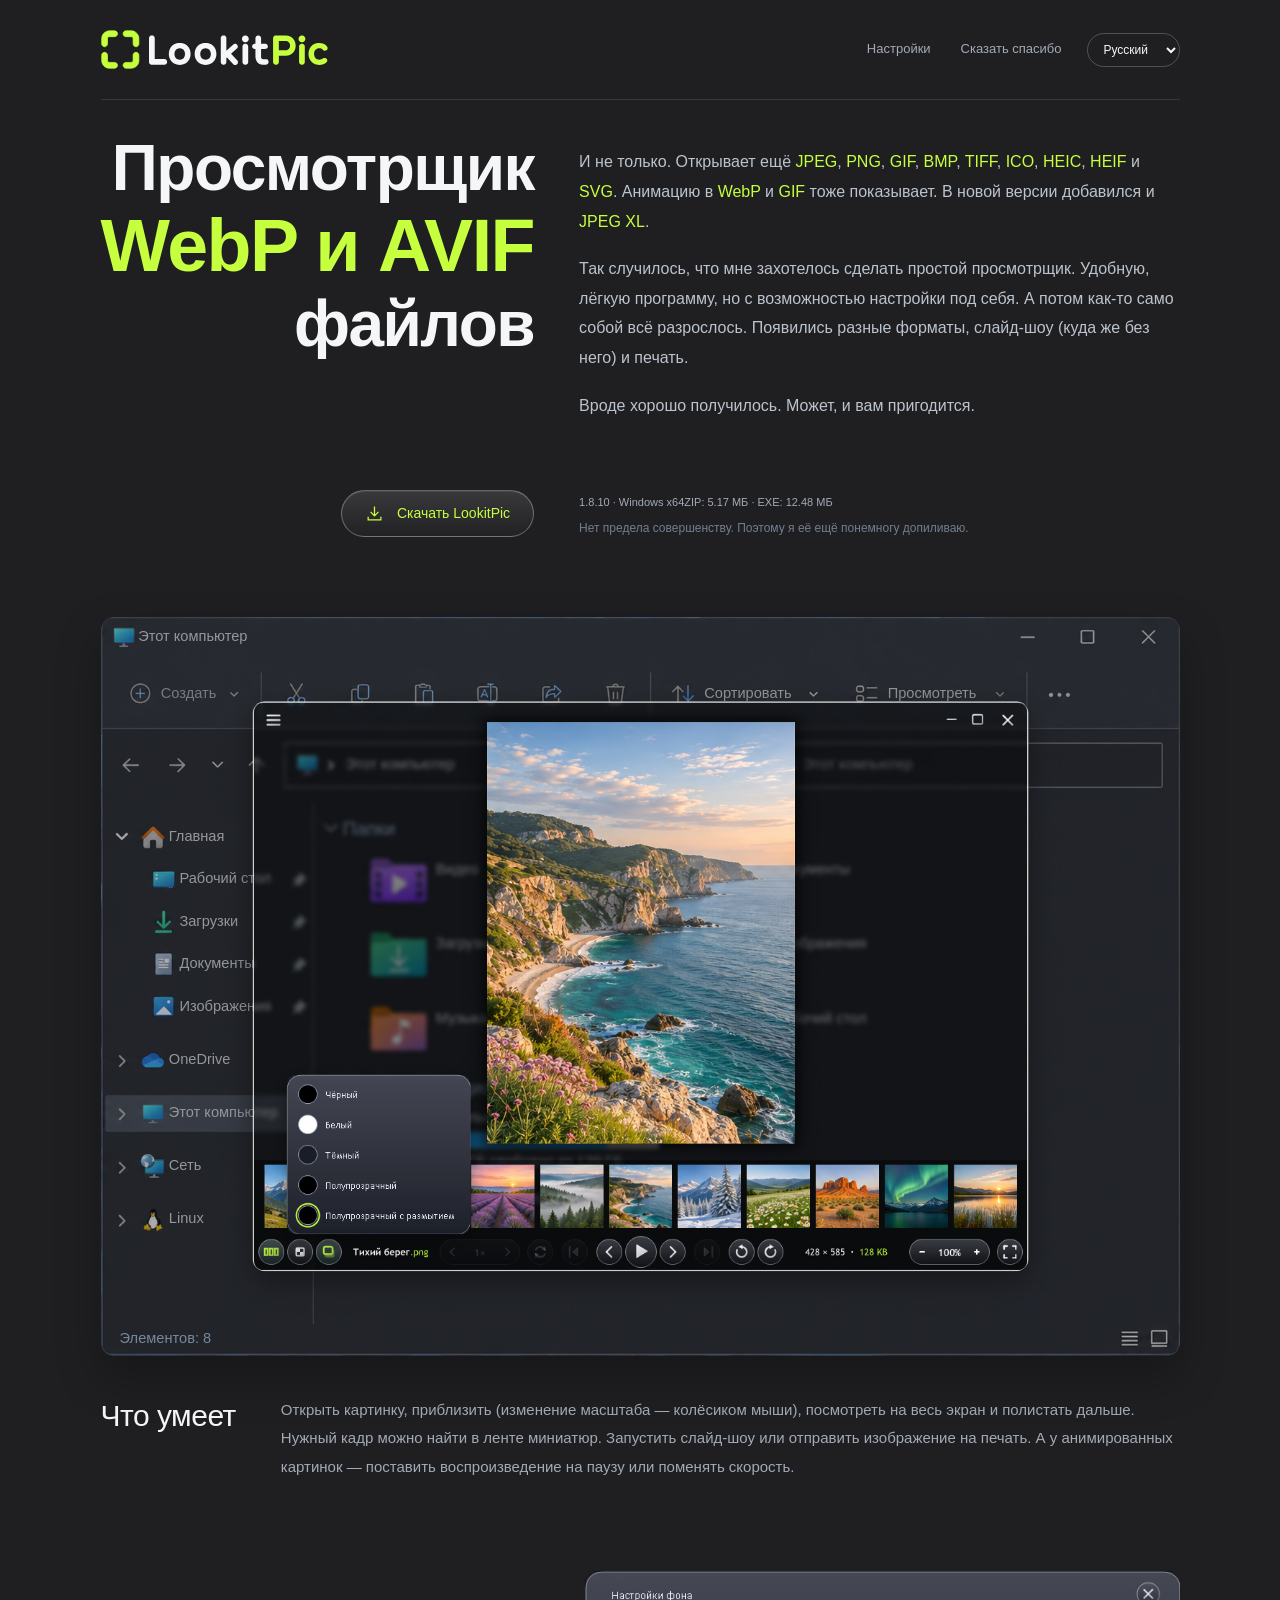
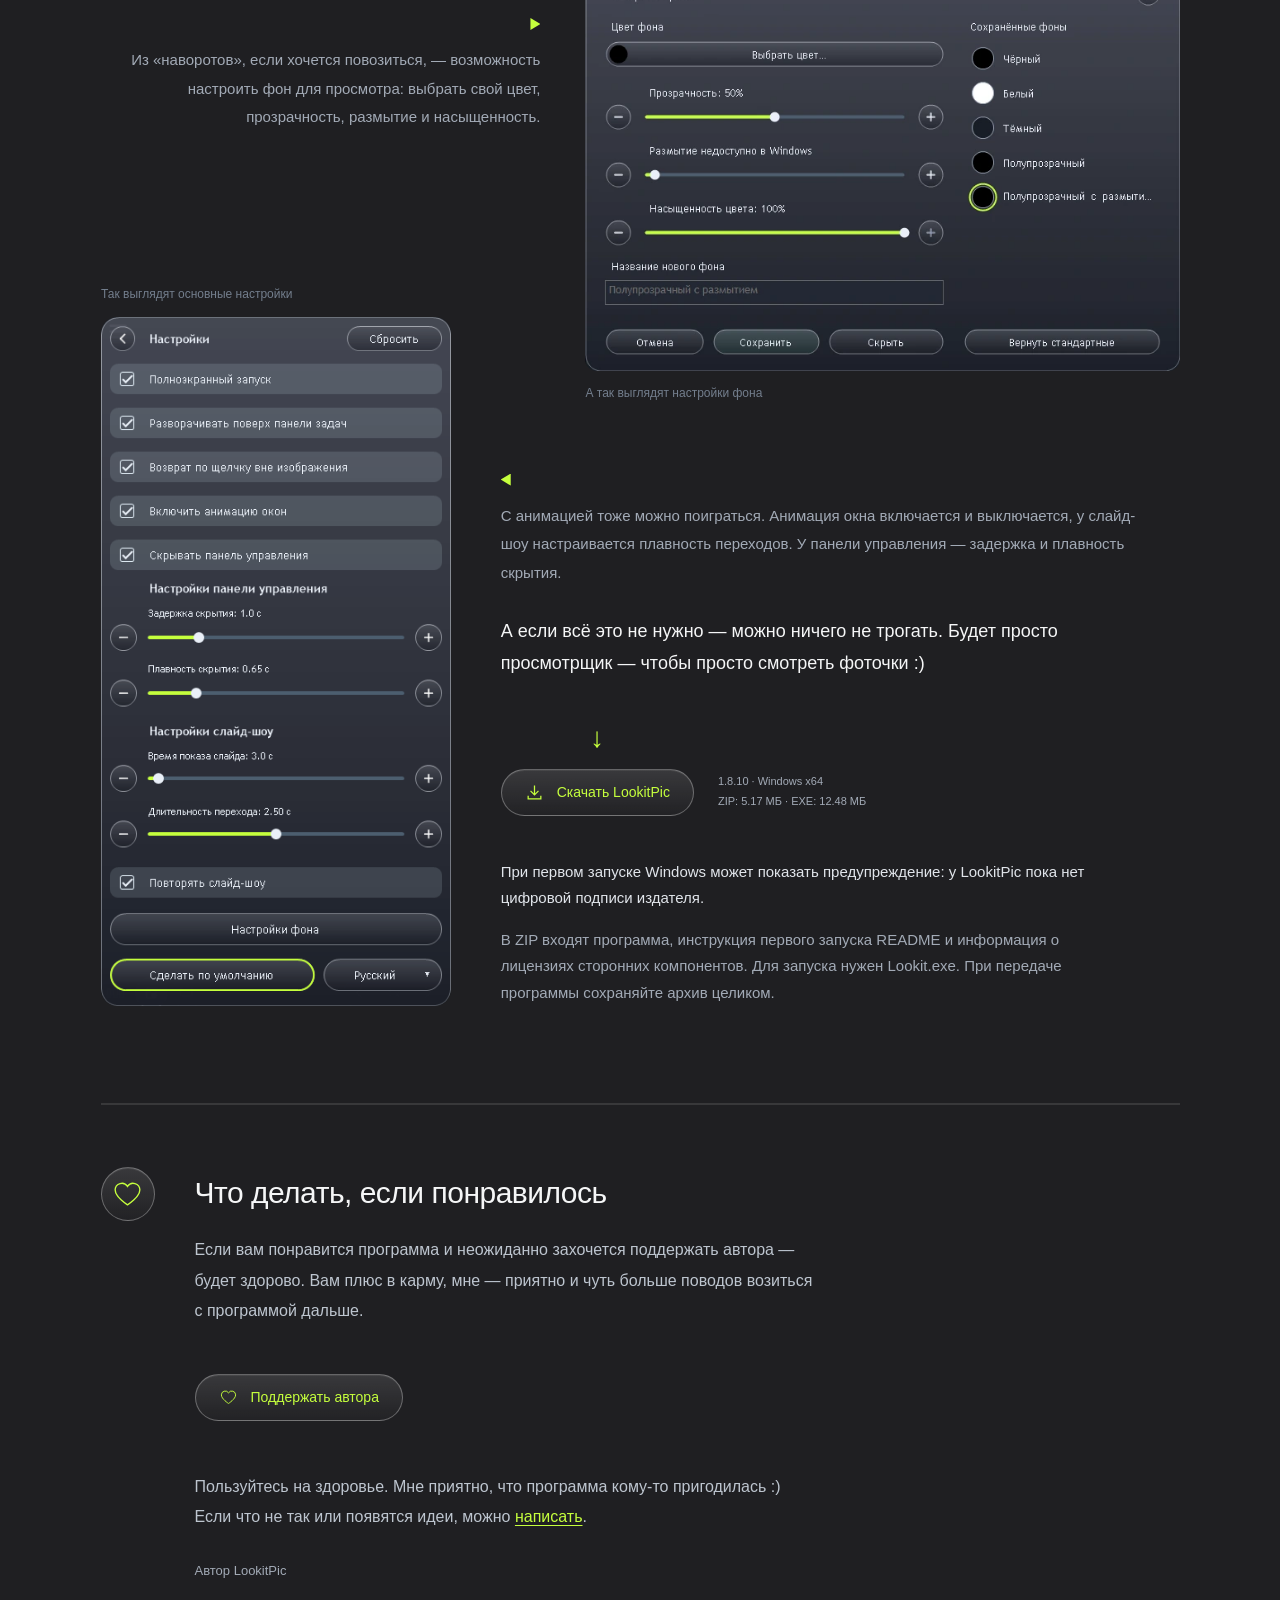
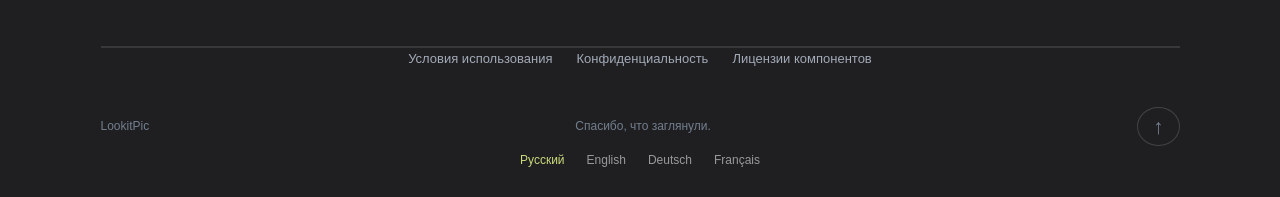
==== commit 1e007a1e: "Release LookitPic 1.8.10: thumbnail preloading and navigation" ====
--- a/index.html
+++ b/index.html
@@ -5,7 +5,7 @@
   <title>LookitPic — бесплатный просмотрщик WebP и AVIF для Windows</title>
   <meta name="description" content="Бесплатный просмотрщик изображений для Windows x64: WebP, AVIF, HEIC, JPEG XL и другие форматы. Анимация, слайд-шоу и печать. Работает без установки.">
   <meta name="theme-color" content="#1f1f22"><link rel="icon" href="/assets/brand/lookitpic.ico?v=137">
-  <link rel="stylesheet" href="/style.css?v=135-language-outline"><script src="/config.js?v=136" defer></script><script src="/locales.js?v=185" defer></script><script src="/app.js?v=185" defer></script>
+  <link rel="stylesheet" href="/style.css?v=135-language-outline"><script src="/config.js?v=136" defer></script><script src="/locales.js?v=1810" defer></script><script src="/app.js?v=1810" defer></script>
 
 <link rel="canonical" href="https://lookitpic.com/">
 <link rel="alternate" hreflang="ru" href="https://lookitpic.com/">
@@ -29,7 +29,7 @@
 <meta name="twitter:description" content="Бесплатный просмотрщик изображений для Windows x64: WebP, AVIF, HEIC, JPEG XL и другие форматы. Анимация, слайд-шоу и печать. Работает без установки.">
 <meta name="twitter:image" content="https://lookitpic.com/assets/social/ru.png">
 <meta name="twitter:image:alt" content="Интерфейс LookitPic с фотографией побережья">
-<script type="application/ld+json">{"@context": "https://schema.org", "@type": "SoftwareApplication", "name": "LookitPic", "url": "https://lookitpic.com/", "description": "Бесплатный просмотрщик изображений для Windows x64: WebP, AVIF, HEIC, JPEG XL и другие форматы. Анимация, слайд-шоу и печать. Работает без установки.", "inLanguage": "ru", "applicationCategory": "MultimediaApplication", "operatingSystem": "Windows x64", "softwareVersion": "1.8.5", "downloadUrl": "https://github.com/lookitpic/LookitPic/releases/download/v1.8.5/Lookit.exe", "screenshot": "https://lookitpic.com/assets/social/ru.png", "offers": {"@type": "Offer", "price": "0", "priceCurrency": "USD"}}</script>
+<script type="application/ld+json">{"@context": "https://schema.org", "@type": "SoftwareApplication", "name": "LookitPic", "url": "https://lookitpic.com/", "description": "Бесплатный просмотрщик изображений для Windows x64: WebP, AVIF, HEIC, JPEG XL и другие форматы. Анимация, слайд-шоу и печать. Работает без установки.", "inLanguage": "ru", "applicationCategory": "MultimediaApplication", "operatingSystem": "Windows x64", "softwareVersion": "1.8.10", "downloadUrl": "https://github.com/lookitpic/LookitPic/releases/download/v1.8.10/Lookit.exe", "screenshot": "https://lookitpic.com/assets/social/ru.png", "offers": {"@type": "Offer", "price": "0", "priceCurrency": "USD"}}</script>
 <link rel="stylesheet" href="/donation.css?v=137"><!-- Yandex.Metrika counter -->
 <script type="text/javascript">
     (function(m,e,t,r,i,k,a){
@@ -61,7 +61,7 @@
     <p data-i18n="maybe">Вроде хорошо получилось. Может, и вам пригодится.</p>
     </div>
       <div class="hero-download">
-<div class="download-row"><a class="glass-button download-link" href="https://github.com/lookitpic/LookitPic/releases/download/v1.8.5/LookitPic_1.8.5.zip"><svg width="19" height="19" viewbox="0 0 24 24" fill="none" stroke="currentColor" stroke-width="1.6" aria-hidden="true"><path d="M12 3v12m-5-5 5 5 5-5M4 16v4h16v-4"/></svg><span data-i18n="download">Скачать LookitPic</span></a><span class="file-note" data-i18n="downloadMeta">1.8.5 · Windows x64<br>ZIP: 5.17 МБ · EXE: 12.27 МБ</span></div>
+<div class="download-row"><a class="glass-button download-link" href="https://github.com/lookitpic/LookitPic/releases/download/v1.8.10/LookitPic_1.8.10.zip"><svg width="19" height="19" viewbox="0 0 24 24" fill="none" stroke="currentColor" stroke-width="1.6" aria-hidden="true"><path d="M12 3v12m-5-5 5 5 5-5M4 16v4h16v-4"/></svg><span data-i18n="download">Скачать LookitPic</span></a><span class="file-note" data-i18n="downloadMeta">1.8.10 · Windows x64<br>ZIP: 5.17 МБ · EXE: 12.48 МБ</span></div>
     <p class="version-note" data-i18n="preview">Нет предела совершенству. Поэтому я её ещё понемногу допиливаю.</p>
       </div>
   </section>
@@ -131,7 +131,7 @@
     </div>
     <div class="settings-row animation-row">
       <figure class="settings-capture"><figcaption data-i18n="animationCaption">Так выглядят основные настройки</figcaption><span class="settings-panel-crop"><img id="animation-settings-shot" src="/assets/captures/ru-settings.webp" width="400" height="790" alt="Настройки анимации и панелей LookitPic" loading="lazy"></span></figure>
-      <div><p data-i18n="animationCopy">С анимацией тоже можно поиграться. Анимация окна включается и выключается, у слайд-шоу настраивается плавность переходов. У панели управления — задержка и плавность скрытия.</p><p class="no-pressure" data-i18n="noPressure">А если всё это не нужно — можно ничего не трогать. Будет просто просмотрщик — чтобы просто смотреть фоточки :)</p><div class="try-download"><div class="download-again"><span class="try-download-arrow" aria-hidden="true">↓</span><a class="glass-button download-link" href="https://github.com/lookitpic/LookitPic/releases/download/v1.8.5/LookitPic_1.8.5.zip"><svg width="19" height="19" viewbox="0 0 24 24" fill="none" stroke="currentColor" stroke-width="1.6" aria-hidden="true"><path d="M12 3v12m-5-5 5 5 5-5M4 16v4h16v-4"/></svg><span data-i18n="download">Скачать LookitPic</span></a><span class="file-note" data-i18n="downloadMeta">1.8.5 · Windows x64<br>ZIP: 5.17 МБ · EXE: 12.27 МБ</span></div></div>
+      <div><p data-i18n="animationCopy">С анимацией тоже можно поиграться. Анимация окна включается и выключается, у слайд-шоу настраивается плавность переходов. У панели управления — задержка и плавность скрытия.</p><p class="no-pressure" data-i18n="noPressure">А если всё это не нужно — можно ничего не трогать. Будет просто просмотрщик — чтобы просто смотреть фоточки :)</p><div class="try-download"><div class="download-again"><span class="try-download-arrow" aria-hidden="true">↓</span><a class="glass-button download-link" href="https://github.com/lookitpic/LookitPic/releases/download/v1.8.10/LookitPic_1.8.10.zip"><svg width="19" height="19" viewbox="0 0 24 24" fill="none" stroke="currentColor" stroke-width="1.6" aria-hidden="true"><path d="M12 3v12m-5-5 5 5 5-5M4 16v4h16v-4"/></svg><span data-i18n="download">Скачать LookitPic</span></a><span class="file-note" data-i18n="downloadMeta">1.8.10 · Windows x64<br>ZIP: 5.17 МБ · EXE: 12.48 МБ</span></div></div>
         <div class="download-notes"><p class="windows-note" data-i18n="windowsNote">При первом запуске Windows может показать предупреждение: у LookitPic пока нет цифровой подписи издателя.</p><p data-i18n="archiveNote">В ZIP входят программа, инструкция первого запуска README и информация о лицензиях сторонних компонентов. Для запуска нужен Lookit.exe. При передаче программы сохраняйте архив целиком.</p></div>
       </div>
     </div>
@@ -157,7 +157,7 @@
 <p id="feedback-status" role="status" aria-live="polite" tabindex="-1"></p></form>
 <script id="feedback-text" type="application/json">{"intro": "Хорошо, что решили написать. Положительные отзывы в себе держать не стоит :) Они приятны, но отрицательные помогают не застаиваться на месте и развиваться. Электронную почту указывать необязательно. Но если хотите получить ответ, оставьте свой адрес. Стараюсь всем отвечать.", "privacy": "Обращения принимает и хранит Formspree; уведомления поступают автору на электронную почту. Для защиты от спама используется Google reCAPTCHA. Formspree и Google могут обрабатывать технические данные браузера и сети. Сообщение и необязательный email используются для рассмотрения обращения и ответа.", "sending": "Отправляем…", "captcha": "Пройдите проверку «Я не робот». Если она не появилась, проверьте соединение и блокировщик содержимого.", "invalid": "Введите текст сообщения (от 3 до 5000 символов).", "error": "Не удалось подтвердить приём сообщения. Текст сохранён в форме. Проверьте соединение и повторите позже.", "success": "Сообщение отправлено!\nСпасибо, что уделили время!", "local": "Отправка доступна только на опубликованном сайте.", "back": "Вернуться на сайт", "title": "Сообщение принято — LookitPic", "unavailable": "Форма временно недоступна. Попробуйте позже."}</script></dialog>
 <script src="/feedback.js?v=feedback-inline3" defer></script>
-<dialog id="terms" class="feedback-dialog legal-dialog" aria-labelledby="terms-title"><h2 id="terms-title" data-i18n="termsTitle">Условия использования</h2><p data-i18n="termsUse">LookitPic можно бесплатно использовать в личных и рабочих целях. Разрешается передавать другим неизменённый архив программы вместе с лицензиями и уведомлениями об авторских правах. Права на сторонние компоненты определяются их собственными лицензиями.</p><p data-i18n="termsAsIs">Программа предоставляется «как есть», без гарантии отсутствия ошибок, пригодности для конкретной задачи и обязательства выпускать обновления. Ограничения гарантий и ответственности действуют только в пределах, допускаемых применимым законодательством. Эти условия не ограничивают права, предоставленные лицензиями сторонних компонентов.</p><form method="dialog" class="legal-close-form"><button type="submit" class="legal-close"><span aria-hidden="true">×</span><span class="visually-hidden" data-i18n="legalClose">Закрыть</span></button></form></dialog><dialog id="privacy" class="feedback-dialog legal-dialog" aria-labelledby="privacy-title"><h2 id="privacy-title" data-i18n="privacyTitle">Конфиденциальность</h2><p data-i18n="privacyBrowser">На сайте используется Яндекс Метрика для статистики посещений, источников переходов и взаимодействий со страницами. Сервис может использовать cookies и передаёт данные о посещении Яндексу. Реклама на сайте не размещается. Выбранный язык сохраняется в вашем браузере.</p><p data-i18n="privacyDraft">При отправке обращения автор программы получает текст сообщения и указанный вами адрес для ответа. Они используются только для рассмотрения обращения и переписки, без рекламных рассылок.</p><p>Обращения принимает и хранит Formspree; уведомления поступают автору на электронную почту. Для защиты от спама используется Google reCAPTCHA. Formspree и Google могут обрабатывать технические данные браузера и сети. Сообщение и необязательный email используются для рассмотрения обращения и ответа.</p><form method="dialog" class="legal-close-form"><button type="submit" class="legal-close"><span aria-hidden="true">×</span><span class="visually-hidden" data-i18n="legalClose">Закрыть</span></button></form></dialog><dialog id="licences" class="feedback-dialog legal-dialog" aria-labelledby="licences-title"><h2 id="licences-title" data-i18n="licencesTitle">Лицензии компонентов</h2><p data-i18n="licencesCopy">Лицензии и уведомление входят в ZIP с программой. Исходники компонентов LGPL доступны отдельно по ссылке ниже и на странице выпуска GitHub.</p><ul><li><a href="/legal/THIRD_PARTY_LICENSES.txt" data-i18n="licenceText">Тексты лицензий</a></li><li><a href="/legal/THIRD_PARTY_NOTICE.txt" data-i18n="licenceNotice">Уведомления о компонентах</a></li><li><a href="https://github.com/lookitpic/LookitPic/releases/download/v1.8.5/LGPL_SOURCES.zip" data-i18n="licenceSource">Исходники LGPL</a></li></ul><form method="dialog" class="legal-close-form"><button type="submit" class="legal-close"><span aria-hidden="true">×</span><span class="visually-hidden" data-i18n="legalClose">Закрыть</span></button></form></dialog><dialog id="consent" class="feedback-dialog legal-dialog" aria-labelledby="consent-title"><h2 id="consent-title" data-i18n="consentTitle">Согласие на обработку данных</h2><p data-i18n="consentDraft">Я согласен на обработку автором программы текста моего обращения и указанного адреса для ответа: получение, передачу через сервис отправки, хранение в электронной почте и использование для рассмотрения обращения и переписки. Данные не используются для рекламных рассылок.</p><form method="dialog" class="legal-close-form"><button type="submit" class="legal-close"><span aria-hidden="true">×</span><span class="visually-hidden" data-i18n="legalClose">Закрыть</span></button></form></dialog><script src="/legal.js?v=1" defer></script><dialog id="donation-dialog" class="feedback-dialog donation-dialog" aria-describedby="donation-description" aria-label="Поддержать LookitPic">
+<dialog id="terms" class="feedback-dialog legal-dialog" aria-labelledby="terms-title"><h2 id="terms-title" data-i18n="termsTitle">Условия использования</h2><p data-i18n="termsUse">LookitPic можно бесплатно использовать в личных и рабочих целях. Разрешается передавать другим неизменённый архив программы вместе с лицензиями и уведомлениями об авторских правах. Права на сторонние компоненты определяются их собственными лицензиями.</p><p data-i18n="termsAsIs">Программа предоставляется «как есть», без гарантии отсутствия ошибок, пригодности для конкретной задачи и обязательства выпускать обновления. Ограничения гарантий и ответственности действуют только в пределах, допускаемых применимым законодательством. Эти условия не ограничивают права, предоставленные лицензиями сторонних компонентов.</p><form method="dialog" class="legal-close-form"><button type="submit" class="legal-close"><span aria-hidden="true">×</span><span class="visually-hidden" data-i18n="legalClose">Закрыть</span></button></form></dialog><dialog id="privacy" class="feedback-dialog legal-dialog" aria-labelledby="privacy-title"><h2 id="privacy-title" data-i18n="privacyTitle">Конфиденциальность</h2><p data-i18n="privacyBrowser">На сайте используется Яндекс Метрика для статистики посещений, источников переходов и взаимодействий со страницами. Сервис может использовать cookies и передаёт данные о посещении Яндексу. Реклама на сайте не размещается. Выбранный язык сохраняется в вашем браузере.</p><p data-i18n="privacyDraft">При отправке обращения автор программы получает текст сообщения и указанный вами адрес для ответа. Они используются только для рассмотрения обращения и переписки, без рекламных рассылок.</p><p>Обращения принимает и хранит Formspree; уведомления поступают автору на электронную почту. Для защиты от спама используется Google reCAPTCHA. Formspree и Google могут обрабатывать технические данные браузера и сети. Сообщение и необязательный email используются для рассмотрения обращения и ответа.</p><form method="dialog" class="legal-close-form"><button type="submit" class="legal-close"><span aria-hidden="true">×</span><span class="visually-hidden" data-i18n="legalClose">Закрыть</span></button></form></dialog><dialog id="licences" class="feedback-dialog legal-dialog" aria-labelledby="licences-title"><h2 id="licences-title" data-i18n="licencesTitle">Лицензии компонентов</h2><p data-i18n="licencesCopy">Лицензии и уведомление входят в ZIP с программой. Исходники компонентов LGPL доступны отдельно по ссылке ниже и на странице выпуска GitHub.</p><ul><li><a href="/legal/THIRD_PARTY_LICENSES.txt" data-i18n="licenceText">Тексты лицензий</a></li><li><a href="/legal/THIRD_PARTY_NOTICE.txt" data-i18n="licenceNotice">Уведомления о компонентах</a></li><li><a href="https://github.com/lookitpic/LookitPic/releases/download/v1.8.10/LGPL_SOURCES.zip" data-i18n="licenceSource">Исходники LGPL</a></li></ul><form method="dialog" class="legal-close-form"><button type="submit" class="legal-close"><span aria-hidden="true">×</span><span class="visually-hidden" data-i18n="legalClose">Закрыть</span></button></form></dialog><dialog id="consent" class="feedback-dialog legal-dialog" aria-labelledby="consent-title"><h2 id="consent-title" data-i18n="consentTitle">Согласие на обработку данных</h2><p data-i18n="consentDraft">Я согласен на обработку автором программы текста моего обращения и указанного адреса для ответа: получение, передачу через сервис отправки, хранение в электронной почте и использование для рассмотрения обращения и переписки. Данные не используются для рекламных рассылок.</p><form method="dialog" class="legal-close-form"><button type="submit" class="legal-close"><span aria-hidden="true">×</span><span class="visually-hidden" data-i18n="legalClose">Закрыть</span></button></form></dialog><script src="/legal.js?v=1" defer></script><dialog id="donation-dialog" class="feedback-dialog donation-dialog" aria-describedby="donation-description" aria-label="Поддержать LookitPic">
 <img class="donation-brand" src="/assets/brand/wordmark.svg?v=137" alt="LookitPic" width="200" height="34">
 
 <p>Большое спасибо за поддержку!<br>Это очень важно для меня</p>
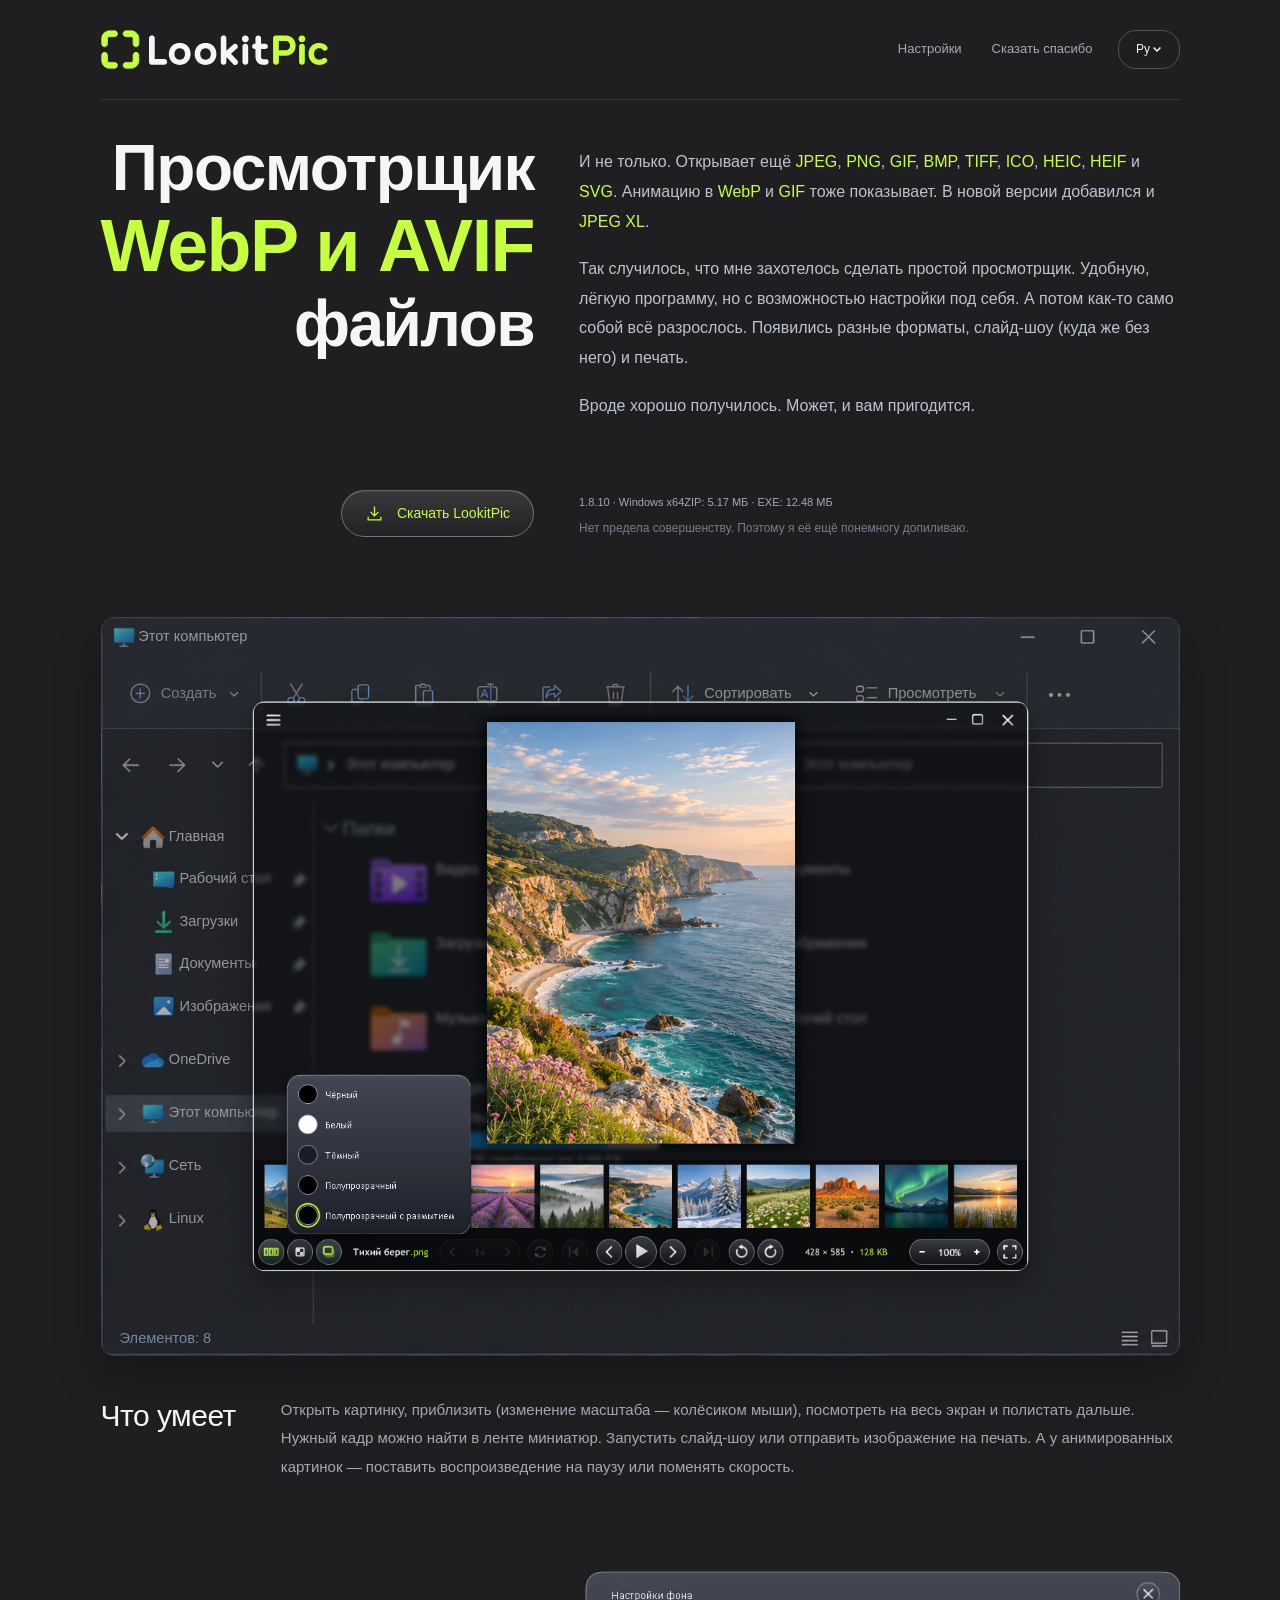
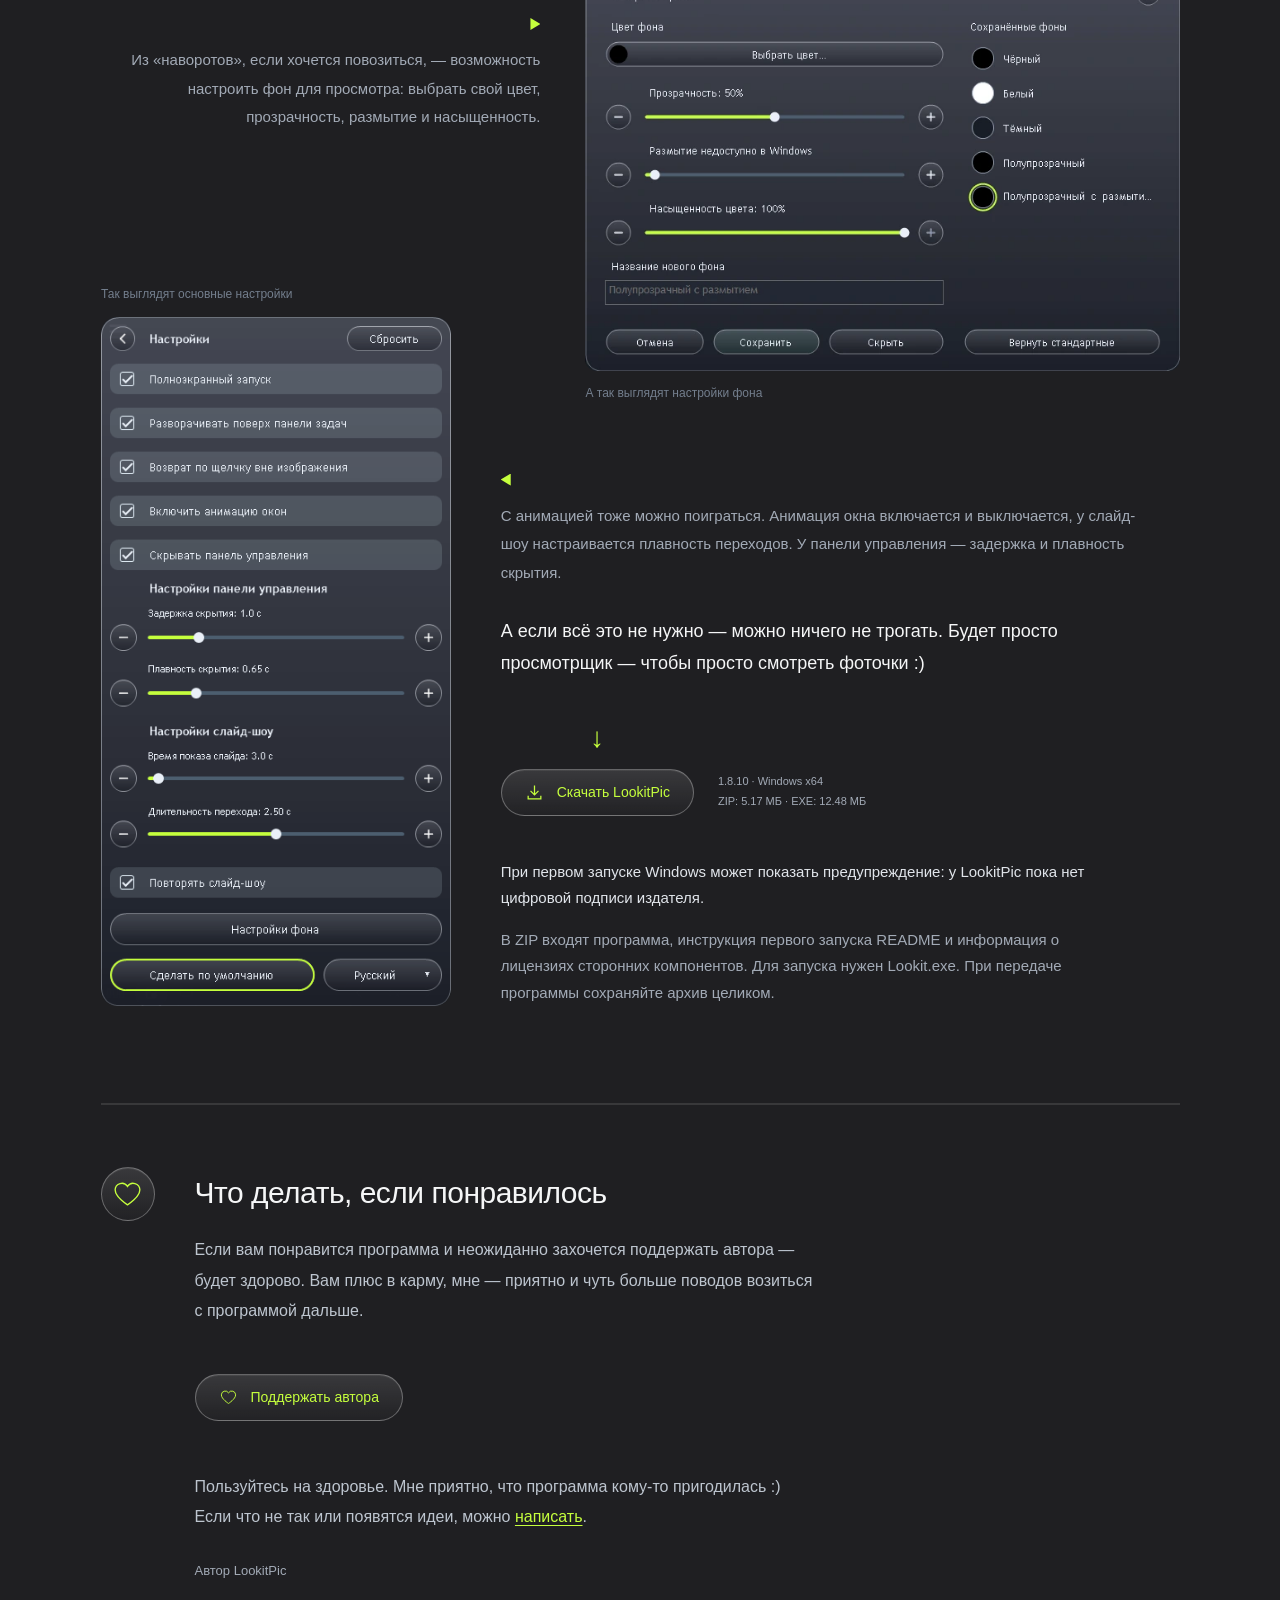
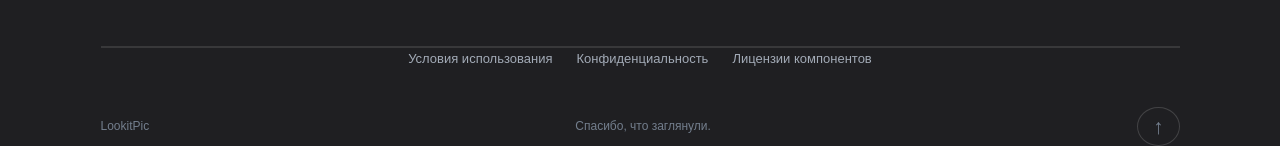
==== commit 67900e7c: "Update LookitPic 1.8.10 language controls" ====
--- a/index.html
+++ b/index.html
@@ -5,7 +5,7 @@
   <title>LookitPic — бесплатный просмотрщик WebP и AVIF для Windows</title>
   <meta name="description" content="Бесплатный просмотрщик изображений для Windows x64: WebP, AVIF, HEIC, JPEG XL и другие форматы. Анимация, слайд-шоу и печать. Работает без установки.">
   <meta name="theme-color" content="#1f1f22"><link rel="icon" href="/assets/brand/lookitpic.ico?v=137">
-  <link rel="stylesheet" href="/style.css?v=135-language-outline"><script src="/config.js?v=136" defer></script><script src="/locales.js?v=1810" defer></script><script src="/app.js?v=1810" defer></script>
+  <link rel="stylesheet" href="/style.css?v=1810-language"><script src="/config.js?v=136" defer></script><script src="/locales.js?v=1810" defer></script><script src="/app.js?v=1810-language" defer></script>
 
 <link rel="canonical" href="https://lookitpic.com/">
 <link rel="alternate" hreflang="ru" href="https://lookitpic.com/">
@@ -48,7 +48,7 @@
 <a class="skip" href="#main" data-i18n="skip">К содержимому</a>
 <header class="header wrap">
   <a class="brand" href="#main"><img src="/assets/brand/wordmark.svg?v=137" width="228" height="39" alt="LookitPic"></a>
-  <nav aria-label="Навигация"><a href="#personal" data-i18n="navSettings">Настройки</a><a href="#thanks" data-i18n="navThanks">Сказать спасибо</a></nav><label class="language-control"><span class="language-label">Language</span><select id="language" aria-label="Язык / Language"><option value="ru" selected>Русский</option><option value="en">English</option><option value="de">Deutsch</option><option value="fr">Français</option></select></label>
+  <nav aria-label="Навигация"><a href="#personal" data-i18n="navSettings">Настройки</a><a href="#thanks" data-i18n="navThanks">Сказать спасибо</a></nav><details class="language-control" id="language"><summary aria-label="Язык — Русский">Ру</summary><div class="language-options"><a href="/ru/" lang="ru" hreflang="ru" aria-current="page">Русский</a><a href="/en/" lang="en" hreflang="en">English</a><a href="/de/" lang="de" hreflang="de">Deutsch</a><a href="/fr/" lang="fr" hreflang="fr">Français</a></div></details>
 </header>
 <main class="wrap" id="main">
   <section class="hello">
@@ -144,7 +144,7 @@
   </section>
 
 </main>
-<footer class="footer wrap"><nav class="legal-links" aria-label="Документы"><a href="#terms" class="legal-link" data-i18n="termsTitle">Условия использования</a><a href="#privacy" class="legal-link" data-i18n="privacyTitle">Конфиденциальность</a><a href="#licences" class="legal-link" data-i18n="licencesTitle">Лицензии компонентов</a></nav><span>LookitPic</span><p data-i18n="footer">Спасибо, что заглянули.</p><a href="#main" aria-label="Вернуться к началу">↑</a></footer><nav class="language-links wrap" aria-label="Language"><a href="/ru/" lang="ru" hreflang="ru" aria-current="page">Русский</a><a href="/en/" lang="en" hreflang="en">English</a><a href="/de/" lang="de" hreflang="de">Deutsch</a><a href="/fr/" lang="fr" hreflang="fr">Français</a></nav>
+<footer class="footer wrap"><nav class="legal-links" aria-label="Документы"><a href="#terms" class="legal-link" data-i18n="termsTitle">Условия использования</a><a href="#privacy" class="legal-link" data-i18n="privacyTitle">Конфиденциальность</a><a href="#licences" class="legal-link" data-i18n="licencesTitle">Лицензии компонентов</a></nav><span>LookitPic</span><p data-i18n="footer">Спасибо, что заглянули.</p><a href="#main" aria-label="Вернуться к началу">↑</a></footer>
 <dialog id="feedback" class="feedback-dialog" aria-label="Обратная связь">
   <button type="button" class="feedback-close" id="feedback-close" aria-label="Закрыть"><svg width="14" height="14" viewbox="0 0 16 16" fill="none" stroke="currentColor" stroke-width="1.5" aria-hidden="true"><path d="M3 3l10 10M13 3L3 13"/></svg></button>
   
--- a/style.css
+++ b/style.css
@@ -10,7 +10,7 @@
 @media(max-width:600px){.promo-desktop{aspect-ratio:1.2;border-radius:8px}.promo-window{left:14%;right:3%;top:23%;bottom:8%;grid-template-rows:minmax(0,1fr) 7cqw 5cqw}.promo-picture{max-width:55%;width:auto}.explorer-folders{top:28%;gap:10cqw 4cqw}.promo-options{gap:8px}.promo-options .background-choice{font-size:11px;min-height:40px}.promo-options .background-options{gap:4px}.promo-filename{font-size:1.2cqw}.promo-titlebar{font-size:2.5cqw}}
 @media(prefers-reduced-motion:reduce){html{scroll-behavior:auto}*,*:before,*:after{transition:none!important;animation:none!important}}
 .download-row{margin-top:48px}
-.header{gap:25px}.header nav{margin-left:auto}.language-control{display:flex;align-items:center;gap:8px;font-size:12px;color:var(--muted)}.language-label{position:absolute;width:1px;height:1px;overflow:hidden;clip-path:inset(50%)}#language{font:inherit;color:var(--text);background:#252c36;border:1px solid #ffffff38;border-radius:18px;padding:8px 12px;cursor:pointer}#language:focus-visible{outline:2px solid var(--accent);outline-offset:3px}
+.header{gap:25px}.header nav{margin-left:auto}.language-control{position:relative;font-size:12px;color:var(--muted)}
 .promo-desktop{aspect-ratio:1.32}.native-viewer{position:absolute;left:21%;top:20%;width:75%;aspect-ratio:1079/791;border-radius:1.15cqw;box-shadow:0 .7cqw 2.3cqw #0005;isolation:isolate}#viewer-shot{display:block;width:100%;height:100%;border-radius:inherit;user-select:none}.native-picker{position:absolute;left:4.4486%;bottom:6.4475%;width:23.7257%;aspect-ratio:256/222;border-radius:.9cqw;overflow:hidden;box-shadow:0 .4cqw 1.2cqw #0005}#picker-shot{display:block;width:100%;height:auto}.capture-hit{position:absolute;padding:0;margin:0;background:transparent;border:0;border-radius:6px;cursor:pointer;color:transparent;touch-action:manipulation}.capture-hit:hover{background:#ffffff12}.capture-hit:focus-visible{outline:2px solid var(--accent);outline-offset:-2px}.picker-hit{left:2%;width:96%;height:18.9189%}.picker-hit:nth-of-type(1){top:2.7027%}.picker-hit:nth-of-type(2){top:21.6216%}.picker-hit:nth-of-type(3){top:40.5405%}.picker-hit:nth-of-type(4){top:59.4595%}.picker-hit:nth-of-type(5){top:78.3784%}.toolbar-hit{top:94.311%;width:3.3364%;height:4.5512%;border-radius:50%}#toggle-thumbnails{left:.7414%}#toggle-shadow{left:8.1557%}.demo-hint{color:var(--muted);font-size:13px;line-height:1.7;margin:20px 0 0;max-width:800px}.demo-status{position:absolute;width:1px;height:1px;overflow:hidden;clip-path:inset(50%)}
 .about{display:block}.about-intro{max-width:720px;margin-bottom:40px}.about-intro p+p{margin-top:18px}.settings-row{display:grid;grid-template-columns:minmax(0,.85fr) minmax(0,1.15fr);gap:45px;align-items:center;margin-top:35px}.settings-capture{margin:0;min-width:0}.settings-capture img{display:block;width:100%;height:auto;border-radius:12px}.settings-capture figcaption{font-size:12px;color:var(--dim);margin-top:12px}.animation-row{margin-top:55px}.animation-row .settings-capture{width:min(100%,390px);justify-self:center}.about .no-pressure{margin-top:28px;color:var(--text)}
 @media(max-width:760px){.header{gap:12px;flex-wrap:wrap;height:auto;min-height:90px;padding-block:18px}.header nav{gap:14px}.language-control{font-size:11px}.download-row{margin-top:40px}.settings-row{grid-template-columns:1fr;gap:22px;margin-top:32px}.animation-row .settings-capture{justify-self:start}.settings-capture{max-width:650px}.promo-desktop{aspect-ratio:1.32}.native-viewer{left:15%;width:82%;top:17%}.demo-hint{font-size:12px}}
@@ -146,7 +146,7 @@
 .explorer-label.heading,.explorer-label.status{color:#a8c1df}
 
 /* LookitPic identity, supplied brand board 2026-11-15. */
-.brand{gap:10px}.brand-name{font-family:"Arial Rounded MT Bold","Trebuchet MS",sans-serif;font-weight:800;font-size:28px;letter-spacing:-1px;color:#f5f6f7}.brand-pic{color:#c5ff3d}.brand img{width:38px;height:38px}#language{background:#3a3a3a}@media(max-width:760px){.brand-name{font-size:24px}.brand img{width:32px;height:32px}}
+.brand{gap:10px}.brand-name{font-family:"Arial Rounded MT Bold","Trebuchet MS",sans-serif;font-weight:800;font-size:28px;letter-spacing:-1px;color:#f5f6f7}.brand-pic{color:#c5ff3d}.brand img{width:38px;height:38px}@media(max-width:760px){.brand-name{font-size:24px}.brand img{width:32px;height:32px}}
 
 .thanks #donate-link{display:flex;width:fit-content;max-width:100%;margin:47px 0 51px}#donate-link[aria-disabled="true"]{cursor:default}
 
@@ -235,9 +235,8 @@
   .hero-download .file-note{grid-column:1;grid-row:2}
   .hero-download .version-note{grid-column:1;grid-row:3}
 }
-/* Crawlable language links also work with JavaScript disabled. */
-.language-links{display:flex;justify-content:center;gap:22px;flex-wrap:wrap;padding:4px 0 26px;font-size:12px;color:#999}
-.language-links a{color:inherit;text-decoration:none}.language-links a:hover,.language-links a[aria-current="page"]{color:#c9d97b}
+
+
 
 #donate-link[hidden]{display:none!important}
 
@@ -251,6 +250,20 @@
 /* First-launch notice: brighter text, unchanged layout. */
 .about .download-notes .windows-note{color:#e1e5eb}
 
-/* Header language control: outline only; keep the popup readable. */
-#language{background:transparent}
-#language option{background:#1f1f22;color:#f5f6f7}
+.language-control summary{
+  box-sizing:border-box; display:flex; align-items:center; justify-content:center; gap:3px;
+  min-width:calc(3.25rem + 10px); padding:8px; border:1px solid #ffffff38; border-radius:18px;
+  color:var(--text); cursor:pointer; list-style:none;
+}
+.language-control summary::-webkit-details-marker{display:none}
+.language-control summary::after{
+  content:""; width:8px; height:5px; flex:none; background:currentColor;
+  clip-path:polygon(0 22%,14% 0,50% 58%,86% 0,100% 22%,50% 100%);
+}
+.language-control summary:focus-visible,.language-options a:focus-visible{outline:2px solid var(--accent);outline-offset:2px}
+.language-options{
+  position:absolute; z-index:10; top:calc(100% + 4px); right:0; width:max-content;
+  padding:4px; border:1px solid #ffffff38; border-radius:10px; background:#1f1f22;
+}
+.language-options a{display:block; padding:6px 12px; color:var(--text); text-decoration:none}
+.language-options a:hover,.language-options a[aria-current="page"]{color:var(--accent)}
